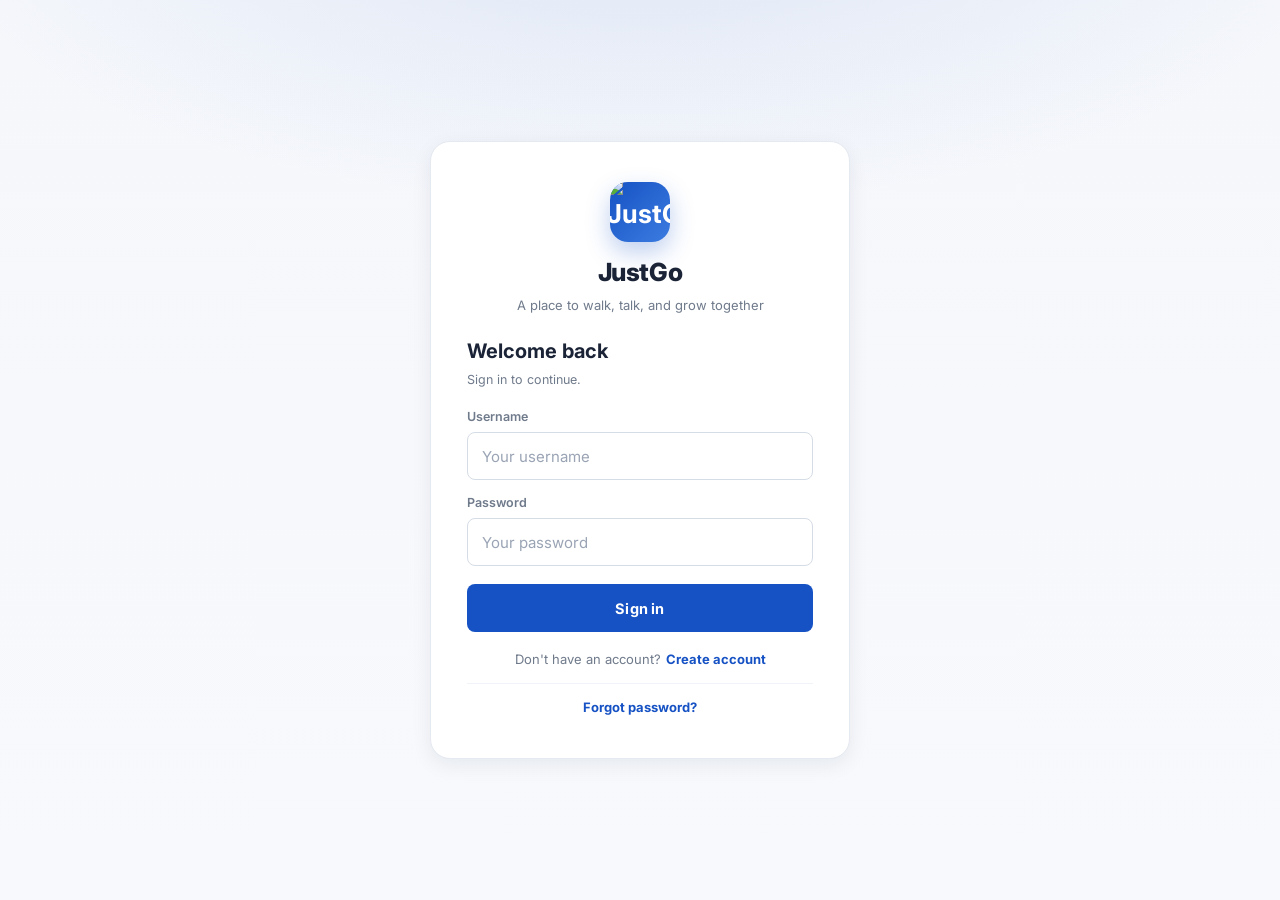
==== index.html @ 93f2d8b2 "Add files via upload" ====
<!DOCTYPE html>
<html lang="en" data-theme="light">
<head>
  <meta charset="UTF-8">
  <meta name="viewport" content="width=device-width, initial-scale=1.0, maximum-scale=5.0, viewport-fit=cover">
  <link rel="stylesheet" href="library/bubble.css?v=3">
  <title>JustGo</title>
  <meta name="description" content="JustGo — a private messaging platform for college students. Chat, share files, and send money with classmates.">

  <meta name="theme-color" content="#1652c4" media="(prefers-color-scheme: light)">
  <meta name="theme-color" content="#0b1018" media="(prefers-color-scheme: dark)">
  <meta name="color-scheme" content="light dark">

  <meta name="apple-mobile-web-app-capable" content="yes">
  <meta name="apple-mobile-web-app-status-bar-style" content="default">
  <meta name="apple-mobile-web-app-title" content="JustGo">
  <meta name="format-detection" content="telephone=no">

  <meta property="og:type" content="website">
  <meta property="og:title" content="JustGo">
  <meta property="og:description" content="A private messaging platform for college students.">
  <meta property="og:image" content="https://justgo.42web.io/icon-512.png">
  <meta property="og:url" content="https://justgo.42web.io/">
  <meta property="og:site_name" content="JustGo">
  <meta name="twitter:card" content="summary_large_image">
  <meta name="twitter:title" content="JustGo">
  <meta name="twitter:description" content="A private messaging platform for college students.">
  <meta name="twitter:image" content="https://justgo.42web.io/icon-512.png">

  <link rel="icon" type="image/png" sizes="512x512" href="https://justgo.42web.io/icon-512.png">
  <link rel="apple-touch-icon" href="https://justgo.42web.io/icon-512.png">

  <link rel="preconnect" href="https://fonts.googleapis.com" crossorigin>
  <link rel="preconnect" href="https://fonts.gstatic.com" crossorigin>
  <link rel="preconnect" href="https://hvuhdnljbkdwzxlquvfp.supabase.co" crossorigin>
  <link rel="dns-prefetch" href="https://cdn.jsdelivr.net">
  <link rel="dns-prefetch" href="https://cdnjs.cloudflare.com">
  <link rel="dns-prefetch" href="https://static.wikitide.net">
  <link rel="dns-prefetch" href="https://theogo.miraheze.org">

  <link rel="preload" as="script" href="https://cdn.jsdelivr.net/npm/@supabase/supabase-js@2" crossorigin>

  <link rel="preconnect" href="https://fonts.googleapis.com">
  <link rel="preconnect" href="https://fonts.gstatic.com" crossorigin>
  <link href="https://fonts.googleapis.com/css2?family=Inter:wght@400;500;600;700;800&display=swap" rel="stylesheet">

  <link rel="stylesheet" href="style.css?v=20261016">

  <style>
    html { background: #f5f7fb; }
    html[data-theme="dark"] { background: #0b1018; }
    body { margin: 0; font-family: Inter, -apple-system, BlinkMacSystemFont, "Segoe UI", Roboto, Arial, sans-serif; }
    #authScreen, #appScreen { min-height: 100vh; }
    #boot-splash {
      position: fixed; inset: 0; z-index: 9998;
      display: flex; flex-direction: column; align-items: center; justify-content: center;
      gap: 24px;
      background: #f5f7fb;
      transition: opacity .28s ease, visibility .28s ease;
      padding: 24px;
    }
    html[data-theme="dark"] #boot-splash { background: #0b1018; }
    #boot-splash.hidden { opacity: 0; visibility: hidden; pointer-events: none; }
    #boot-splash .bs-mark {
      width: 84px; height: 84px; border-radius: 24px;
      overflow: hidden;
      background: linear-gradient(135deg, #1652c4, #3b7ce0);
      display: flex; align-items: center; justify-content: center;
      box-shadow: 0 16px 44px rgba(22,82,196,.32);
      animation: bsPulse 1.6s ease-in-out infinite;
    }
    #boot-splash .bs-mark img { width: 100%; height: 100%; object-fit: cover; display: block; }
    #boot-splash .bs-title {
      font-size: 22px; font-weight: 800; letter-spacing: -0.4px; color: #1b2437;
      margin: 0;
    }
    html[data-theme="dark"] #boot-splash .bs-title { color: #e8ecf3; }
    #boot-splash .bs-tip {
      max-width: 340px; text-align: center;
      font-size: 13px; line-height: 1.55; color: #6f7a8b;
      min-height: 42px;
      transition: opacity .25s ease;
      padding: 0 8px;
    }
    html[data-theme="dark"] #boot-splash .bs-tip { color: #97a4bb; }
    @keyframes bsPulse {
      0%,100% { transform: scale(1); opacity: 1; }
      50%     { transform: scale(.94); opacity: .82; }
    }

    /* =========================================================================
       JustGo Circle chip — animated header entry point
       ========================================================================= */
    .circle-chip {
      position: relative;
      display: inline-flex;
      align-items: center;
      height: 36px;
      padding: 0 10px;
      border-radius: 18px;
      background: linear-gradient(135deg, rgba(124,58,237,.14), rgba(22,82,196,.10));
      border: 1px solid transparent;
      color: #7c3aed;
      font-weight: 800;
      cursor: pointer;
      overflow: hidden;
      max-width: 44px;
      white-space: nowrap;
      flex-shrink: 0;
      transition: background .2s, border-color .2s, padding .2s, box-shadow .25s, max-width .25s;
      animation: circleChipSway 5s ease-in-out infinite;
    }
    @keyframes circleChipSway {
      0%, 100% { transform: translateY(0); }
      50%      { transform: translateY(-1px); }
    }
    .circle-chip:hover,
    .circle-chip:focus-visible,
    .sidebar-actions-wrap.circle-open .circle-chip {
      background: linear-gradient(135deg, #7c3aed, #1652c4);
      border-color: #7c3aed;
      color: #fff;
      max-width: 240px;
      padding-right: 12px;
      box-shadow: 0 6px 20px rgba(124,58,237,.35);
      outline: none;
      animation: none;
    }
    .circle-chip-icon {
      position: relative;
      display: inline-flex;
      align-items: center;
      justify-content: center;
      width: 22px;
      height: 22px;
      min-width: 22px;
      border-radius: 50%;
      background: rgba(124,58,237,.16);
      color: inherit;
      flex-shrink: 0;
      transition: background .2s, color .2s;
      animation: circleChipSpin 6s linear infinite;
    }
    @keyframes circleChipSpin {
      0%   { transform: rotate(0deg); }
      60%  { transform: rotate(0deg); }
      70%  { transform: rotate(15deg); }
      80%  { transform: rotate(-10deg); }
      90%  { transform: rotate(5deg); }
      100% { transform: rotate(0deg); }
    }
    .circle-chip:hover .circle-chip-icon,
    .sidebar-actions-wrap.circle-open .circle-chip-icon {
      background: rgba(255,255,255,.25);
      color: #fff;
      animation: none;
    }
    .circle-chip-ping {
      position: absolute;
      top: 0;
      right: 0;
      width: 8px;
      height: 8px;
      border-radius: 50%;
      background: #a855f7;
      box-shadow: 0 0 0 2px var(--bg-surface, #fff);
    }
    .circle-chip-ping::before {
      content: "";
      position: absolute;
      inset: -2px;
      border-radius: 50%;
      background: #a855f7;
      opacity: .55;
      animation: circleChipPing 2s cubic-bezier(0, .6, .6, 1) infinite;
    }
    @keyframes circleChipPing {
      0%   { transform: scale(1); opacity: .55; }
      100% { transform: scale(3); opacity: 0; }
    }
    .circle-chip-label {
      display: inline-flex;
      flex-direction: column;
      margin-left: 8px;
      line-height: 1.1;
      opacity: 0;
      transform: translateX(-4px);
      transition: opacity .18s .05s, transform .18s .05s;
      text-align: left;
    }
    .circle-chip:hover .circle-chip-label,
    .circle-chip:focus-visible .circle-chip-label,
    .sidebar-actions-wrap.circle-open .circle-chip-label {
      opacity: 1;
      transform: translateX(0);
    }
    .circle-chip-label strong {
      font-size: 12.5px;
      font-weight: 800;
      letter-spacing: -.2px;
      color: inherit;
    }
    .circle-chip-label .circle-chip-sub {
      font-size: 9.5px;
      font-weight: 700;
      opacity: .78;
      letter-spacing: .3px;
      text-transform: uppercase;
    }
    .circle-chip-badge {
      position: absolute;
      top: -6px;
      right: -6px;
      padding: 2px 6px;
      border-radius: 999px;
      background: linear-gradient(135deg, #f59e0b, #ea580c);
      color: #fff;
      font-size: 9px;
      font-weight: 800;
      letter-spacing: .3px;
      box-shadow: 0 2px 6px rgba(245,158,11,.5);
      animation: circleChipBadge 2.4s ease-in-out infinite;
      pointer-events: none;
    }
    @keyframes circleChipBadge {
      0%, 100% { transform: scale(1); }
      50%      { transform: scale(1.18); box-shadow: 0 3px 10px rgba(245,158,11,.7); }
    }
    @media (prefers-reduced-motion: reduce) {
      .circle-chip,
      .circle-chip-icon,
      .circle-chip-ping::before,
      .circle-chip-badge {
        animation: none !important;
      }
    }
    @media (max-width: 400px) {
      .circle-chip { max-width: 36px; padding: 0 7px; }
      .circle-chip:hover,
      .circle-chip:focus-visible {
        max-width: 160px;
        padding-right: 10px;
      }
      .circle-chip-label strong { font-size: 11.5px; }
      .circle-chip-label .circle-chip-sub { font-size: 8.5px; }
    }
    html[data-theme="dark"] .circle-chip {
      background: linear-gradient(135deg, rgba(124,58,237,.28), rgba(95,149,243,.16));
      color: #c4b5fd;
    }
    html[data-theme="dark"] .circle-chip-icon {
      background: rgba(124,58,237,.30);
    }
    html[data-theme="dark"] .circle-chip-ping {
      box-shadow: 0 0 0 2px var(--bg-surface, #131a27);
    }

    /* =========================================================================
       Vice City chip — replaces the old Library chip
       ========================================================================= */
    .vice-city-chip {
      position: relative;
      display: inline-flex;
      align-items: center;
      height: 36px;
      padding: 0 10px;
      border-radius: 18px;
      background: linear-gradient(135deg, rgba(236,72,153,.14), rgba(250,204,21,.12));
      border: 1px solid transparent;
      color: #db2777;
      font-weight: 800;
      cursor: pointer;
      overflow: hidden;
      max-width: 44px;
      white-space: nowrap;
      flex-shrink: 0;
      transition: background .2s, border-color .2s, padding .2s, box-shadow .25s, max-width .25s;
      animation: viceCitySway 5s ease-in-out infinite;
    }
    @keyframes viceCitySway {
      0%, 100% { transform: translateY(0); }
      50%      { transform: translateY(-1px); }
    }
    .vice-city-chip:hover,
    .vice-city-chip:focus-visible {
      background: linear-gradient(135deg, #ec4899, #f59e0b);
      border-color: #ec4899;
      color: #fff;
      max-width: 240px;
      padding-right: 12px;
      box-shadow: 0 6px 20px rgba(236,72,153,.35);
      outline: none;
      animation: none;
    }
    .vice-city-chip-icon {
      display: inline-flex;
      align-items: center;
      justify-content: center;
      width: 22px;
      height: 22px;
      min-width: 22px;
      border-radius: 6px;
      overflow: hidden;
      flex-shrink: 0;
      background: #fff;
    }
    .vice-city-chip-icon svg { width: 100%; height: 100%; display: block; }
    .vice-city-chip-label {
      display: inline-flex;
      flex-direction: column;
      margin-left: 8px;
      line-height: 1.1;
      opacity: 0;
      transform: translateX(-4px);
      transition: opacity .18s .05s, transform .18s .05s;
      text-align: left;
    }
    .vice-city-chip:hover .vice-city-chip-label,
    .vice-city-chip:focus-visible .vice-city-chip-label {
      opacity: 1;
      transform: translateX(0);
    }
    .vice-city-chip-label strong { font-size: 12.5px; font-weight: 800; letter-spacing: -.2px; color: inherit; }
    .vice-city-chip-label .vice-city-chip-sub { font-size: 9.5px; font-weight: 700; opacity: .78; letter-spacing: .3px; text-transform: uppercase; }
    @media (max-width: 400px) {
      .vice-city-chip { max-width: 36px; padding: 0 7px; }
      .vice-city-chip:hover, .vice-city-chip:focus-visible { max-width: 160px; padding-right: 10px; }
      .vice-city-chip-label strong { font-size: 11.5px; }
      .vice-city-chip-label .vice-city-chip-sub { font-size: 8.5px; }
    }
    @media (prefers-reduced-motion: reduce) {
      .vice-city-chip { animation: none !important; }
    }
  </style>
</head>

<body>

<!-- ============ SVG SPRITE ============ -->
<svg xmlns="http://www.w3.org/2000/svg" style="display:none" aria-hidden="true" focusable="false">
  <symbol id="i-user" viewBox="0 0 24 24" fill="none" stroke="currentColor" stroke-width="2" stroke-linecap="round" stroke-linejoin="round">
    <path d="M20 21v-2a4 4 0 0 0-4-4H8a4 4 0 0 0-4 4v2"></path><circle cx="12" cy="7" r="4"></circle>
  </symbol>
  <symbol id="i-book" viewBox="0 0 24 24" fill="none" stroke="currentColor" stroke-width="2" stroke-linecap="round" stroke-linejoin="round">
    <path d="M4 19.5A2.5 2.5 0 0 1 6.5 17H20"></path>
    <path d="M6.5 2H20v20H6.5A2.5 2.5 0 0 1 4 19.5v-15A2.5 2.5 0 0 1 6.5 2z"></path>
  </symbol>
  <symbol id="i-crown" viewBox="0 0 24 24" fill="none" stroke="currentColor" stroke-width="2" stroke-linecap="round" stroke-linejoin="round">
    <path d="M3 17l3-10 6 4 6-4 3 10z"></path>
    <circle cx="6" cy="20" r="1.5"></circle><circle cx="12" cy="20" r="1.5"></circle><circle cx="18" cy="20" r="1.5"></circle>
  </symbol>
  <symbol id="i-users" viewBox="0 0 24 24" fill="none" stroke="currentColor" stroke-width="2" stroke-linecap="round" stroke-linejoin="round">
    <path d="M17 21v-2a4 4 0 0 0-4-4H5a4 4 0 0 0-4 4v2"></path><circle cx="9" cy="7" r="4"></circle>
    <path d="M23 21v-2a4 4 0 0 0-3-3.87"></path><path d="M16 3.13a4 4 0 0 1 0 7.75"></path>
  </symbol>
  <symbol id="i-check" viewBox="0 0 24 24" fill="none" stroke="currentColor" stroke-width="2" stroke-linecap="round" stroke-linejoin="round">
    <polyline points="20 6 9 17 4 12"></polyline>
  </symbol>
  <symbol id="i-grid" viewBox="0 0 24 24" fill="none" stroke="currentColor" stroke-width="2" stroke-linecap="round" stroke-linejoin="round">
    <rect x="3" y="3" width="7" height="7" rx="1"></rect><rect x="14" y="3" width="7" height="7" rx="1"></rect>
    <rect x="14" y="14" width="7" height="7" rx="1"></rect><rect x="3" y="14" width="7" height="7" rx="1"></rect>
  </symbol>
  <symbol id="i-cog" viewBox="0 0 24 24" fill="none" stroke="currentColor" stroke-width="2" stroke-linecap="round" stroke-linejoin="round">
    <circle cx="12" cy="12" r="3"></circle>
    <path d="M19.4 15a1.65 1.65 0 0 0 .33 1.82l.06.06a2 2 0 1 1-2.83 2.83l-.06-.06a1.65 1.65 0 0 0-1.82-.33 1.65 1.65 0 0 0-1 1.51V21a2 2 0 0 1-4 0v-.09A1.65 1.65 0 0 0 9 19.4a1.65 1.65 0 0 0-1.82.33l-.06.06a2 2 0 1 1-2.83-2.83l.06-.06a1.65 1.65 0 0 0 .33-1.82 1.65 1.65 0 0 0-1.51-1H3a2 2 0 0 1 0-4h.09A1.65 1.65 0 0 0 4.6 9a1.65 1.65 0 0 0-.33-1.82l-.06-.06a2 2 0 1 1 2.83-2.83l.06.06a1.65 1.65 0 0 0 1.82.33H9a1.65 1.65 0 0 0 1-1.51V3a2 2 0 0 1 4 0v.09a1.65 1.65 0 0 0 1 1.51 1.65 1.65 0 0 0 1.82-.33l.06-.06a2 2 0 1 1 2.83 2.83l-.06.06a1.65 1.65 0 0 0-.33 1.82V9a1.65 1.65 0 0 0 1.51 1H21a2 2 0 0 1 0 4h-.09a1.65 1.65 0 0 0-1.51 1z"></path>
  </symbol>
  <symbol id="i-logout" viewBox="0 0 24 24" fill="none" stroke="currentColor" stroke-width="2" stroke-linecap="round" stroke-linejoin="round">
    <path d="M9 21H5a2 2 0 0 1-2-2V5a2 2 0 0 1 2-2h4"></path>
    <polyline points="16 17 21 12 16 7"></polyline><line x1="21" y1="12" x2="9" y2="12"></line>
  </symbol>
  <symbol id="i-chats" viewBox="0 0 24 24" fill="none" stroke="currentColor" stroke-width="2" stroke-linecap="round" stroke-linejoin="round">
    <path d="M21 15a2 2 0 0 1-2 2H7l-4 4V5a2 2 0 0 1 2-2h14a2 2 0 0 1 2 2z"></path>
  </symbol>
  <symbol id="i-wallet" viewBox="0 0 24 24" fill="none" stroke="currentColor" stroke-width="2" stroke-linecap="round" stroke-linejoin="round">
    <path d="M21 12V7H5a2 2 0 0 1 0-4h14v4"/><path d="M3 5v14a2 2 0 0 0 2 2h16v-5"/><path d="M18 12a2 2 0 0 0 0 4h4v-4z"/>
  </symbol>
</svg>

<!-- ============ BOOT SPLASH ============ -->
<div id="boot-splash" aria-hidden="true">
  <div class="bs-mark"><img src="https://justgo.42web.io/icon-512.png" alt="JustGo"></div>
  <h1 class="bs-title">JustGo</h1>
  <p class="bs-tip" id="bootTip">Tip: press ⌘K to search across every chat.</p>
</div>

<!-- ============ FATAL ERROR ============ -->
<div id="fatalError"
     role="alert"
     style="display:none;position:fixed;top:0;left:0;right:0;z-index:9999;padding:12px 16px;background:#b91c1c;color:#fff;font-family:Inter,Arial,sans-serif;font-size:13px;">
  <strong>Something went wrong:</strong> <span id="fatalErrorText"></span>
</div>

<!-- ============ NOSCRIPT ============ -->
<noscript>
  <div style="position:fixed;inset:0;z-index:9999;display:flex;align-items:center;justify-content:center;background:#f5f7fb;padding:24px;text-align:center;font-family:Inter,Arial,sans-serif;">
    <div style="max-width:420px;">
      <div style="width:64px;height:64px;border-radius:18px;background:linear-gradient(135deg,#1652c4,#3b7ce0);margin:0 auto 20px;display:flex;align-items:center;justify-content:center;color:#fff;font-weight:800;font-size:26px;box-shadow:0 10px 28px rgba(22,82,196,.28);">J</div>
      <h1 style="margin:0 0 8px;font-size:20px;color:#1b2437;">JustGo needs JavaScript</h1>
      <p style="margin:0;color:#6f7a8b;font-size:14px;line-height:1.55;">Please enable JavaScript in your browser to use JustGo. It's required for chatting, sending files, and the wallet.</p>
    </div>
  </div>
</noscript>

<!-- ============ AUTH ============ -->
<section id="authScreen" class="auth-screen">
  <div class="auth-card">
    <div class="auth-brand">
      <div class="brand-mark">
        <img src="https://justgo.42web.io/icon-512.png" alt="JustGo logo" style="width:110%;height:110%;object-fit:contain;border-radius:inherit;display:block;">
      </div>
      <h1>JustGo</h1>
      <p>A place to walk, talk, and grow together</p>
    </div>

    <div id="loginSection">
      <div class="auth-heading">
        <h2>Welcome back</h2>
        <p>Sign in to continue.</p>
      </div>
      <form id="loginForm" novalidate>
        <div class="field">
          <label for="loginUsername">Username</label>
          <input id="loginUsername" type="text" placeholder="Your username"
                 autocomplete="username" autocapitalize="off" autocorrect="off" spellcheck="false"
                 inputmode="text" required>
        </div>
        <div class="field">
          <label for="loginPassword">Password</label>
          <input id="loginPassword" type="password" placeholder="Your password"
                 autocomplete="current-password" required>
        </div>
        <button id="loginBtn" class="auth-submit" type="submit">Sign in</button>
      </form>
      <div id="loginMessage" class="auth-message hidden"></div>
      <div class="auth-switch">
        <span>Don't have an account?</span>
        <button id="showSignupBtn" type="button" class="text-button">Create account</button>
      </div>
      <div class="auth-help-line">
        <button type="button" id="forgotPasswordBtn" class="link-button">Forgot password?</button>
      </div>
    </div>

    <div id="signupSection" class="hidden">
      <div class="auth-heading">
        <h2>Create your account</h2>
        <p>Fill your details so classmates can find you.</p>
      </div>
      <form id="signupForm" novalidate>
        <div class="field">
          <label for="signupUsername">Username</label>
          <input id="signupUsername" type="text" placeholder="e.g. username"
                 autocomplete="username" autocapitalize="off" autocorrect="off" spellcheck="false"
                 inputmode="text" required>
        </div>
        <div class="field">
          <label for="signupDisplayName">Display name</label>
          <input id="signupDisplayName" type="text" placeholder="Your full name"
                 autocomplete="name" required>
        </div>
        <div class="field">
          <label for="signupPassword">Password</label>
          <input id="signupPassword" type="password" placeholder="At least 6 characters"
                 autocomplete="new-password" required>
        </div>
        <div class="signup-warning">
          <div class="signup-warning-title">
            <svg viewBox="0 0 24 24" fill="none" stroke="currentColor" stroke-width="2" stroke-linecap="round" stroke-linejoin="round" width="16" height="16"><path d="M10.29 3.86L1.82 18a2 2 0 0 0 1.71 3h16.94a2 2 0 0 0 1.71-3L13.71 3.86a2 2 0 0 0-3.42 0z"></path><line x1="12" y1="9" x2="12" y2="13"></line><line x1="12" y1="17" x2="12.01" y2="17"></line></svg>
            <strong>Important: no password recovery</strong>
          </div>
          <p>JustGo does not store passwords in a readable form and does not collect any email or phone number. <strong>If you forget your password, there is no way to recover this account.</strong> Please choose a password you will remember.</p>
          <label class="signup-warning-check">
            <input type="checkbox" id="signupAcknowledge">
            <span>I understand. If I forget my password, my account is gone forever.</span>
          </label>
        </div>
        <button id="signupBtn" class="auth-submit" type="submit" disabled>Create account</button>
      </form>
      <div id="signupMessage" class="auth-message hidden"></div>
      <div class="auth-switch">
        <span>Already have an account?</span>
        <button id="showLoginBtn" type="button" class="text-button">Sign in</button>
      </div>
    </div>
  </div>
</section>

<!-- ============ APP ============ -->
<section id="appScreen" class="app-screen hidden">
  <aside class="sidebar">
    <header class="sidebar-header">
      <div class="sidebar-brand">
        <button id="openProfileBtn" class="avatar-btn" type="button" title="Your profile" aria-label="Your profile">
          <div id="myAvatar" class="avatar-small">J</div>
        </button>
        <div class="sidebar-user">
          <strong id="currentDisplayName">JustGo</strong>
          <button id="currentUsernameBtn" type="button" class="sidebar-user-link" title="View your profile">
            <span id="currentUsername">@username</span>
          </button>
        </div>
      </div>

      <div id="sidebarActionsWrap" class="sidebar-actions-wrap">
        <button id="viceCityChip" class="vice-city-chip" type="button" title="Vice City" aria-label="Open Vice City">
          <span class="vice-city-chip-icon">
            <svg xmlns="http://www.w3.org/2000/svg" viewBox="0 0 192.756 192.756" aria-hidden="true" focusable="false">
              <path fill="#fff" d="M0 0h192.756v192.756H0V0z"/>
              <path d="M149.805 130.058l.256-2.62c.127-3.067.191-5.177.127-6.454-.062-3.196-1.15-5.178-3.322-5.88-1.471-.448-2.875-.192-4.219.83-.701.575-1.469 1.406-2.299 2.557l-.449.64c-.318-1.534-1.086-2.748-2.301-3.707-1.725-1.342-4.281-1.789-7.668-1.342l1.15-5.752.191-1.342c0-.959-.318-1.79-.83-2.557-.639-.703-1.344-1.15-2.238-1.406-1.021-.256-2.045-.063-2.939.447-.957.575-1.533 1.343-1.789 2.365l-1.021 3.131a308.848 308.848 0 0 1-2.877 7.861c-1.598.574-3.195 1.214-4.793 1.853l-2.045.959c-1.023.447-1.662 1.15-2.045 2.173a4.221 4.221 0 0 0 .062 3.068c.258.51.641.958 1.088 1.342-.83-.064-1.598.063-2.492.447a4.03 4.03 0 0 0 .574-2.109v-.384c-.127-1.086-.574-1.98-1.406-2.684-.83-.703-1.789-.959-2.875-.895-1.215.063-2.621.574-4.219 1.342-2.875 1.47-5.56 3.835-7.86 7.094-.256.319-.575.64-.767 1.022a12.202 12.202 0 0 0-1.15 2.237c-.639 1.405-1.086 2.748-1.342 4.09-.703 3.387-.127 5.943 1.662 7.604.639.576 1.47.959 2.3 1.215 1.342.384 2.749.256 4.282-.319 1.598-.64 3.516-1.917 5.623-3.771l3.195-2.812c.447 2.365 1.535 3.835 3.324 4.41 1.916.575 3.643-.064 5.367-1.854 1.088-1.15 2.43-3.132 3.963-6.008.385 2.685 1.533 4.41 3.516 5.113 2.811 1.149 5.559-.447 8.307-4.729.449.575 1.088.958 1.727 1.15 1.598.639 3.131.319 4.537-.831 1.088-.831 2.365-2.364 3.707-4.537l-.83 9.777c-9.715 1.598-21.346 4.027-34.703 7.286a1019.9 1019.9 0 0 0-34.191 9.074c-1.853.512-3.706 1.023-5.56 1.599l-12.974 3.771-5.049 1.533c-1.022.32-1.854.959-2.365 1.918-.447 1.022-.575 1.98-.255 3.067.383 1.022 1.022 1.854 1.981 2.301.958.511 1.981.639 3.003.319l5.113-1.533c4.282-1.278 8.691-2.621 13.292-3.899 12.015-3.451 23.199-6.454 33.681-9.075a252.317 252.317 0 0 1 6.646-1.597c11.439-2.748 21.729-4.922 30.611-6.52-.256 2.94-.512 5.624-.83 8.116-.768 7.158-1.406 12.719-1.982 16.745-.574.383-1.021.83-1.342 1.405s-.512 1.215-.512 1.917v.192c.064 1.086.129 1.981.256 2.684.256 1.662.895 2.876 2.045 3.516.703.383 1.406.639 2.109.639s1.342-.191 1.918-.512c1.021-.511 1.725-1.405 2.172-2.684l.512-1.854.83-5.24c.576-3.962 1.215-9.331 1.918-16.104l.064-.704.959-9.33 3.514-.384c7.094-.831 12.463-.959 16.232-.447 2.045.32 3.324.768 3.898 1.278v.384l-.127.895c0 .959.256 1.789.83 2.556.576.704 1.342 1.215 2.238 1.407 1.086.255 2.045.063 3.002-.512.959-.575 1.535-1.343 1.791-2.429.383-1.661.318-3.132-.064-4.474-.383-1.405-1.15-2.62-2.236-3.643-1.791-1.662-4.475-2.812-8.117-3.323-4.793-.703-11.504-.512-20.195.512l.705-9.584zm-85.573 10.609c-.32.895-.448 1.789-.511 2.684-1.79 1.471-3.323 2.492-4.601 3.195.511-1.598 1.406-3.259 2.62-4.921.958-.063 1.661-.447 2.492-.958zm-27.033-.831l10.864-20.004c.511-.958 1.342-1.598 2.365-1.917 1.022-.383 2.045-.256 3.003.256.959.511 1.598 1.342 1.917 2.364.32 1.087.256 2.109-.255 3.068l-6.966 12.909c2.492-.703 5.049.383 5.432 3.067a36.952 36.952 0 0 1 2.492-3.644c1.022-1.342 2.301-2.812 3.771-3.706a4.776 4.776 0 0 1 2.62-.575c1.279.128 2.429.64 3.26 1.662v.063l.767 1.342.831-1.533c2.301-3.835 4.857-6.008 7.733-6.327 1.789-.256 3.898.384 5.176 1.79 1.086 1.149 1.662 2.556 1.726 4.345v.064c0 .831-.192 1.726-.448 2.62 1.022-.255 1.981-.128 2.876.447.639.384 1.086.895 1.47 1.47.32.575.511 1.278.511 1.981v.256a3.946 3.946 0 0 1-.575 1.726c-1.662 2.812-3.707 5.176-6.008 7.029-1.342 1.023-2.556 1.918-3.771 2.429-3.771 1.917-6.902 1.981-9.267.192-2.812 1.917-5.176 3.195-7.222 3.771-2.045.575-3.834.447-5.304-.256-1.726-.831-2.876-2.237-3.388-4.282-.256 1.278-.383 2.173-.383 2.685v.128l.127 1.086c0 .768-.191 1.47-.639 2.173-.447.703-1.086 1.15-1.853 1.47-.958.447-1.981.447-3.003 0-1.023-.383-1.726-1.15-2.173-2.173-.383-.895-.511-2.045-.383-3.45.127-1.727.576-4.091 1.406-7.095l.576-2.045c-4.41 8.245-7.094 13.102-8.117 14.763-1.917 3.132-4.026 4.41-6.391 3.898-1.022-.255-1.853-.767-2.492-1.598-.64-.767-1.023-1.726-1.151-2.939l-2.492-12.462c-.255-1.087-.064-2.109.575-3.004.575-.896 1.406-1.47 2.492-1.726 1.086-.191 2.109 0 3.004.639.895.575 1.469 1.406 1.726 2.493l.958 4.921 4.603-8.371zm67.613-9.778l-2.428 2.045-3.131 2.812c1.086-1.918 2.428-3.579 4.217-4.857.32-.256.641-.447.959-.639.639-.32 1.342-.703 2.109-.895l-1.726 1.534zm26.012-2.11l-2.748-.127c.127-1.471.32-3.26.576-5.433a18.116 18.116 0 0 1 3.193-.511 210.6 210.6 0 0 0-1.021 6.071zm-15.849-.766l-.32.64-.701-.64h1.021z" fill="#0f0f0f"/>
            </svg>
          </span>
          <span class="vice-city-chip-label">
            <strong>Vice City</strong>
            <span class="vice-city-chip-sub">Enter the city</span>
          </span>
        </button>

        <button id="circleChip" class="circle-chip" type="button" title="JustGo Circle — Discuss, Ask, Grow" aria-label="Open JustGo Circle">
          <span class="circle-chip-icon">
            <svg viewBox="0 0 24 24" width="16" height="16" fill="none" stroke="currentColor" stroke-width="2.2" stroke-linecap="round" stroke-linejoin="round" aria-hidden="true">
              <circle cx="12" cy="12" r="10"/>
              <path d="M8 12a4 4 0 0 1 8 0"/>
              <path d="M8 14h.01M16 14h.01"/>
            </svg>
            <span class="circle-chip-ping"></span>
          </span>
          <span class="circle-chip-label">
            <strong>Circle</strong>
            <span class="circle-chip-sub">Discuss · Ask</span>
          </span>
          <span class="circle-chip-badge">NEW</span>
        </button>

        <button id="walletChip" class="wallet-chip" type="button" title="JustGo Wallet" aria-label="Open wallet">
          <span class="wallet-chip-icon">₹</span>
          <span class="wallet-chip-label">
            <strong id="walletChipBalance">₹0.00</strong>
          </span>
          <span id="walletChipBadge" class="wallet-chip-badge hidden"></span>
        </button>

        <button id="sidebarMenuBtn" class="icon-btn sidebar-menu-btn" type="button" title="More" aria-label="More" aria-haspopup="menu" aria-expanded="false">
          <svg viewBox="0 0 24 24" fill="none" stroke="currentColor" stroke-width="2.2" stroke-linecap="round" stroke-linejoin="round">
            <circle cx="12" cy="5" r="1.6"></circle>
            <circle cx="12" cy="12" r="1.6"></circle>
            <circle cx="12" cy="19" r="1.6"></circle>
          </svg>
        </button>

        <div class="sidebar-actions legacy-actions" id="sidebarActions" aria-hidden="true">
          <button id="newGroupBtn" class="icon-btn" type="button" tabindex="-1"></button>
          <button id="appsBtn" class="icon-btn" type="button" tabindex="-1"></button>
          <button id="markAllReadBtn" class="icon-btn" type="button" tabindex="-1"></button>
          <button id="logoutBtn" class="icon-btn" type="button" tabindex="-1"></button>
        </div>
      </div>

      <div id="sidebarMenu" class="sidebar-menu hidden" role="menu" aria-hidden="true">
        <button type="button" data-menu="profile" role="menuitem">
          <span class="sm-ic"><svg><use href="#i-user"></use></svg></span>
          <span class="sm-txt"><strong>My profile</strong><span>Photo, bio, links</span></span>
        </button>
        <button type="button" data-menu="library" role="menuitem">
          <span class="sm-ic"><svg><use href="#i-book"></use></svg></span>
          <span class="sm-txt"><strong>My Library</strong><span>Books, folders &amp; offline reads</span></span>
        </button>
        <button type="button" data-menu="premium" role="menuitem">
          <span class="sm-ic"><svg><use href="#i-crown"></use></svg></span>
          <span class="sm-txt"><strong>Go Premium</strong><span>Unlock all features 👑</span></span>
        </button>
        <button type="button" data-menu="newgroup" role="menuitem">
          <span class="sm-ic"><svg><use href="#i-users"></use></svg></span>
          <span class="sm-txt"><strong>New group</strong><span>Start a group chat</span></span>
        </button>
        <button type="button" data-menu="markallread" role="menuitem">
          <span class="sm-ic"><svg><use href="#i-check"></use></svg></span>
          <span class="sm-txt"><strong>Mark all read</strong><span>Clear all unread badges</span></span>
        </button>
        <button type="button" data-menu="apps" role="menuitem">
          <span class="sm-ic"><svg><use href="#i-grid"></use></svg></span>
          <span class="sm-txt"><strong>Apps</strong><span>Open the apps hub</span></span>
        </button>
        <button type="button" data-menu="settings" role="menuitem">
          <span class="sm-ic"><svg><use href="#i-cog"></use></svg></span>
          <span class="sm-txt"><strong>Settings</strong><span>Theme, wallpaper &amp; more</span></span>
        </button>
        <div class="sm-divider"></div>
        <button type="button" data-menu="logout" class="sm-danger" role="menuitem">
          <span class="sm-ic"><svg><use href="#i-logout"></use></svg></span>
          <span class="sm-txt"><strong>Sign out</strong><span>Log out of JustGo</span></span>
        </button>
      </div>
    </header>

    <div class="search-area">
      <div class="search-box">
        <svg viewBox="0 0 24 24" fill="none" stroke="currentColor" stroke-width="2" stroke-linecap="round" stroke-linejoin="round"><circle cx="11" cy="11" r="8"></circle><line x1="21" y1="21" x2="16.65" y2="16.65"></line></svg>
        <input id="userSearch" type="text" placeholder="Search people, course, year" autocomplete="off" autocapitalize="off" autocorrect="off" spellcheck="false">
      </div>
      <div id="searchResults" class="search-results hidden"></div>
    </div>

    <div class="conversation-heading">Conversations</div>
    <div id="conversationList" class="conversation-list">
      <div class="empty-sidebar">No conversations yet.<br>Search someone or create a group.</div>
    </div>
  </aside>

  <main class="chat-area" id="chatArea">
    <div id="chatView" class="chat-view">
      <div class="expiry-banner" id="expiryBanner">
        <svg viewBox="0 0 24 24" fill="none" stroke="currentColor" stroke-width="2" stroke-linecap="round" stroke-linejoin="round"><circle cx="12" cy="12" r="10"></circle><polyline points="12 6 12 12 16 14"></polyline></svg>
        <span><strong>Files auto-delete after 24 hours.</strong> Premium users get 48 hours. Use files responsibly.</span>
        <button id="expiryBannerClose" type="button" aria-label="Dismiss">×</button>
      </div>

      <div id="emptyChat" class="empty-chat">
        <svg class="empty-chat-illustration" viewBox="0 0 220 180" fill="none" xmlns="http://www.w3.org/2000/svg" aria-hidden="true">
          <rect x="24" y="40" width="150" height="106" rx="18" fill="#eef3fc" stroke="#144097" stroke-width="2"/>
          <rect x="46" y="66" width="106" height="8" rx="4" fill="#144097" opacity=".35"/>
          <rect x="46" y="86" width="80" height="8" rx="4" fill="#144097" opacity=".25"/>
          <rect x="46" y="106" width="60" height="8" rx="4" fill="#144097" opacity=".18"/>
          <circle cx="176" cy="60" r="20" fill="#16a34a" opacity=".14"/>
          <circle cx="176" cy="60" r="8" fill="#16a34a"/>
          <circle cx="188" cy="120" r="14" fill="#f59e0b" opacity=".18"/>
          <circle cx="188" cy="120" r="6" fill="#f59e0b"/>
        </svg>
        <h2>Welcome to JustGo</h2>
        <p>Select a chat, or search for someone by name or course.</p>
        <p style="margin-top:14px; font-size:11.5px; color:#9aa2ae;">
          Tip: press <kbd style="padding:2px 6px;border:1px solid #d9dee7;border-radius:4px;background:#fff;font-family:inherit;">⌘K</kbd>
          to search across all chats.
        </p>
      </div>

      <div id="activeChat" class="active-chat hidden">
        <header class="chat-header">
          <button id="mobileBackBtn" class="mobile-back-btn" type="button" aria-label="Back">
            <svg viewBox="0 0 24 24" fill="none" stroke="currentColor" stroke-width="2.2" stroke-linecap="round" stroke-linejoin="round"><polyline points="15 18 9 12 15 6"></polyline></svg>
          </button>
          <div id="chatAvatar" class="avatar-small">U</div>
          <div class="chat-user-info">
            <strong id="chatName">User</strong>
            <span id="chatSub">@username</span>
          </div>
          <div class="chat-header-actions">
            <button id="chatSearchBtn" class="icon-btn" type="button" title="Search in chat">
              <svg viewBox="0 0 24 24" fill="none" stroke="currentColor" stroke-width="2" stroke-linecap="round" stroke-linejoin="round"><circle cx="11" cy="11" r="8"></circle><line x1="21" y1="21" x2="16.65" y2="16.65"></line></svg>
            </button>
            <button id="chatFilesBtn" class="icon-btn" type="button" title="Shared files">
              <svg viewBox="0 0 24 24" fill="none" stroke="currentColor" stroke-width="2" stroke-linecap="round" stroke-linejoin="round"><path d="M21.44 11.05l-9.19 9.19a6 6 0 0 1-8.49-8.49l9.19-9.19a4 4 0 0 1 5.66 5.66l-9.2 9.19a2 2 0 0 1-2.83-2.83l8.49-8.48"></path></svg>
            </button>
            <button id="chatGroupSettingsBtn" class="icon-btn hidden" type="button" title="Group settings">
              <svg viewBox="0 0 24 24" fill="none" stroke="currentColor" stroke-width="2" stroke-linecap="round" stroke-linejoin="round"><circle cx="12" cy="12" r="3"></circle><path d="M19.4 15a1.65 1.65 0 0 0 .33 1.82l.06.06a2 2 0 1 1-2.83 2.83l-.06-.06a1.65 1.65 0 0 0-1.82-.33 1.65 1.65 0 0 0-1 1.51V21a2 2 0 0 1-4 0v-.09A1.65 1.65 0 0 0 9 19.4a1.65 1.65 0 0 0-1.82.33l-.06.06a2 2 0 1 1-2.83-2.83l.06-.06a1.65 1.65 0 0 0 .33-1.82 1.65 1.65 0 0 0-1.51-1H3a2 2 0 0 1 0-4h.09A1.65 1.65 0 0 0 4.6 9a1.65 1.65 0 0 0-.33-1.82l-.06-.06a2 2 0 1 1 2.83-2.83l.06.06a1.65 1.65 0 0 0 1.82.33H9a1.65 1.65 0 0 0 1-1.51V3a2 2 0 0 1 4 0v.09a1.65 1.65 0 0 0 1 1.51 1.65 1.65 0 0 0 1.82-.33l.06-.06a2 2 0 1 1 2.83 2.83l-.06.06a1.65 1.65 0 0 0-.33 1.82V9a1.65 1.65 0 0 0 1.51 1H21a2 2 0 0 1 0 4h-.09a1.65 1.65 0 0 0-1.51 1z"></path></svg>
            </button>
            <button id="chatInfoBtn" class="icon-btn" type="button" title="Conversation info">
              <svg viewBox="0 0 24 24" fill="none" stroke="currentColor" stroke-width="2" stroke-linecap="round" stroke-linejoin="round"><circle cx="12" cy="12" r="10"></circle><line x1="12" y1="16" x2="12" y2="12"></line><line x1="12" y1="8" x2="12.01" y2="8"></line></svg>
            </button>
          </div>
        </header>

        <div id="announcementBanner" class="announcement-banner hidden">
          <span class="ab-ico">📢</span>
          <span>Announcements only — only admins can post</span>
        </div>

        <div id="chatSearchBar" class="chat-search-bar hidden">
          <input id="chatSearchInput" type="text" placeholder="Search in this chat..." autocomplete="off" autocapitalize="off" autocorrect="off" spellcheck="false">
          <button id="chatSearchClose" type="button" aria-label="Close search">
            <svg viewBox="0 0 24 24" fill="none" stroke="currentColor" stroke-width="2" stroke-linecap="round" stroke-linejoin="round"><line x1="18" y1="6" x2="6" y2="18"></line><line x1="6" y1="6" x2="18" y2="18"></line></svg>
          </button>
        </div>

        <div id="filesPanel" class="files-panel hidden">
          <div class="files-panel-head">
            <strong>Shared files</strong>
            <button id="filesClose" type="button" aria-label="Close files">
              <svg viewBox="0 0 24 24" fill="none" stroke="currentColor" stroke-width="2" stroke-linecap="round" stroke-linejoin="round"><line x1="18" y1="6" x2="6" y2="18"></line><line x1="6" y1="6" x2="18" y2="18"></line></svg>
            </button>
          </div>
          <div id="filesList" class="files-list"></div>
        </div>

        <div id="messages" class="messages"></div>
        <div id="typingIndicator" class="typing-indicator hidden"></div>
        <button id="jumpToLatestBtn" class="jump-to-latest hidden" type="button" aria-label="Jump to latest">
          <svg viewBox="0 0 24 24" fill="none" stroke="currentColor" stroke-width="2.4" stroke-linecap="round" stroke-linejoin="round"><line x1="12" y1="5" x2="12" y2="19"></line><polyline points="19 12 12 19 5 12"></polyline></svg>
          <span id="jumpCount"></span>
        </button>

        <div class="message-area">
          <div id="replyBar" class="reply-bar hidden">
            <div class="reply-bar-body">
              <div class="reply-bar-name"></div>
              <div class="reply-bar-text"></div>
            </div>
            <button id="replyCancel" type="button" aria-label="Cancel reply">
              <svg viewBox="0 0 24 24" fill="none" stroke="currentColor" stroke-width="2" stroke-linecap="round" stroke-linejoin="round"><line x1="18" y1="6" x2="6" y2="18"></line><line x1="6" y1="6" x2="18" y2="18"></line></svg>
            </button>
          </div>
          <div id="selectedFile" class="selected-file hidden"></div>
          <form id="messageForm" class="message-form">
            <button id="composerPlusBtn" class="attach-btn plus-btn" type="button" title="More options" aria-label="More options">
              <svg viewBox="0 0 24 24" fill="none" stroke="currentColor" stroke-width="2.2" stroke-linecap="round" stroke-linejoin="round">
                <line x1="12" y1="5" x2="12" y2="19"></line>
                <line x1="5" y1="12" x2="19" y2="12"></line>
              </svg>
            </button>
            <div id="composerDropup" class="composer-dropup hidden">
              <button type="button" data-action="file">
                <span class="cd-ic">📎</span>
                <span class="cd-txt"><strong>Attach file</strong><span>Photos, docs, up to 20 MB</span></span>
              </button>
              <button type="button" data-action="money">
                <span class="cd-ic">₹</span>
                <span class="cd-txt"><strong>Send / Request money</strong><span>JustGo wallet</span></span>
              </button>
              <button type="button" data-action="split">
                <span class="cd-ic">🧾</span>
                <span class="cd-txt"><strong>Split money</strong><span>Divide a bill</span></span>
              </button>
              <button type="button" data-action="emoji">
                <span class="cd-ic">😊</span>
                <span class="cd-txt"><strong>Emoji</strong><span>Pick a reaction</span></span>
              </button>
              <button type="button" data-action="library">
                <span class="cd-ic">
                  <svg viewBox="0 0 24 24" width="20" height="20" fill="none" stroke="currentColor" stroke-width="2" stroke-linecap="round" stroke-linejoin="round">
                    <path d="M4 19.5A2.5 2.5 0 0 1 6.5 17H20"></path>
                    <path d="M6.5 2H20v20H6.5A2.5 2.5 0 0 1 4 19.5v-15A2.5 2.5 0 0 1 6.5 2z"></path>
                  </svg>
                </span>
                <span class="cd-txt"><strong>Share book from Library</strong><span>Browse wiki books &amp; send</span></span>
              </button>
              <button type="button" data-action="theogo">
                <span class="cd-ic"><img src="https://static.wikitide.net/theogowiki/5/5d/TG.png" alt="TG" style="width:20px;height:20px;object-fit:contain;"></span>
                <span class="cd-txt"><strong>Share TheoGo article</strong><span>Search the wiki</span></span>
              </button>
            </div>
            <input id="fileInput" type="file" multiple hidden>

            <textarea id="messageInput" rows="1" placeholder="Write a message..." autocapitalize="sentences" autocorrect="on"></textarea>
            <button id="sendBtn" class="send-btn" type="submit" title="Send (right-click / long-press to schedule)" aria-label="Send">
              <svg viewBox="0 0 24 24" fill="none" stroke="currentColor" stroke-width="2.2" stroke-linecap="round" stroke-linejoin="round"><line x1="22" y1="2" x2="11" y2="13"></line><polygon points="22 2 15 22 11 13 2 9 22 2"></polygon></svg>
            </button>
          </form>
          <div class="file-help">Files up to 20 MB (50 MB premium) • up to 10 at once</div>
        </div>
      </div>
    </div>
  </main>

  <nav class="mobile-nav" id="mobileNav">
    <button class="mobile-nav-btn active" data-nav="chats" type="button" aria-label="Chats">
      <svg viewBox="0 0 24 24" fill="none" stroke="currentColor" stroke-width="2" stroke-linecap="round" stroke-linejoin="round"><use href="#i-chats"/></svg>
      <span>Chats</span>
    </button>
    <button class="mobile-nav-btn" data-nav="library" type="button" aria-label="Library">
      <svg viewBox="0 0 24 24" fill="none" stroke="currentColor" stroke-width="2" stroke-linecap="round" stroke-linejoin="round"><use href="#i-book"/></svg>
      <span>Library</span>
    </button>
    <button class="mobile-nav-btn" data-nav="wallet" type="button" aria-label="Wallet">
      <svg viewBox="0 0 24 24" fill="none" stroke="currentColor" stroke-width="2" stroke-linecap="round" stroke-linejoin="round"><use href="#i-wallet"/></svg>
      <span>Wallet</span>
    </button>
    <button class="mobile-nav-btn" data-nav="profile" type="button" aria-label="Profile">
      <svg viewBox="0 0 24 24" fill="none" stroke="currentColor" stroke-width="2" stroke-linecap="round" stroke-linejoin="round"><use href="#i-user"/></svg>
      <span>Profile</span>
    </button>
  </nav>
</section>

<!-- ============ PREMIUM MODAL ============ -->
<div id="premiumModal" class="modal hidden">
  <div class="modal-card">
    <div class="modal-head">
      <strong>👑 Premium</strong>
      <button id="premiumClose" type="button" class="modal-close" aria-label="Close">×</button>
    </div>
    <div class="modal-body"><div id="premiumBody"></div></div>
  </div>
</div>

<!-- ============ FORGOT PASSWORD ============ -->
<div id="forgotPasswordModal" class="modal hidden">
  <div class="modal-card">
    <div class="modal-head">
      <strong>Forgot password</strong>
      <button id="forgotPasswordClose" type="button" class="modal-close" aria-label="Close">×</button>
    </div>
    <div class="modal-body">
      <div class="auth-heading" style="text-align:center;margin-bottom:18px;">
        <h2>There is no password recovery</h2>
        <p>JustGo keeps everything private. Here is why.</p>
      </div>
      <div class="forgot-points">
        <div class="forgot-point"><div class="forgot-point-icon">🔒</div><div class="forgot-point-text"><strong>We do not store your password in a readable form</strong><span>Even we cannot see it. This is on purpose.</span></div></div>
        <div class="forgot-point"><div class="forgot-point-icon">📭</div><div class="forgot-point-text"><strong>We do not collect an email or phone number</strong><span>There is no way to send you a reset link.</span></div></div>
        <div class="forgot-point"><div class="forgot-point-icon">🛡️</div><div class="forgot-point-text"><strong>Your username and password are the only way in</strong><span>No recovery codes, no security questions.</span></div></div>
      </div>
      <div class="forgot-final">If you forget your password, this account is gone forever. The only option is to create a new account with a new username.</div>
      <div class="forgot-tip"><strong>Tip:</strong> Choose a password you will remember. You can write it down somewhere safe before you create the account.</div>
      <button id="forgotPasswordUnderstandBtn" class="auth-submit" type="button" style="margin-top:18px;">I understand</button>
    </div>
  </div>
</div>

<!-- ============ PROFILE ============ -->
<div id="profileModal" class="modal hidden">
  <div class="modal-card">
    <div class="modal-head">
      <strong>Your profile</strong>
      <button id="profileClose" type="button" class="modal-close" aria-label="Close">×</button>
    </div>
    <div class="modal-body">
      <div class="profile-avatar-wrap">
        <div id="profileAvatarPreview" class="avatar-big">J</div>
        <label for="avatarInput" class="avatar-upload-btn">Change photo</label>
        <input id="avatarInput" type="file" accept="image/*" hidden>
      </div>

      <button id="profilePremiumCard" class="profile-premium-card" type="button">
        <div class="ppc-crown">👑</div>
        <div class="ppc-text">
          <strong>Go Premium</strong>
          <span>50 MB files · Dark theme · 0.5% fees · Library downloads</span>
        </div>
        <span class="ppc-arrow">›</span>
      </button>

      <div class="field"><label>Username (cannot change)</label><input id="profileUsername" type="text" disabled></div>
      <div class="field"><label for="profileDisplayName">Display name</label><input id="profileDisplayName" type="text" maxlength="60"></div>
      <div class="field"><label for="profileHeadline">Headline</label><input id="profileHeadline" type="text" maxlength="90" placeholder="e.g. Theology student • Loves Hebrew"></div>
      <div class="field"><label for="profileDob">Date of birth</label><input id="profileDob" type="date"></div>
      <div class="field">
        <label for="profileBio">Bio</label>
        <textarea id="profileBio" rows="3" maxlength="280" placeholder="A short intro about yourself..."></textarea>
        <div class="status-char-count"><span id="profileBioCount">0</span> / 280</div>
      </div>

      <div class="profile-section-title">Contact</div>
      <div class="profile-contact-list">
        <div class="profile-contact-row">
          <div class="pcr-icon pcr-icon-tg"><img src="https://static.wikitide.net/theogowiki/5/5d/TG.png" alt="TG" style="width:22px;height:22px;object-fit:contain;"></div>
          <div class="pcr-body">
            <label for="profileTheogo" class="pcr-label">TheoGo Username</label>
            <input id="profileTheogo" type="text" placeholder="your_username" maxlength="60" autocapitalize="off" autocorrect="off" spellcheck="false">
          </div>
        </div>
        <div class="profile-contact-row">
          <div class="pcr-icon pcr-icon-ig">📸</div>
          <div class="pcr-body">
            <label for="profileInstagram" class="pcr-label">Instagram</label>
            <input id="profileInstagram" type="text" placeholder="your_handle" maxlength="60" autocapitalize="off" autocorrect="off" spellcheck="false">
          </div>
        </div>
        <div class="profile-contact-row">
          <div class="pcr-icon pcr-icon-mail">📧</div>
          <div class="pcr-body">
            <label for="profileEmail" class="pcr-label">Email</label>
            <input id="profileEmail" type="email" placeholder="you@example.com" maxlength="120" autocapitalize="off" autocorrect="off" spellcheck="false">
          </div>
        </div>
        <div class="profile-contact-row">
          <div class="pcr-icon pcr-icon-wa">💬</div>
          <div class="pcr-body">
            <label for="profileWhatsapp" class="pcr-label">WhatsApp</label>
            <input id="profileWhatsapp" type="tel" placeholder="+91 98765 43210" maxlength="24" inputmode="tel">
          </div>
        </div>
      </div>

      <button id="profileSaveBtn" class="auth-submit" type="button">Save changes</button>
      <div id="profileMessage" class="auth-message hidden"></div>

      <div class="url-hint">
        <strong>Your profile link:</strong>
        <span id="profilePublicLink">https://justgo.42web.io/?u=username</span>
        <div style="margin-top:6px; display:flex; gap:10px; flex-wrap:wrap;">
          <button id="profileViewBtn" type="button" class="text-button">👁 View my profile</button>
          <button id="profileCopyLinkBtn" type="button" class="text-button">Copy link</button>
        </div>
      </div>

      <div class="profile-section-title">Settings</div>
      <button id="openSettingsBtn" class="settings-entry-btn" type="button">
        <span class="se-ic">⚙️</span>
        <span class="se-txt"><strong>App settings</strong><span>Theme, notifications, wallpaper &amp; more</span></span>
        <span class="se-arrow">›</span>
      </button>
    </div>
  </div>
</div>

<!-- ============ SETTINGS ============ -->
<div id="settingsModal" class="modal hidden">
  <div class="modal-card">
    <div class="modal-head">
      <strong>Settings</strong>
      <button id="settingsClose" type="button" class="modal-close" aria-label="Close">×</button>
    </div>
    <div class="modal-body">
      <div class="settings-section">
        <div class="settings-section-title">Appearance</div>
        <div class="field">
          <label>Theme</label>
          <div class="theme-row">
            <button class="theme-btn active" data-theme="light" type="button">Light</button>
            <button class="theme-btn" data-theme="dark" type="button">Dark</button>
            <button class="theme-btn" data-theme="auto" type="button">Auto</button>
          </div>
        </div>
      </div>

      <div class="settings-section">
        <div class="settings-section-title">Chat wallpaper</div>
        <p class="settings-hint">Applies to all your chats. Custom wallpapers require Premium.</p>
        <div class="wallpaper-grid" id="wallpaperGrid"></div>
      </div>

      <div class="settings-section">
        <div class="settings-section-title">Notifications</div>
        <label class="switch-card">
          <div class="switch-card-body">
            <div class="switch-card-title"><span class="sw-ico">🔔</span>Desktop notifications</div>
            <div class="switch-card-desc">Show a notification for new messages</div>
          </div>
          <input type="checkbox" id="settingNotifications" checked>
          <div class="switch-toggle"></div>
        </label>
        <label class="switch-card">
          <div class="switch-card-body">
            <div class="switch-card-title"><span class="sw-ico">🔊</span>Sound</div>
            <div class="switch-card-desc">Play a sound on new messages</div>
          </div>
          <input type="checkbox" id="settingSound" checked>
          <div class="switch-toggle"></div>
        </label>
      </div>

      <div class="settings-section">
        <div class="settings-section-title">Chat</div>
        <label class="switch-card">
          <div class="switch-card-body">
            <div class="switch-card-title"><span class="sw-ico">↵</span>Send on Enter</div>
            <div class="switch-card-desc">Enter sends • Shift+Enter makes a new line</div>
          </div>
          <input type="checkbox" id="settingSendOnEnter" checked>
          <div class="switch-toggle"></div>
        </label>
        <label class="switch-card">
          <div class="switch-card-body">
            <div class="switch-card-title"><span class="sw-ico">📖</span>Read receipts</div>
            <div class="switch-card-desc">Show ✓✓ when your message is read</div>
          </div>
          <input type="checkbox" id="settingReadReceipts" checked>
          <div class="switch-toggle"></div>
        </label>
      </div>

      <div class="settings-section">
        <div class="settings-section-title">Library</div>
        <button id="openLibraryFromSettingsBtn" class="settings-entry-btn" type="button">
          <span class="se-ic">📚</span>
          <span class="se-txt"><strong>JustGo Library</strong><span>Browse wiki books, read online, save to folders</span></span>
          <span class="se-arrow">›</span>
        </button>
      </div>

      <div class="settings-section">
        <div class="settings-section-title">Saved messages</div>
        <button id="openSavedBtn" class="settings-entry-btn" type="button">
          <span class="se-ic">⭐</span>
          <span class="se-txt"><strong>My saved messages</strong><span>Messages you starred</span></span>
          <span class="se-arrow">›</span>
        </button>
      </div>

      <div class="settings-section">
        <div class="settings-section-title">Scheduled messages</div>
        <button id="openScheduledBtn" class="settings-entry-btn" type="button">
          <span class="se-ic">⏰</span>
          <span class="se-txt"><strong>Upcoming</strong><span>Messages waiting to be sent</span></span>
          <span class="se-arrow">›</span>
        </button>
      </div>

      <div class="settings-section">
        <div class="settings-section-title">Premium</div>
        <button id="openPremiumFromSettingsBtn" class="settings-entry-btn premium-entry" type="button">
          <span class="se-ic">👑</span>
          <span class="se-txt"><strong>Go Premium</strong><span>50 MB files, dark theme, 0.5% fees, Library downloads</span></span>
          <span class="se-arrow">›</span>
        </button>
      </div>

      <div class="settings-section">
        <div class="settings-section-title">JustGo Wallet</div>
        <button id="openWalletFromSettingsBtn" class="settings-entry-btn" type="button">
          <span class="se-ic">₹</span>
          <span class="se-txt"><strong>My wallet</strong><span>Send, request, deposit, withdraw</span></span>
          <span class="se-arrow">›</span>
        </button>
      </div>

      <div class="settings-section">
        <div class="settings-section-title">My Data</div>
        <button id="openMyDataBtn" class="settings-entry-btn" type="button">
          <span class="se-ic">📊</span>
          <span class="se-txt"><strong>My activity</strong><span>Messages, active hours, wallet stats</span></span>
          <span class="se-arrow">›</span>
        </button>
      </div>
    </div>
  </div>
</div>

<!-- ============ GROUP CREATE ============ -->
<div id="groupModal" class="modal hidden">
  <div class="modal-card">
    <div class="modal-head">
      <strong>New group</strong>
      <button id="groupClose" type="button" class="modal-close" aria-label="Close">×</button>
    </div>
    <div class="modal-body">
      <div class="group-photo-picker">
        <div id="createGroupAvatarPreview" class="avatar-big group-avatar">G</div>
        <div class="gp-info"><strong>Group photo</strong><span>Optional — you can add it later too</span></div>
        <label for="createGroupAvatarInput">Choose</label>
        <input id="createGroupAvatarInput" type="file" accept="image/*" hidden>
      </div>
      <div class="field"><label for="groupNameInput">Group name</label><input id="groupNameInput" type="text" placeholder="e.g. Hebrew Study Group" maxlength="80"></div>
      <div class="field"><label for="groupDescInput">Description (optional)</label><textarea id="groupDescInput" rows="2" maxlength="200" placeholder="What is this group about?"></textarea></div>

      <div class="field">
        <label for="groupMemberSearch">Add members</label>
        <div class="member-search-wrap">
          <svg viewBox="0 0 24 24" fill="none" stroke="currentColor" stroke-width="2" stroke-linecap="round" stroke-linejoin="round"><circle cx="11" cy="11" r="8"></circle><line x1="21" y1="21" x2="16.65" y2="16.65"></line></svg>
          <input id="groupMemberSearch" type="text" placeholder="Search classmates by name or course" autocapitalize="off" autocorrect="off" spellcheck="false">
        </div>
      </div>
      <div id="groupMemberResults" class="group-member-results"></div>
      <div id="groupMemberChips" class="group-member-chips"></div>

      <div class="option-list">
        <label class="switch-card">
          <div class="switch-card-body">
            <div class="switch-card-title"><span class="sw-ico">🔗</span>Members can invite others</div>
            <div class="switch-card-desc">Anyone in this group can share the invite link.</div>
          </div>
          <input type="checkbox" id="createGroupCanInvite" checked>
          <div class="switch-toggle"></div>
        </label>
        <label class="switch-card">
          <div class="switch-card-body">
            <div class="switch-card-title"><span class="sw-ico">✏️</span>Members can edit group info</div>
            <div class="switch-card-desc">Allow non-admins to change the group name, photo and description.</div>
          </div>
          <input type="checkbox" id="createGroupCanEdit">
          <div class="switch-toggle"></div>
        </label>
        <label class="switch-card">
          <div class="switch-card-body">
            <div class="switch-card-title"><span class="sw-ico">📢</span>Announcements only</div>
            <div class="switch-card-desc">Only admins can post. Members read only.</div>
          </div>
          <input type="checkbox" id="createGroupAnnouncements">
          <div class="switch-toggle"></div>
        </label>
      </div>
      <button id="groupCreateBtn" class="auth-submit" type="button">Create group</button>
      <div id="groupMessage" class="auth-message hidden"></div>
    </div>
  </div>
</div>

<!-- ============ GROUP SETTINGS ============ -->
<div id="groupSettingsModal" class="modal hidden">
  <div class="modal-card">
    <div class="modal-head">
      <strong>Group settings</strong>
      <button id="groupSettingsClose" type="button" class="modal-close" aria-label="Close">×</button>
    </div>
    <div class="modal-body">
      <div class="profile-avatar-wrap">
        <div id="groupAvatarPreview" class="avatar-big group-avatar">G</div>
        <label for="groupAvatarInput" class="avatar-upload-btn">Change group photo</label>
        <input id="groupAvatarInput" type="file" accept="image/*" hidden>
      </div>
      <div class="field"><label for="groupSettingsName">Group name</label><input id="groupSettingsName" type="text" maxlength="80" placeholder="Group name"></div>
      <div class="field"><label for="groupSettingsDesc">Description</label><textarea id="groupSettingsDesc" rows="3" maxlength="200" placeholder="What is this group about?"></textarea></div>
      <div class="option-list">
        <label class="switch-card">
          <div class="switch-card-body">
            <div class="switch-card-title"><span class="sw-ico">🔗</span>Members can invite others</div>
            <div class="switch-card-desc">Anyone in this group can share the invite link.</div>
          </div>
          <input type="checkbox" id="groupMembersCanInvite">
          <div class="switch-toggle"></div>
        </label>
        <label class="switch-card">
          <div class="switch-card-body">
            <div class="switch-card-title"><span class="sw-ico">✏️</span>Members can edit group info</div>
            <div class="switch-card-desc">Allow non-admins to change the group name, photo and description.</div>
          </div>
          <input type="checkbox" id="groupMembersCanEdit">
          <div class="switch-toggle"></div>
        </label>
        <label class="switch-card">
          <div class="switch-card-body">
            <div class="switch-card-title"><span class="sw-ico">📢</span>Announcements only</div>
            <div class="switch-card-desc">Only admins can post. Members read only.</div>
          </div>
          <input type="checkbox" id="groupAnnouncementsOnly">
          <div class="switch-toggle"></div>
        </label>
      </div>
      <div class="field">
        <label>Invite link</label>
        <div class="invite-link-row">
          <input id="groupInviteLink" type="text" readonly>
          <button id="groupCopyInviteBtn" type="button" class="copy-btn">Copy</button>
        </div>
        <div class="invite-link-actions">
          <button id="groupShareInviteBtn" type="button" class="text-button">Share…</button>
          <button id="groupRegenInviteBtn" type="button" class="text-button danger-text">Reset link</button>
        </div>
      </div>
      <button id="groupSaveBtn" class="auth-submit" type="button">Save changes</button>
      <button id="groupLeaveBtn" class="auth-submit group-leave-btn" type="button">Leave group</button>
      <button id="groupDeleteBtn" class="auth-submit status-delete-btn hidden" type="button">Delete group</button>
      <div id="groupSettingsMessage" class="auth-message hidden"></div>
    </div>
  </div>
</div>

<!-- ============ JOIN GROUP ============ -->
<div id="joinGroupModal" class="modal hidden">
  <div class="modal-card">
    <div class="modal-head">
      <strong>Join group</strong>
      <button id="joinGroupClose" type="button" class="modal-close" aria-label="Close">×</button>
    </div>
    <div class="modal-body" id="joinGroupBody">
      <div class="search-empty">Loading…</div>
    </div>
  </div>
</div>

<!-- ============ PUBLIC PROFILE ============ -->
<div id="publicProfileModal" class="modal hidden">
  <div class="modal-card">
    <div class="modal-head">
      <strong>Profile</strong>
      <button id="publicProfileClose" type="button" class="modal-close" aria-label="Close">×</button>
    </div>
    <div class="modal-body" id="publicProfileBody">
      <div class="search-empty">Loading…</div>
    </div>
  </div>
</div>

<!-- ============ CHAT INFO ============ -->
<div id="chatInfoModal" class="modal hidden">
  <div class="modal-card">
    <div class="modal-head">
      <strong>Conversation info</strong>
      <button id="chatInfoClose" type="button" class="modal-close" aria-label="Close">×</button>
    </div>
    <div class="modal-body"><div id="chatInfoContent"></div></div>
  </div>
</div>

<!-- ============ SCHEDULE ============ -->
<div id="scheduleModal" class="modal hidden">
  <div class="modal-card" style="max-width:420px;">
    <div class="modal-head">
      <strong>⏰ Schedule message</strong>
      <button id="scheduleClose" type="button" class="modal-close" aria-label="Close">×</button>
    </div>
    <div class="modal-body">
      <div id="schedulePreview" class="schedule-preview"></div>
      <div class="field">
        <label for="scheduleWhen">Send at</label>
        <input id="scheduleWhen" type="datetime-local">
      </div>
      <div class="schedule-quick" id="scheduleQuick">
        <button type="button" data-min="15">+15 min</button>
        <button type="button" data-min="60">+1 hour</button>
        <button type="button" data-min="180">+3 hours</button>
        <button type="button" data-min="1440">Tomorrow</button>
      </div>
      <button id="scheduleConfirmBtn" class="auth-submit" type="button">Schedule</button>
      <div id="scheduleMessage" class="auth-message hidden"></div>
    </div>
  </div>
</div>

<!-- ============ SAVED ============ -->
<div id="savedModal" class="modal hidden">
  <div class="modal-card">
    <div class="modal-head">
      <strong>⭐ Saved messages</strong>
      <button id="savedClose" type="button" class="modal-close" aria-label="Close">×</button>
    </div>
    <div class="modal-body"><div id="savedBody" class="saved-body"><div class="search-empty">Loading…</div></div></div>
  </div>
</div>

<!-- ============ SCHEDULED ============ -->
<div id="scheduledModal" class="modal hidden">
  <div class="modal-card">
    <div class="modal-head">
      <strong>⏰ Scheduled messages</strong>
      <button id="scheduledClose" type="button" class="modal-close" aria-label="Close">×</button>
    </div>
    <div class="modal-body"><div id="scheduledBody" class="scheduled-body"><div class="search-empty">Loading…</div></div></div>
  </div>
</div>

<!-- ============ FORWARD ============ -->
<div id="forwardModal" class="modal hidden">
  <div class="modal-card">
    <div class="modal-head">
      <strong>Forward to…</strong>
      <button id="forwardClose" type="button" class="modal-close" aria-label="Close">×</button>
    </div>
    <div class="modal-body">
      <div class="field">
        <input id="forwardSearch" type="text" placeholder="Search a chat or person…" autocomplete="off" autocapitalize="off" autocorrect="off" spellcheck="false">
      </div>
      <div id="forwardList" class="forward-list"></div>
      <div id="forwardStatus" class="auth-message hidden"></div>
    </div>
  </div>
</div>

<!-- ============ EDIT MESSAGE ============ -->
<div id="editMessageModal" class="modal hidden">
  <div class="modal-card" style="max-width:460px;">
    <div class="modal-head">
      <strong>Edit message</strong>
      <button id="editMessageClose" type="button" class="modal-close" aria-label="Close">×</button>
    </div>
    <div class="modal-body">
      <textarea id="editMessageInput" rows="4" style="width:100%;padding:12px 14px;border:1.5px solid var(--border-strong);border-radius:12px;font-size:15px;font-family:inherit;resize:vertical;min-height:100px;" placeholder="Edit your message…"></textarea>
      <div style="display:flex;gap:8px;justify-content:flex-end;margin-top:14px;">
        <button id="editMessageSave" class="auth-submit" type="button" style="width:auto;padding:0 24px;">Save</button>
      </div>
      <div id="editMessageMsg" class="auth-message hidden"></div>
    </div>
  </div>
</div>

<!-- ============ SAVE TO JUSTGO NOTES ============ -->
<div id="saveNoteModal" class="modal hidden">
  <div class="modal-card" style="max-width:460px;">
    <div class="modal-head">
      <strong>📝 Save to JustGo Notes</strong>
      <button id="saveNoteClose" type="button" class="modal-close" aria-label="Close">×</button>
    </div>
    <div class="modal-body">
      <div class="field">
        <label for="saveNoteTitle">Title</label>
        <input id="saveNoteTitle" type="text" maxlength="80" placeholder="Note title">
      </div>
      <div class="field">
        <label for="saveNoteInput">Your note (optional)</label>
        <textarea id="saveNoteInput" rows="3" maxlength="500" placeholder="Add your own thoughts…"></textarea>
      </div>
      <button id="saveNoteSave" class="auth-submit" type="button">Save</button>
      <div id="saveNoteMsg" class="auth-message hidden"></div>
    </div>
  </div>
</div>

<!-- ============ PAY LINK ============ -->
<div id="payLinkModal" class="modal hidden">
  <div class="modal-card">
    <div class="modal-head">
      <strong>My pay link</strong>
      <button id="payLinkClose" type="button" class="modal-close" aria-label="Close">×</button>
    </div>
    <div class="modal-body">
      <p class="wa-hint">Share this link. Anyone with a JustGo account can send you money in one tap.</p>
      <div class="wa-link-box" id="payLinkBox">Loading…</div>
      <div class="wa-link-actions">
        <button id="payLinkCopy" class="wa-secondary-btn" type="button">Copy link</button>
        <button id="payLinkShare" class="wa-secondary-btn" type="button">Share…</button>
      </div>
      <div class="wa-qr" id="payQR"></div>
      <div id="payLinkMsg" class="auth-message hidden"></div>
    </div>
  </div>
</div>

<!-- ============ WALLET UI ============ -->
<div id="walletModal" class="modal hidden">
  <div class="modal-card wallet-card">
    <div class="modal-head">
      <strong>JustGo Wallet</strong>
      <button id="walletClose" type="button" class="modal-close" aria-label="Close">×</button>
    </div>

    <div class="modal-body wallet-body">
      <div class="wallet-balance-banner">
        <div class="wbb-left">
          <div class="wbb-label"><span class="wbb-dot"></span>Your balance</div>
          <div class="wbb-amount" id="walletBalanceAmount">₹0.00</div>
        </div>
        <button id="walletShareLinkBtn" type="button" class="wbb-share" title="Share my pay link" aria-label="Share my pay link">
          <svg viewBox="0 0 24 24" width="18" height="18" fill="none" stroke="currentColor" stroke-width="2" stroke-linecap="round" stroke-linejoin="round">
            <circle cx="18" cy="5" r="3"></circle>
            <circle cx="6" cy="12" r="3"></circle>
            <circle cx="18" cy="19" r="3"></circle>
            <line x1="8.59" y1="13.51" x2="15.42" y2="17.49"></line>
            <line x1="15.41" y1="6.51" x2="8.59" y2="10.49"></line>
          </svg>
        </button>
      </div>

      <div id="walletPartnerBanner" class="wallet-partner-banner hidden"></div>

      <div class="wallet-tabs" id="walletTabs">
        <button data-wtab="send" class="active" type="button">Send</button>
        <button data-wtab="request" type="button">Request</button>
        <button data-wtab="history" type="button">History</button>
        <button data-wtab="deposit" type="button">Deposit</button>
        <button data-wtab="withdraw" type="button">Withdraw</button>
      </div>

      <div class="wallet-panel active" data-wpanel="send">
        <div class="field">
          <label for="walletSendSearch">To</label>
          <input id="walletSendSearch" type="text" placeholder="Search a classmate by name or @username" autocomplete="off" autocapitalize="off" autocorrect="off" spellcheck="false">
        </div>
        <div id="walletSendResults" class="wallet-user-results"></div>
        <div id="walletSendSelected" class="wallet-selected hidden"></div>
        <div class="field">
          <label for="walletSendAmount">Amount (₹)</label>
          <input id="walletSendAmount" type="number" min="1" step="1" inputmode="decimal" placeholder="0">
        </div>
        <div class="wallet-quick-amounts">
          <button type="button" data-amt="10">₹10</button>
          <button type="button" data-amt="20">₹20</button>
          <button type="button" data-amt="50">₹50</button>
          <button type="button" data-amt="100">₹100</button>
          <button type="button" data-amt="500">₹500</button>
        </div>
        <div id="walletSendFeePreview" class="wallet-fee-preview hidden"></div>
        <div class="field">
          <label for="walletSendNote">Note (optional)</label>
          <input id="walletSendNote" type="text" maxlength="120" placeholder="e.g. for lunch">
        </div>
        <button id="walletSendBtn" class="auth-submit" type="button" disabled>Send money</button>
        <div id="walletSendMsg" class="auth-message hidden"></div>
      </div>

      <div class="wallet-panel" data-wpanel="request">
        <div class="field">
          <label for="walletRequestSearch">From</label>
          <input id="walletRequestSearch" type="text" placeholder="Search a classmate by name or @username" autocomplete="off" autocapitalize="off" autocorrect="off" spellcheck="false">
        </div>
        <div id="walletRequestResults" class="wallet-user-results"></div>
        <div id="walletRequestSelected" class="wallet-selected hidden"></div>
        <div class="field">
          <label for="walletRequestAmount">Amount (₹)</label>
          <input id="walletRequestAmount" type="number" min="1" step="1" inputmode="decimal" placeholder="0">
        </div>
        <div class="wallet-quick-amounts">
          <button type="button" data-ramt="10">₹10</button>
          <button type="button" data-ramt="20">₹20</button>
          <button type="button" data-ramt="50">₹50</button>
          <button type="button" data-ramt="100">₹100</button>
          <button type="button" data-ramt="500">₹500</button>
        </div>
        <div id="walletRequestFeePreview" class="wallet-fee-preview hidden"></div>
        <div class="field">
          <label for="walletRequestNote">Note (optional)</label>
          <input id="walletRequestNote" type="text" maxlength="120" placeholder="e.g. for the Hebrew book">
        </div>
        <button id="walletRequestBtn" class="auth-submit" type="button" disabled>Request money</button>
        <div id="walletRequestMsg" class="auth-message hidden"></div>
      </div>

      <div class="wallet-panel" data-wpanel="history">
        <div id="walletHistoryTitle" style="font-size:13px;font-weight:700;color:var(--text-muted);text-transform:uppercase;letter-spacing:0.5px;margin-bottom:10px;">All history</div>
        <div class="wallet-summary-card" id="walletSummaryCard">
          <div class="wsc-item"><span class="wsc-k">Sent this month</span><span class="wsc-v" id="wscSent">₹0.00</span></div>
          <div class="wsc-item"><span class="wsc-k">Received</span><span class="wsc-v" id="wscRecv">₹0.00</span></div>
          <div class="wsc-item"><span class="wsc-k">Net</span><span class="wsc-v" id="wscNet">₹0.00</span></div>
        </div>
        <div class="wallet-history-filter" id="walletHistoryFilter">
          <button data-hf="all" class="active" type="button">All</button>
          <button data-hf="sent" type="button">Sent</button>
          <button data-hf="received" type="button">Received</button>
          <button data-hf="requests" type="button">Requests</button>
        </div>
        <div id="walletHistoryList" class="wallet-history-list">
          <div class="search-empty">Loading…</div>
        </div>
        <button id="walletDownloadCsvBtn" class="wallet-secondary-btn" type="button">Download statement (CSV)</button>
      </div>

      <div class="wallet-panel" data-wpanel="deposit">
        <div class="wallet-info-note">
          <strong>How deposits work</strong>
          <span>Choose the fastest option below. Minimum deposit is <strong id="walletDepositMinNote">₹100</strong>.</span>
        </div>
        <div class="wallet-deposit-options">
          <div class="wallet-deposit-option recommended" id="walletDepositPeerBtn">
            <div class="wdo-head">
              <strong>Option 1 — Ask a classmate</strong>
              <span class="wdo-badge">Recommended</span>
            </div>
            <div class="wdo-body">
              Many students have JustGo money they'd like to exchange for real rupees. Search for someone and ask them to transfer you money — they'll get real cash from you.
            </div>
            <div class="wdo-min">Fastest · Peer-to-peer · No admin wait</div>
          </div>
          <div class="wallet-deposit-option" id="walletDepositMsgAdminBtn">
            <div class="wdo-head">
              <strong>Option 2 — Message @admin</strong>
            </div>
            <div class="wdo-body">
              JustGo does not link a payment gateway. Message @admin to get a QR code or bank account details. Send money there, upload the payment screenshot, and admin will credit your wallet.
            </div>
            <div class="wdo-min">Slower · Admin review · Only if adding ₹100+</div>
          </div>
        </div>
        <div class="field">
          <label for="walletDepositAmount">Amount (₹)</label>
          <input id="walletDepositAmount" type="number" min="1" step="1" inputmode="decimal" placeholder="0">
        </div>
        <div class="field">
          <label for="walletDepositNote">Note (optional)</label>
          <input id="walletDepositNote" type="text" maxlength="120" placeholder="e.g. UPI ref 1234">
        </div>
        <div class="field">
          <label>Payment screenshot</label>
          <div class="wallet-file-row">
            <label for="walletDepositFile" class="wallet-file-pick">Choose image</label>
            <input id="walletDepositFile" type="file" accept="image/*" hidden>
            <span id="walletDepositFileName" class="wallet-file-name"></span>
          </div>
          <div id="walletDepositPreview" class="wallet-file-preview hidden"></div>
        </div>
        <button id="walletDepositBtn" class="auth-submit" type="button">Submit deposit request</button>
        <div id="walletDepositMsg" class="auth-message hidden"></div>
      </div>

      <div class="wallet-panel" data-wpanel="withdraw">
        <div class="wallet-withdraw-notice">
          <strong>⚠️ Withdrawal Notice</strong>
          We want you to focus on using and transferring money within the JustGo Wallet. It's not locked, though! For special cases, we allow withdrawals to UPI/bank.
        </div>

        <div class="withdraw-methods" id="withdrawMethods">
          <button type="button" class="withdraw-method" data-withdraw-method="upi">
            <span class="wm-ic">📱</span>
            <span class="wm-txt">
              <strong>UPI</strong>
              <span>Withdraw to any UPI ID (GPay, PhonePe, Paytm)</span>
            </span>
            <span class="wm-arrow">›</span>
          </button>
          <button type="button" class="withdraw-method" data-withdraw-method="bank">
            <span class="wm-ic">🏦</span>
            <span class="wm-txt">
              <strong>Bank transfer</strong>
              <span>Withdraw to your bank account (NEFT/IMPS)</span>
            </span>
            <span class="wm-arrow">›</span>
          </button>
          <button type="button" class="withdraw-method" data-withdraw-method="other">
            <span class="wm-ic">💬</span>
            <span class="wm-txt">
              <strong>Something else</strong>
              <span>Tell admin how you'd like to receive it</span>
            </span>
            <span class="wm-arrow">›</span>
          </button>
        </div>

        <div class="wallet-info-note" style="margin-top:14px;">
          <strong>How it works</strong>
          <span>Pick a method above. We'll open a chat with @admin with your details pre-filled. Admin will verify and process within a day.</span>
        </div>

        <button id="walletWithdrawMsgAdminBtn" class="wallet-admin-msg-btn" type="button">
          <svg viewBox="0 0 24 24" fill="none" stroke="currentColor" stroke-width="2" stroke-linecap="round" stroke-linejoin="round">
            <path d="M21 15a2 2 0 0 1-2 2H7l-4 4V5a2 2 0 0 1 2-2h14a2 2 0 0 1 2 2z"></path>
          </svg>
          Message @admin (general)
        </button>
        <div id="walletWithdrawMsg" class="auth-message hidden"></div>
      </div>
    </div>
  </div>
</div>

<!-- ============ CONFIRM SEND ============ -->
<div id="moneyConfirmModal" class="modal hidden">
  <div class="modal-card confirm-card">
    <div class="modal-head">
      <strong>Confirm transfer</strong>
      <button id="moneyConfirmClose" type="button" class="modal-close" aria-label="Close">×</button>
    </div>
    <div class="modal-body">
      <div class="confirm-hero">
        <div id="moneyConfirmAvatar" class="avatar-big">U</div>
        <div class="confirm-hero-name" id="moneyConfirmName">User</div>
        <div class="confirm-hero-username" id="moneyConfirmUsername">@user</div>
      </div>
      <div class="confirm-amount" id="moneyConfirmAmount">₹0</div>
      <div class="confirm-note-row">
        <span class="cnr-label">Note</span>
        <span class="cnr-value" id="moneyConfirmNote">—</span>
      </div>
      <div class="confirm-fee-row" id="moneyConfirmFeeRow">
        <span>Transaction fee (<span id="feePctLabel">1</span>%)</span>
        <strong id="moneyConfirmFeeValue">+₹0.00</strong>
      </div>
      <div class="confirm-total-row" id="moneyConfirmTotalRow">
        <span>You pay</span>
        <strong id="moneyConfirmTotalValue">₹0.00</strong>
      </div>
      <div class="confirm-note-row" style="margin-top:8px;">
        <span class="cnr-label">They receive</span>
        <span class="cnr-value" id="moneyConfirmNet">₹0</span>
      </div>
      <div class="confirm-actions">
        <button id="moneyConfirmCancel" class="mbtn" type="button">Cancel</button>
        <button id="moneyConfirmGo" class="mbtn primary" type="button">Pay ₹0</button>
      </div>
      <div id="moneyConfirmMsg" class="auth-message hidden"></div>
    </div>
  </div>
</div>

<!-- ============ RECEIPT ============ -->
<div id="moneyReceiptModal" class="modal hidden">
  <div class="modal-card">
    <div class="modal-head">
      <strong>Transaction receipt</strong>
      <button id="moneyReceiptClose" type="button" class="modal-close" aria-label="Close">×</button>
    </div>
    <div class="modal-body" id="moneyReceiptBody">
      <div class="search-empty">Loading…</div>
    </div>
  </div>
</div>

<!-- ============ SPLIT BILL ============ -->
<div id="splitBillModal" class="modal hidden">
  <div class="modal-card split-bill-card">
    <div class="modal-head">
      <strong>Split bill</strong>
      <button id="splitBillClose" type="button" class="modal-close" aria-label="Close">×</button>
    </div>
    <div class="modal-body">
      <div class="split-step">
        <div class="split-step-num">1</div>
        <div class="split-step-content">
          <label for="splitBillTotal">Total amount (₹)</label>
          <input id="splitBillTotal" type="number" min="1" step="1" inputmode="decimal" placeholder="0">
        </div>
      </div>

      <div class="split-step">
        <div class="split-step-num">2</div>
        <div class="split-step-content">
          <label>Who pays?</label>
          <div class="split-mode-toggle" id="splitBillMode">
            <button data-smode="request" class="active" type="button">
              <span class="smt-ic">←</span>
              <span class="smt-txt"><strong>They pay me</strong><span>Send requests</span></span>
            </button>
            <button data-smode="pay" type="button">
              <span class="smt-ic">→</span>
              <span class="smt-txt"><strong>I pay for them</strong><span>Send money directly</span></span>
            </button>
          </div>
        </div>
      </div>

      <div class="split-step">
        <div class="split-step-num">3</div>
        <div class="split-step-content">
          <div class="split-members-header">
            <label>Split between</label>
            <button type="button" id="splitSelectAll" class="split-select-all">Select all</button>
          </div>
          <div id="splitBillMembers" class="split-members"></div>
        </div>
      </div>

      <div class="split-summary" id="splitSummary">
        <div class="split-summary-row">
          <span>Per person</span>
          <strong id="splitPerPerson">₹0</strong>
        </div>
        <div class="split-summary-row fee-row">
          <span>Fee per person (<span id="splitFeePct">1</span>%)</span>
          <strong id="splitFeeAmount">+₹0</strong>
        </div>
        <div class="split-summary-row total-row">
          <span>Each person pays</span>
          <strong id="splitTotalPerPerson">₹0</strong>
        </div>
      </div>

      <button id="splitBillGo" class="auth-submit" type="button">Create split</button>
      <div id="splitBillMsg" class="auth-message hidden"></div>
    </div>
  </div>
</div>

<!-- ============ TIP ============ -->
<div id="tipModal" class="modal hidden">
  <div class="modal-card confirm-card">
    <div class="modal-head">
      <strong>Tip this message</strong>
      <button id="tipClose" type="button" class="modal-close" aria-label="Close">×</button>
    </div>
    <div class="modal-body">
      <div class="tip-preview" id="tipPreview">—</div>
      <div class="field">
        <label for="tipAmount">Amount (₹)</label>
        <input id="tipAmount" type="number" min="1" step="1" inputmode="decimal" placeholder="0">
      </div>
      <div class="wallet-quick-amounts">
        <button type="button" data-tamt="10">₹10</button>
        <button type="button" data-tamt="20">₹20</button>
        <button type="button" data-tamt="50">₹50</button>
        <button type="button" data-tamt="100">₹100</button>
      </div>
      <div id="tipFeePreview" class="wallet-fee-preview hidden"></div>
      <button id="tipGo" class="auth-submit" type="button">Send tip</button>
      <div id="tipMsg" class="auth-message hidden"></div>
    </div>
  </div>
</div>

<!-- ============ ADMIN REVERSE ============ -->
<div id="adminReverseModal" class="modal hidden">
  <div class="modal-card">
    <div class="modal-head">
      <strong>Reverse transaction (admin)</strong>
      <button id="adminReverseClose" type="button" class="modal-close" aria-label="Close">×</button>
    </div>
    <div class="modal-body">
      <div class="field">
        <label for="adminReverseReason">Reason</label>
        <input id="adminReverseReason" type="text" maxlength="200" placeholder="e.g. duplicate">
      </div>
      <button id="adminReverseGo" class="auth-submit status-delete-btn" type="button">Reverse</button>
      <div id="adminReverseMsg" class="auth-message hidden"></div>
    </div>
  </div>
</div>

<!-- ============ THEOGO SEARCH MODAL ============ -->
<div id="theogoModal" class="modal hidden">
  <div class="modal-card theogo-search-card">
    <div class="modal-head">
      <div class="theogo-head-brand">
        <img src="https://static.wikitide.net/theogowiki/5/5d/TG.png" alt="TheoGo" class="theogo-logo">
        <strong>Share TheoGo article</strong>
      </div>
      <button id="theogoClose" type="button" class="modal-close" aria-label="Close">×</button>
    </div>
    <div class="modal-body">
      <div class="theogo-search-wrap">
        <svg viewBox="0 0 24 24" fill="none" stroke="currentColor" stroke-width="2" stroke-linecap="round" stroke-linejoin="round"><circle cx="11" cy="11" r="8"></circle><line x1="21" y1="21" x2="16.65" y2="16.65"></line></svg>
        <input id="theogoSearchInput" type="text" placeholder="Search articles on theogo.miraheze.org…" autocomplete="off" autocapitalize="off" autocorrect="off" spellcheck="false">
        <button id="theogoSearchBtn" type="button" class="theogo-search-btn">Search</button>
      </div>
      <div class="theogo-hint">Search the TheoGo Wiki and share a rich preview directly in chat.</div>
      <div id="theogoResults" class="theogo-results"></div>
      <div id="theogoSelected" class="theogo-selected hidden"></div>
      <div class="theogo-actions hidden" id="theogoActions">
        <button id="theogoShareBtn" class="auth-submit" type="button">Share in chat</button>
      </div>
      <div id="theogoMessage" class="auth-message hidden"></div>
    </div>
  </div>
</div>

<!-- ============ GROUP FUNDRAISER MODAL ============ -->
<div id="fundraiserModal" class="modal hidden">
  <div class="modal-card">
    <div class="modal-head">
      <strong id="fundraiserModalTitle">Start a fundraiser</strong>
      <button id="fundraiserClose" type="button" class="modal-close" aria-label="Close">×</button>
    </div>
    <div class="modal-body" id="fundraiserBody">
      <div class="search-empty">Loading…</div>
    </div>
  </div>
</div>

<!-- ============ CONTRIBUTE ============ -->
<div id="contributeModal" class="modal hidden">
  <div class="modal-card confirm-card">
    <div class="modal-head">
      <strong>Contribute to fundraiser</strong>
      <button id="contributeClose" type="button" class="modal-close" aria-label="Close">×</button>
    </div>
    <div class="modal-body">
      <div class="contribute-hero" id="contributeHero"></div>
      <div class="field">
        <label for="contributeAmount">Amount (₹)</label>
        <input id="contributeAmount" type="number" min="1" step="1" inputmode="decimal" placeholder="0">
      </div>
      <div class="wallet-quick-amounts">
        <button type="button" data-camt="50">₹50</button>
        <button type="button" data-camt="100">₹100</button>
        <button type="button" data-camt="200">₹200</button>
        <button type="button" data-camt="500">₹500</button>
      </div>
      <div id="contributeFeePreview" class="wallet-fee-preview hidden"></div>
      <div class="field">
        <label for="contributeNote">Message (optional)</label>
        <input id="contributeNote" type="text" maxlength="120" placeholder="e.g. Happy to help!">
      </div>
      <label class="contribute-anon-toggle">
        <input type="checkbox" id="contributeAnonymous">
        <span>Contribute anonymously</span>
      </label>
      <button id="contributeGo" class="auth-submit" type="button">Contribute</button>
      <div id="contributeMsg" class="auth-message hidden"></div>
    </div>
  </div>
</div>

<!-- ============ MULTI-SELECT TOOLBAR ============ -->
<div id="multiSelectToolbar" class="multi-select-toolbar hidden">
  <div class="mst-info"><span id="mstCount">0</span> selected</div>
  <div class="mst-actions">
    <button type="button" data-action="copy" title="Copy all selected">
      <svg viewBox="0 0 24 24" fill="none" stroke="currentColor" stroke-width="2" stroke-linecap="round" stroke-linejoin="round"><rect x="9" y="9" width="13" height="13" rx="2" ry="2"></rect><path d="M5 15H4a2 2 0 0 1-2-2V4a2 2 0 0 1 2-2h9a2 2 0 0 1 2 2v1"></path></svg>
    </button>
    <button type="button" data-action="forward" title="Forward selected">
      <svg viewBox="0 0 24 24" fill="none" stroke="currentColor" stroke-width="2" stroke-linecap="round" stroke-linejoin="round"><polyline points="15 17 20 12 15 7"></polyline><path d="M4 18v-2a4 4 0 0 1 4-4h12"></path></svg>
    </button>
    <button type="button" data-action="delete" title="Delete selected" class="danger">
      <svg viewBox="0 0 24 24" fill="none" stroke="currentColor" stroke-width="2" stroke-linecap="round" stroke-linejoin="round"><polyline points="3 6 5 6 21 6"></polyline><path d="M19 6v14a2 2 0 0 1-2 2H7a2 2 0 0 1-2-2V6m3 0V4a2 2 0 0 1 2-2h4a2 2 0 0 1 2 2v2"></path></svg>
    </button>
    <button type="button" data-action="cancel" title="Cancel selection">
      <svg viewBox="0 0 24 24" fill="none" stroke="currentColor" stroke-width="2" stroke-linecap="round" stroke-linejoin="round"><line x1="18" y1="6" x2="6" y2="18"></line><line x1="6" y1="6" x2="18" y2="18"></line></svg>
    </button>
  </div>
</div>

<!-- ============ OVERLAYS ============ -->
<div id="chatListMenu" class="chat-list-menu hidden"></div>
<div id="messageMenu" class="message-menu hidden"></div>
<div id="quickReactions" class="quick-reactions hidden"></div>
<div id="emojiPicker" class="emoji-picker hidden"></div>
<div id="toast" class="toast hidden" role="status" aria-live="polite"></div>

<!-- ============ SCRIPTS ============ -->
<script src="https://cdn.jsdelivr.net/npm/@supabase/supabase-js@2"
        crossorigin="anonymous"
        onerror="console.error('[JustGo] failed to load Supabase')"></script>

<script defer src="core.js?v=20261016"
        onerror="console.error('[JustGo] failed to load core.js')"></script>
<script defer src="auth-and-profile.js?v=20261016"
        onerror="console.error('[JustGo] failed to load auth-and-profile.js')"></script>
<script defer src="wallet.js?v=20261016"
        onerror="console.error('[JustGo] failed to load wallet.js')"></script>
<script defer src="side.js?v=20261016"
        onerror="console.error('[JustGo] failed to load side.js')"></script>
<script defer src="sidego.js?v=20261016"
        onerror="console.error('[JustGo] failed to load sidego.js')"></script>
<script defer src="sidegogo.js?v=20261016"
        onerror="console.error('[JustGo] failed to load sidegogo.js')"></script>
<script defer src="sidegogogo.js?v=20261016"
        onerror="console.error('[JustGo] failed to load sidegogogo.js')"></script>

<script>
  (function () {
    var hidden = false;
    function hideSplash() {
      if (hidden) return;
      hidden = true;
      var s = document.getElementById("boot-splash");
      if (s) s.classList.add("hidden");
    }
    var waited = 0;
    var iv = setInterval(function () {
      waited += 100;
      if (window.__justgo_booted) { clearInterval(iv); hideSplash(); }
      else if (waited >= 2500) { clearInterval(iv); hideSplash(); }
    }, 100);
    window.addEventListener("load", function () { setTimeout(hideSplash, 200); });
  })();
</script>

<script defer src="/library/chat-book-card.js?v=2"></script>
<script defer src="/library/bridge.js?v=9"></script>

<script>
(function () {
  var LIBRARY_URL = "library/";
  var CIRCLE_URL  = "circle/";

  function goLibrary() { window.location.href = LIBRARY_URL; }
  function goCircle()  { window.location.href = CIRCLE_URL; }
  function goViceCity(){ window.location.href = "https://justgo.42web.io/vicecity"; }

  document.addEventListener("click", function (e) {
    var p = e.composedPath ? e.composedPath() : [];
    for (var i = 0; i < p.length; i++) {
      var n = p[i];
      if (!n || n.nodeType !== 1) continue;

      if (n.id === "viceCityChip") {
        e.preventDefault(); e.stopPropagation();
        goViceCity(); return;
      }
      if (n.id === "libraryChip") {
        e.preventDefault(); e.stopPropagation();
        goLibrary(); return;
      }
      if (n.id === "circleChip") {
        e.preventDefault(); e.stopPropagation();
        goCircle(); return;
      }
      if (n.matches && n.matches('button[data-menu="library"]')) {
        e.preventDefault(); e.stopPropagation();
        var m = document.getElementById("sidebarMenu");
        if (m) m.classList.add("hidden");
        goLibrary(); return;
      }
      if (n.matches && n.matches('button[data-menu="circle"]')) {
        e.preventDefault(); e.stopPropagation();
        var m = document.getElementById("sidebarMenu");
        if (m) m.classList.add("hidden");
        goCircle(); return;
      }
      if (n.matches && n.matches('button[data-action="library"]')) {
        e.preventDefault(); e.stopPropagation();
        var d = document.getElementById("composerDropup");
        if (d) d.classList.add("hidden");
        goLibrary(); return;
      }
      if (n.id === "openLibraryFromSettingsBtn") {
        e.preventDefault(); e.stopPropagation();
        var s = document.getElementById("settingsModal");
        if (s) { s.classList.add("hidden"); s.classList.remove("show"); }
        setTimeout(goLibrary, 60);
        return;
      }
      if (n.dataset && n.dataset.openLibrary !== undefined) {
        e.preventDefault(); e.stopPropagation();
        goLibrary(); return;
      }
    }
  }, true);

  document.addEventListener("keydown", function (e) {
    if ((e.ctrlKey || e.metaKey) && e.shiftKey && (e.key === "l" || e.key === "L")) {
      e.preventDefault(); goLibrary();
    }
    if ((e.ctrlKey || e.metaKey) && e.shiftKey && (e.key === "c" || e.key === "C")) {
      e.preventDefault(); goCircle();
    }
  });

  window.JustGoLibrary = window.JustGoLibrary || {
    open: function () { goLibrary(); },
    close: function () {}
  };

  console.log("[JustGo] inline bridge ready — library: " + LIBRARY_URL + " circle: " + CIRCLE_URL + " vicecity: https://justgo.42web.io/vicecity");
})();
</script>
<script defer src="library/book-share-enhancer.js?v=3"></script>
<script defer src="library/reader.js?v=6"></script>
<script defer src="library/book-share-enhancer.js?v=4"></script>
<script defer src="library/book-bubble-fix.js?v=4"></script>

<script>
document.addEventListener("DOMContentLoaded", function () {
  var btn = document.getElementById("openMyDataBtn");
  if (btn) {
    btn.addEventListener("click", function () {
      closeSettingsModal();
      setTimeout(function () {
        if (typeof openMyDataModal === "function") openMyDataModal();
        else console.warn("openMyDataModal not defined yet");
      }, 80);
    });
  }
});
</script>
<script defer src="ui-dialogs.js"></script>
<script defer src="events.js"></script>
<script defer src="fundraisers.js"></script>
<script defer src="my-data.js"></script>

<script>
document.addEventListener("DOMContentLoaded", function () {
  var btn = document.getElementById("openMyDataBtn");
  if (btn) {
    btn.addEventListener("click", function () {
      closeSettingsModal();
      setTimeout(function () {
        if (typeof openMyDataModal === "function") openMyDataModal();
        else console.warn("openMyDataModal not defined yet");
      }, 80);
    });
  }
});
</script>
<script defer src="side-viewonce-patch.js"></script>
<script defer src="vc.js"></script>
</body>
</html>
---- style.css ----
/* =========================================================================
   JustGo — style.css (v15 — consolidated: main app + v14 patches)
   =========================================================================
   SECTIONS:
   01-30.  (same as before)
   31.     v14 polish (animations, focus, max-height guards, reduced-motion)
   32.     Print stylesheet
   ========================================================================= */

/* =========================================================================
   01. RESET & BASE
   ========================================================================= */
*,
*::before,
*::after {
  box-sizing: border-box;
  -webkit-tap-highlight-color: transparent;
}

html, body {
  width: 100%; height: 100%;
  margin: 0; padding: 0;
  overscroll-behavior-y: none;
}

body {
  font-family: "Inter", -apple-system, BlinkMacSystemFont, "Segoe UI", Roboto, Arial, sans-serif;
  background: var(--bg-app);
  color: var(--text);
  font-size: 15px;
  line-height: 1.45;
  -webkit-font-smoothing: antialiased;
  -moz-osx-font-smoothing: grayscale;
  text-rendering: optimizeSpeed;
  transition: background-color .2s, color .2s;
  -webkit-user-select: none;
  -moz-user-select: none;
  -ms-user-select: none;
  user-select: none;
}

input, textarea, [contenteditable="true"] {
  -webkit-user-select: text;
  -moz-user-select: text;
  -ms-user-select: text;
  user-select: text;
}

button, input, textarea, select { font: inherit; color: inherit; }
button { cursor: pointer; background: none; border: 0; padding: 0; }
input, textarea, select { outline: none; }
.hidden { display: none !important; }
svg { display: block; flex-shrink: 0; }

.conversation-list, .messages, .files-list, .wallet-history-list,
.theogo-results, .group-member-results, .wallet-user-results {
  -webkit-overflow-scrolling: touch;
}

@media (prefers-reduced-motion: reduce) {
  *, *::before, *::after {
    animation-duration: .01ms !important;
    animation-iteration-count: 1 !important;
    transition-duration: .01ms !important;
  }
}

/* =========================================================================
   02. CSS VARIABLES
   ========================================================================= */
:root,
html[data-theme="light"] {
  --bg-app:        #f5f7fb;
  --bg-surface:    #ffffff;
  --bg-elevated:   #ffffff;
  --bg-hover:      #f2f5fa;
  --bg-sunken:     #f7f9fc;
  --border:        #e5e9f0;
  --border-soft:   #f0f3f8;
  --border-strong: #d5dce6;

  --text:          #1b2437;
  --text-muted:    #6f7a8b;
  --text-faint:    #9aa4b4;

  --primary:          #1652c4;
  --primary-hover:    #1347a8;
  --primary-soft:     rgba(22,82,196,.08);
  --primary-contrast: #ffffff;

  --accent:      #ff7a59;
  --success:     #16a34a;
  --success-soft:#e7f8ee;
  --warning:     #eab308;
  --warning-soft:#fff8e1;
  --danger:      #dc2626;
  --danger-soft: #fef1f1;

  --bubble-in:        #ffffff;
  --bubble-in-border: #e3e8f0;
  --bubble-out:       #1652c4;
  --bubble-out-border:#1652c4;
  --bubble-out-text:  #ffffff;

  --chat-bg: #f5f7fb;

  --shadow-xs: 0 1px 2px rgba(20,35,60,.04);
  --shadow-sm: 0 1px 3px rgba(20,35,60,.06), 0 1px 2px rgba(20,35,60,.04);
  --shadow-md: 0 6px 20px rgba(20,35,60,.07);
  --shadow-lg: 0 18px 44px rgba(20,35,60,.14);
  --shadow-xl: 0 22px 60px rgba(15,28,48,.22);

  --backdrop: rgba(20,35,60,.5);

  --money-in-bg:#e7f8ee;  --money-in-border:#86efac;  --money-in-text:#065f46;
  --money-out-bg:#eaf1ff; --money-out-border:#9db9f5; --money-out-text:#1e40af;
  --money-req-bg:#fff4d8; --money-req-border:#f6cf71; --money-req-text:#7a4d0d;

  --link-yellow-bg:#fde68a; --link-yellow-text:#78350f;
  --star-bg:#facc15;        --star-text:#78350f;

  --radius-sm: 8px;
  --radius-md: 12px;
  --radius-lg: 16px;
}

html[data-theme="dark"] {
  --bg-app:        #0b1018;
  --bg-surface:    #131a27;
  --bg-elevated:   #1a2331;
  --bg-hover:      #1f2a3c;
  --bg-sunken:     #0f1621;
  --border:        #232e42;
  --border-soft:   #1c2636;
  --border-strong: #2c3a53;

  --text:          #e8ecf3;
  --text-muted:    #97a4bb;
  --text-faint:    #67748c;

  --primary:          #5f95f3;
  --primary-hover:    #7ba8f6;
  --primary-soft:     rgba(95,149,243,.14);
  --primary-contrast: #ffffff;

  --accent:      #ff9b7a;
  --success:     #4ade80;
  --success-soft:rgba(74,222,128,.14);
  --warning:     #fbbf24;
  --warning-soft:rgba(251,191,36,.14);
  --danger:      #f87171;
  --danger-soft: rgba(248,113,113,.14);

  --bubble-in:        #1c2534;
  --bubble-in-border: #253148;
  --bubble-out:       #3164c4;
  --bubble-out-border:#3a72d6;
  --bubble-out-text:  #f6f9ff;

  --chat-bg: #0d131e;

  --shadow-xs: 0 1px 2px rgba(0,0,0,.5);
  --shadow-sm: 0 1px 3px rgba(0,0,0,.5);
  --shadow-md: 0 6px 20px rgba(0,0,0,.5);
  --shadow-lg: 0 18px 44px rgba(0,0,0,.6);
  --shadow-xl: 0 22px 60px rgba(0,0,0,.75);

  --backdrop: rgba(4,8,16,.7);

  --money-in-bg:rgba(34,197,94,.14);  --money-in-border:rgba(34,197,94,.4);  --money-in-text:#86efac;
  --money-out-bg:rgba(95,149,243,.14); --money-out-border:rgba(95,149,243,.4); --money-out-text:#a6c4ff;
  --money-req-bg:rgba(251,191,36,.14); --money-req-border:rgba(251,191,36,.4); --money-req-text:#fcd34d;

  --link-yellow-bg:#4a3410; --link-yellow-text:#fde68a;
  --star-bg:#a16207;        --star-text:#fef3c7;
}

@media (prefers-color-scheme: dark) {
  html[data-theme="auto"] {
    --bg-app:#0b1018; --bg-surface:#131a27; --bg-elevated:#1a2331;
    --bg-hover:#1f2a3c; --bg-sunken:#0f1621;
    --border:#232e42; --border-soft:#1c2636; --border-strong:#2c3a53;
    --text:#e8ecf3; --text-muted:#97a4bb; --text-faint:#67748c;
    --primary:#5f95f3; --primary-hover:#7ba8f6;
    --primary-soft:rgba(95,149,243,.14); --primary-contrast:#ffffff;
    --accent:#ff9b7a;
    --success:#4ade80; --success-soft:rgba(74,222,128,.14);
    --warning:#fbbf24; --warning-soft:rgba(251,191,36,.14);
    --danger:#f87171;  --danger-soft:rgba(248,113,113,.14);
    --bubble-in:#1c2534; --bubble-in-border:#253148;
    --bubble-out:#3164c4; --bubble-out-border:#3a72d6; --bubble-out-text:#f6f9ff;
    --chat-bg:#0d131e;
    --shadow-xs:0 1px 2px rgba(0,0,0,.5);
    --shadow-sm:0 1px 3px rgba(0,0,0,.5);
    --shadow-md:0 6px 20px rgba(0,0,0,.5);
    --shadow-lg:0 18px 44px rgba(0,0,0,.6);
    --shadow-xl:0 22px 60px rgba(0,0,0,.75);
    --backdrop:rgba(4,8,16,.7);
    --money-in-bg:rgba(34,197,94,.14);   --money-in-border:rgba(34,197,94,.4);
    --money-out-bg:rgba(95,149,243,.14); --money-out-border:rgba(95,149,243,.4);
    --money-req-bg:rgba(251,191,36,.14); --money-req-border:rgba(251,191,36,.4);
    --money-in-text:#86efac; --money-out-text:#a6c4ff; --money-req-text:#fcd34d;
    --link-yellow-bg:#4a3410; --link-yellow-text:#fde68a;
    --star-bg:#a16207;        --star-text:#fef3c7;
  }
}

/* =========================================================================
   03. LAYOUT: APP SHELL
   ========================================================================= */
.app-screen {
  width: 100%; height: 100dvh;
  display: flex; flex-direction: column;
  overflow: hidden;
  background: var(--bg-app);
  position: relative;
}

.chat-area {
  display: none; flex: 1; min-width: 0; height: 100%;
  background: var(--bg-app);
  flex-direction: column;
  position: relative;
}
.app-screen.chat-open .sidebar  { display: none; }
.app-screen.chat-open .chat-area { display: flex; }

.chat-view { display: flex; flex-direction: column; min-height: 0; flex: 1; }

/* =========================================================================
   04. AUTH
   ========================================================================= */
.auth-screen {
  width: 100%; min-height: 100vh;
  display: flex; align-items: flex-start; justify-content: center;
  padding: 16px;
  background:
    radial-gradient(1200px 500px at 50% -10%, rgba(22,82,196,.10), transparent 60%),
    linear-gradient(180deg, var(--bg-app) 0%, var(--bg-sunken) 100%);
}
.auth-card {
  width: 100%; max-width: 420px;
  padding: 28px 24px;
  background: var(--bg-surface);
  border: 1px solid var(--border);
  border-radius: var(--radius-lg);
  box-shadow: var(--shadow-md);
}
.auth-brand { margin-bottom: 22px; text-align: center; }
.brand-mark {
  width: 56px; height: 56px;
  margin: 0 auto 12px;
  display: flex; align-items: center; justify-content: center;
  border-radius: 16px;
  background: linear-gradient(135deg, #1652c4, #3b7ce0);
  color: #fff;
  font-size: 22px; font-weight: 700;
  overflow: hidden;
  box-shadow: 0 10px 24px rgba(22,82,196,.28);
}
.auth-brand h1 { margin: 0; font-size: 22px; font-weight: 800; letter-spacing: -0.4px; }
.auth-brand p  { margin: 6px 0 0; color: var(--text-muted); font-size: 12.5px; }
.auth-heading  { margin-bottom: 18px; }
.auth-heading h2 { margin: 0; font-size: 18px; font-weight: 700; }
.auth-heading p  { margin: 5px 0 0; color: var(--text-muted); font-size: 12.5px; line-height: 1.5; }

.field { margin-bottom: 14px; }
.field label {
  display: block; margin-bottom: 6px;
  color: var(--text-muted); font-size: 12.5px; font-weight: 600;
}
.field input,
.field select,
.field textarea {
  width: 100%; padding: 0 14px; height: 46px;
  border: 1.5px solid var(--border-strong);
  border-radius: var(--radius-sm);
  background: var(--bg-surface);
  font-size: 15px;
  color: var(--text);
  transition: border-color .12s, box-shadow .12s, background .12s;
  -webkit-appearance: none; appearance: none;
}
.field textarea {
  padding: 12px 14px; height: auto;
  resize: vertical; font-family: inherit; font-size: 14px;
}
.field input::placeholder,
.field textarea::placeholder { color: var(--text-faint); }
.field input:focus,
.field select:focus,
.field textarea:focus {
  border-color: var(--primary);
  box-shadow: 0 0 0 4px var(--primary-soft);
  background: var(--bg-surface);
}
.field input:disabled { background: var(--bg-sunken); color: var(--text-muted); }

.auth-submit {
  width: 100%; height: 48px;
  margin-top: 4px;
  border: 0; border-radius: var(--radius-sm);
  background: var(--primary);
  color: #fff;
  font-size: 14.5px; font-weight: 700;
  letter-spacing: .2px;
  transition: background .12s, transform .1s;
}
.auth-submit:hover:not(:disabled) { background: var(--primary-hover); }
.auth-submit:active:not(:disabled) { transform: scale(.99); }
.auth-submit:disabled { opacity: .55; cursor: not-allowed; }

.auth-switch {
  margin-top: 18px;
  display: flex; justify-content: center; align-items: center;
  gap: 5px; color: var(--text-muted); font-size: 13px;
  flex-wrap: wrap;
}
.auth-help-line {
  margin-top: 14px; padding-top: 12px;
  border-top: 1px solid var(--border-soft);
  text-align: center;
}
.text-button, .link-button {
  border: 0; background: none;
  color: var(--primary); font-size: 13px; font-weight: 700;
  padding: 0;
}
.text-button:hover, .link-button:hover { text-decoration: underline; }

.auth-message {
  margin-top: 12px;
  padding: 10px 12px;
  border-radius: var(--radius-sm);
  background: var(--bg-sunken);
  border-left: 3px solid var(--primary);
  color: var(--text-muted);
  font-size: 12.5px; line-height: 1.5;
  word-break: break-word;
}
.auth-message.error   { background: var(--danger-soft);  border-left-color: var(--danger);  color: var(--danger); }
.auth-message.success { background: var(--success-soft); border-left-color: var(--success); color: var(--success); }

.signup-warning {
  margin: 16px 0 4px;
  padding: 14px 16px;
  border-radius: var(--radius-md);
  background: var(--warning-soft);
  border-left: 4px solid var(--warning);
}
.signup-warning-title {
  display: flex; align-items: center; gap: 8px;
  color: #92400e; font-size: 13px; margin-bottom: 8px;
  font-weight: 700;
}
.signup-warning-title svg { stroke: #b45309; }
.signup-warning p {
  margin: 0 0 12px;
  font-size: 12.5px; line-height: 1.55; color: #78350f;
}
.signup-warning p strong { color: #7c2d12; }
.signup-warning-check {
  display: flex; align-items: flex-start; gap: 8px;
  padding: 10px 12px;
  background: rgba(255,255,255,.45);
  border-radius: var(--radius-sm);
  cursor: pointer;
  font-size: 12.5px; color: #78350f; font-weight: 600;
  line-height: 1.4;
}
.signup-warning-check input[type="checkbox"] {
  margin: 2px 0 0;
  width: 16px; height: 16px;
  accent-color: var(--primary);
  cursor: pointer;
  flex-shrink: 0;
}
html[data-theme="dark"] .signup-warning { background: rgba(251,191,36,.12); }
html[data-theme="dark"] .signup-warning-title,
html[data-theme="dark"] .signup-warning p { color: #fcd34d; }
html[data-theme="dark"] .signup-warning p strong { color: #fde68a; }
html[data-theme="dark"] .signup-warning-check { background: rgba(0,0,0,.25); color: #fde68a; }

.forgot-points { display: flex; flex-direction: column; gap: 12px; margin-bottom: 16px; }
.forgot-point {
  display: flex; align-items: flex-start; gap: 12px;
  padding: 12px 14px;
  background: var(--bg-sunken);
  border-radius: var(--radius-md);
  border-left: 3px solid var(--primary);
}
.forgot-point-icon {
  width: 36px; height: 36px; min-width: 36px;
  display: flex; align-items: center; justify-content: center;
  background: var(--primary-soft);
  border-radius: var(--radius-sm);
  font-size: 18px;
}
.forgot-point-text { min-width: 0; flex: 1; }
.forgot-point-text strong {
  display: block; font-size: 13.5px; font-weight: 700;
  color: var(--text); margin-bottom: 3px; line-height: 1.35;
}
.forgot-point-text span { font-size: 12px; color: var(--text-muted); line-height: 1.45; }
.forgot-final {
  padding: 13px 15px;
  border-radius: var(--radius-md);
  background: var(--danger-soft);
  border-left: 4px solid var(--danger);
  color: var(--danger);
  font-size: 13px; font-weight: 700;
  line-height: 1.5; margin-bottom: 12px;
}
.forgot-tip {
  padding: 12px 14px;
  border-radius: var(--radius-md);
  background: var(--success-soft);
  border-left: 4px solid var(--success);
  font-size: 12.5px; color: var(--success);
  line-height: 1.55;
}

/* =========================================================================
   05. SIDEBAR
   ========================================================================= */
.sidebar {
  width: 100%; height: 100%;
  display: flex; flex-direction: column;
  background: var(--bg-surface);
  position: relative;
}
.sidebar-header {
  min-height: 60px;
  padding: 0 10px 0 14px;
  display: flex; align-items: center; justify-content: space-between;
  border-bottom: 1px solid var(--border-soft);
  gap: 8px;
  background: var(--bg-surface);
  flex-wrap: nowrap;
}
.sidebar-brand {
  display: flex; align-items: center; gap: 10px;
  min-width: 0; flex: 1;
}
.avatar-btn { padding: 0; }
.avatar-small {
  width: 40px; height: 40px; min-width: 40px;
  border-radius: 50%;
  background: linear-gradient(135deg, var(--primary), #3b7ce0);
  color: #fff;
  display: flex; align-items: center; justify-content: center;
  font-size: 14px; font-weight: 700;
  background-size: cover; background-position: center;
  position: relative;
}
.sidebar-user { min-width: 0; }
.sidebar-user strong {
  display: block;
  font-size: 13.5px; font-weight: 700;
  overflow: hidden; text-overflow: ellipsis; white-space: nowrap;
  max-width: 160px;
  color: var(--text);
}
.sidebar-user-link {
  display: block; margin-top: 1px; padding: 0;
  color: var(--text-muted); font-size: 11px;
  background: none; border: 0; text-align: left;
}
.sidebar-user-link:hover { color: var(--primary); text-decoration: underline; }

.sidebar-actions { display: flex; gap: 0; align-items: center; }
.icon-btn {
  width: 36px; height: 36px;
  display: flex; align-items: center; justify-content: center;
  border-radius: 10px;
  color: var(--text-muted);
  transition: background .12s, color .12s;
}
.icon-btn:hover  { background: var(--bg-hover);   color: var(--primary); }
.icon-btn:active { background: var(--border-soft); }
.icon-btn svg { width: 18px; height: 18px; }

.search-area {
  position: relative;
  padding: 12px 14px;
  border-bottom: 1px solid var(--border-soft);
}
.search-box {
  height: 40px;
  display: flex; align-items: center; gap: 8px;
  padding: 0 14px;
  border: 1.5px solid var(--border-strong);
  border-radius: 999px;
  background: var(--bg-sunken);
  color: var(--text-muted);
  transition: border-color .12s, background .12s, box-shadow .12s;
}
.search-box svg { width: 16px; height: 16px; }
.search-box input {
  width: 100%; height: 100%; border: 0;
  background: transparent;
  font-size: 14px; color: var(--text);
}
.search-box input::placeholder { color: var(--text-faint); }
.search-box:focus-within {
  border-color: var(--primary);
  background: var(--bg-surface);
  box-shadow: 0 0 0 4px var(--primary-soft);
}
.search-results {
  position: absolute; z-index: 30;
  top: 58px; left: 14px; right: 14px;
  max-height: 60vh; overflow-y: auto;
  border: 1px solid var(--border);
  border-radius: var(--radius-md);
  background: var(--bg-surface);
  box-shadow: var(--shadow-lg);
}
.search-user {
  padding: 11px 13px;
  display: flex; gap: 10px; align-items: center;
  cursor: pointer;
  border-bottom: 1px solid var(--border-soft);
}
.search-user:last-child { border-bottom: 0; }
.search-user:active { background: var(--bg-sunken); }
.search-user-info { min-width: 0; flex: 1; }
.search-user-name { font-size: 13.5px; font-weight: 700; color: var(--text); }
.search-user-meta { margin-top: 2px; color: var(--text-muted); font-size: 11.5px; }
.search-empty {
  padding: 20px 16px; text-align: center;
  color: var(--text-muted); font-size: 13px;
}

.conversation-heading {
  padding: 14px 16px 6px;
  color: var(--text-muted);
  font-size: 11px; font-weight: 800;
  text-transform: uppercase; letter-spacing: .7px;
}
.conversation-list {
  flex: 1; min-height: 0; overflow-y: auto;
  position: relative;
}
.conversation {
  min-height: 64px;
  display: flex; align-items: center; gap: 12px;
  padding: 10px 16px;
  border-bottom: 1px solid var(--border-soft);
  cursor: pointer;
  transition: background .12s, transform .2s;
  position: relative;
}
.conversation:active  { background: var(--bg-hover); }
.conversation.active  { background: var(--primary-soft); }
.conversation.muted .conversation-preview { opacity: .6; }
.conversation.pinned::before {
  content: "";
  position: absolute;
  left: 4px; top: 50%; transform: translateY(-50%);
  width: 3px; height: 26px;
  border-radius: 2px;
  background: var(--primary);
}
.avatar {
  width: 46px; height: 46px; min-width: 46px;
  border-radius: 50%;
  background: linear-gradient(135deg, var(--primary), #3b7ce0);
  color: #fff;
  display: flex; align-items: center; justify-content: center;
  font-size: 15px; font-weight: 700;
  background-size: cover; background-position: center;
  position: relative;
}
.avatar.group-avatar { border-radius: 14px; }
.avatar .online-dot {
  position: absolute; bottom: 0; right: 0;
  width: 12px; height: 12px;
  border-radius: 50%;
  background: #22c55e;
  border: 2.5px solid var(--bg-surface);
}
.avatar.group-avatar .online-dot { display: none; }
.conversation-body { min-width: 0; flex: 1; }
.conversation-top {
  display: flex; justify-content: space-between; align-items: baseline;
  gap: 8px;
}
.conversation-name {
  min-width: 0; overflow: hidden;
  font-size: 14px; font-weight: 700;
  white-space: nowrap; text-overflow: ellipsis;
  display: flex; align-items: center;
  color: var(--text);
  letter-spacing: -0.1px;
}
.conversation-time {
  flex-shrink: 0;
  color: var(--text-faint);
  font-size: 10.5px;
  display: flex; align-items: center;
}
.conversation-preview {
  margin-top: 3px;
  overflow: hidden;
  color: var(--text-muted);
  font-size: 13px;
  white-space: nowrap; text-overflow: ellipsis;
}
.conversation-preview.bold { color: var(--text); font-weight: 600; }
.conversation-preview.typing {
  color: var(--primary); font-style: italic; font-weight: 700;
}
.conversation-preview.typing::before { content: "✎ "; }
.unread-badge {
  display: inline-block;
  min-width: 18px; height: 18px;
  padding: 0 6px; margin-left: 6px;
  border-radius: 9px;
  background: var(--primary); color: #fff;
  font-size: 10px; font-weight: 800;
  line-height: 18px; text-align: center; vertical-align: middle;
  animation: badgePop .3s cubic-bezier(.22,1,.36,1);
}
.muted-badge { display: inline-block; margin-left: 6px; color: var(--text-faint); font-size: 11px; }
.empty-sidebar {
  padding: 40px 25px; text-align: center;
  color: var(--text-muted); font-size: 13px; line-height: 1.6;
}
@keyframes badgePop {
  0%   { transform: scale(.6); opacity: 0; }
  60%  { transform: scale(1.15); }
  100% { transform: scale(1); opacity: 1; }
}
@keyframes onlinePulse {
  0%,100% { box-shadow: 0 0 0 0 rgba(34,197,94,.5); }
  50%     { box-shadow: 0 0 0 6px rgba(34,197,94,0); }
}
.online-dot { animation: onlinePulse 2.4s ease infinite; }

/* =========================================================================
   06. WALLET CHIP + SIDEBAR MENU
   ========================================================================= */
.sidebar-actions-wrap {
  display: flex; align-items: center; gap: 2px;
  flex-shrink: 0; position: relative;
}
.legacy-actions {
  position: absolute !important;
  width: 1px; height: 1px;
  padding: 0; margin: -1px;
  overflow: hidden; clip: rect(0 0 0 0);
  white-space: nowrap; border: 0;
  pointer-events: none;
}

.wallet-chip {
  display: inline-flex; align-items: center;
  height: 36px; padding: 0 10px;
  border-radius: 18px;
  background: var(--primary-soft);
  border: 1px solid transparent;
  color: var(--primary);
  font-weight: 800;
  cursor: pointer;
  transition: background .15s, border-color .15s, padding .2s, box-shadow .15s, max-width .2s;
  overflow: hidden;
  max-width: 44px;
  white-space: nowrap;
  position: relative;
}
.wallet-chip:hover,
.sidebar-actions-wrap.wallet-open .wallet-chip,
.wallet-chip:focus-visible {
  background: var(--primary);
  border-color: var(--primary);
  color: #fff;
  max-width: 220px;
  padding-right: 12px;
  box-shadow: 0 6px 16px rgba(22,82,196,.28);
  outline: none;
}
.wallet-chip.frozen { background: var(--danger-soft); color: var(--danger); border-color: var(--danger); }
.wallet-chip-icon {
  display: inline-flex; align-items: center; justify-content: center;
  width: 22px; height: 22px;
  border-radius: 50%;
  background: rgba(255,255,255,.6);
  color: var(--primary);
  font-size: 14px; font-weight: 900;
  flex-shrink: 0;
  transition: background .15s, color .15s;
}
.wallet-chip:hover .wallet-chip-icon,
.sidebar-actions-wrap.wallet-open .wallet-chip-icon {
  background: rgba(255,255,255,.25);
  color: #fff;
}
.wallet-chip-label {
  display: inline-flex; flex-direction: column;
  margin-left: 8px;
  line-height: 1.1;
  opacity: 0;
  transform: translateX(-4px);
  transition: opacity .18s, transform .18s;
  text-align: left;
}
.wallet-chip:hover .wallet-chip-label,
.sidebar-actions-wrap.wallet-open .wallet-chip-label {
  opacity: 1; transform: translateX(0);
}
.wallet-chip-label strong {
  font-size: 12.5px; font-weight: 800;
  letter-spacing: -.2px; color: inherit;
}
.wallet-chip-sub {
  font-size: 9.5px; font-weight: 700;
  opacity: .75;
  letter-spacing: .3px; text-transform: uppercase;
}
.wallet-chip-badge {
  position: absolute;
  top: -4px; right: -2px;
  min-width: 16px; height: 16px;
  padding: 0 4px;
  border-radius: 999px;
  background: #ef4444; color: #fff;
  font-size: 9.5px; font-weight: 800;
  line-height: 16px; text-align: center;
  box-shadow: 0 0 0 2px var(--bg-surface);
  pointer-events: none;
}

.sidebar-menu-btn {
  width: 36px; height: 36px;
  border-radius: 10px;
  color: var(--text-muted);
  transition: background .12s, color .12s;
}
.sidebar-menu-btn:hover,
.sidebar-menu-btn.active {
  background: var(--primary-soft); color: var(--primary);
}
.sidebar-menu-btn svg { width: 18px; height: 18px; }

.sidebar-menu {
  position: fixed; z-index: 400;
  min-width: 240px; max-width: 300px;
  padding: 6px;
  background: var(--bg-surface);
  border: 1px solid var(--border);
  border-radius: 14px;
  box-shadow: var(--shadow-lg);
  color: var(--text);
  animation: smIn .14s cubic-bezier(.22,1,.36,1);
}
.sidebar-menu.hidden { display: none; }
@keyframes smIn {
  from { transform: translateY(-4px) scale(.98); opacity: 0; }
  to   { transform: translateY(0) scale(1); opacity: 1; }
}
.sidebar-menu button {
  display: flex; align-items: center; gap: 11px;
  width: 100%; padding: 9px 10px;
  border: 0; background: transparent;
  border-radius: 10px;
  color: var(--text);
  font-size: 13.5px; text-align: left;
  cursor: pointer;
  transition: background .12s;
}
.sidebar-menu button:hover { background: var(--bg-hover); }
.sidebar-menu button:active { background: var(--bg-sunken); }
.sidebar-menu .sm-ic {
  width: 34px; height: 34px; min-width: 34px;
  display: inline-flex; align-items: center; justify-content: center;
  border-radius: 9px;
  background: var(--primary-soft);
  color: var(--primary);
  flex-shrink: 0;
}
.sidebar-menu .sm-ic svg { width: 17px; height: 17px; }
.sidebar-menu .sm-txt {
  min-width: 0; flex: 1;
  display: flex; flex-direction: column;
  line-height: 1.25;
}
.sidebar-menu .sm-txt strong {
  font-size: 13.5px; font-weight: 700;
  color: var(--text);
  overflow: hidden; text-overflow: ellipsis; white-space: nowrap;
}
.sidebar-menu .sm-txt span {
  font-size: 11.5px;
  color: var(--text-muted);
  margin-top: 1px;
  overflow: hidden; text-overflow: ellipsis; white-space: nowrap;
}
.sidebar-menu .sm-divider {
  height: 1px;
  background: var(--border-soft);
  margin: 6px 4px;
}
.sidebar-menu button.sm-danger .sm-ic { background: var(--danger-soft); color: var(--danger); }
.sidebar-menu button.sm-danger strong   { color: var(--danger); }
.sidebar-menu button.sm-danger:hover    { background: var(--danger-soft); }

html[data-theme="dark"] .sidebar-menu .sm-ic { background: rgba(95,149,243,.16); color: #cddfff; }
html[data-theme="dark"] .sidebar-menu button.sm-danger .sm-ic { background: rgba(248,113,113,.16); color: #fca5a5; }
html[data-theme="dark"] .sidebar-menu button.sm-danger strong { color: #fca5a5; }

/* =========================================================================
   07. CHAT HEADER & PANELS
   ========================================================================= */
.expiry-banner {
  display: flex; align-items: center; gap: 9px;
  padding: 8px 14px;
  background: var(--warning-soft);
  border-bottom: 1px solid var(--warning);
  color: #854d0e;
  font-size: 11.5px; line-height: 1.35;
  flex-shrink: 0;
}
.expiry-banner strong { font-weight: 800; }
.expiry-banner svg { width: 15px; height: 15px; stroke: #a16207; }
.expiry-banner span { flex: 1; }
.expiry-banner button {
  width: 22px; height: 22px;
  border-radius: 6px;
  display: flex; align-items: center; justify-content: center;
  color: #a16207; font-size: 15px; line-height: 1;
  flex-shrink: 0;
}
.expiry-banner button:active { background: rgba(161,98,7,.12); }
html[data-theme="dark"] .expiry-banner {
  background: var(--warning-soft);
  border-bottom-color: rgba(251,191,36,.35);
  color: #fcd34d;
}
html[data-theme="dark"] .expiry-banner svg,
html[data-theme="dark"] .expiry-banner button { stroke: #fbbf24; color: #fbbf24; }

.announcement-banner {
  display: flex; align-items: center; gap: 9px;
  padding: 9px 14px;
  background: var(--warning-soft);
  border-bottom: 1px solid var(--warning);
  color: #78350f;
  font-size: 12px; font-weight: 700;
  flex-shrink: 0;
}
.announcement-banner .ab-ico { font-size: 14px; }
html[data-theme="dark"] .announcement-banner {
  background: var(--warning-soft);
  border-bottom-color: rgba(251,191,36,.35);
  color: #fcd34d;
}

.empty-chat {
  flex: 1;
  display: flex; flex-direction: column;
  align-items: center; justify-content: center;
  padding: 30px 20px; text-align: center;
}
.empty-chat-illustration {
  width: 190px; max-width: 60vw;
  height: auto; margin-bottom: 18px;
  opacity: .95;
}
html[data-theme="dark"] .empty-chat-illustration {
  opacity: .55; filter: hue-rotate(180deg) brightness(1.05);
}
.empty-chat h2 {
  margin: 0 0 6px;
  font-size: 19px; font-weight: 800; color: var(--text);
  letter-spacing: -.3px;
}
.empty-chat p {
  max-width: 320px; margin: 0;
  color: var(--text-muted); font-size: 13px; line-height: 1.55;
}
.empty-chat kbd {
  font-family: inherit;
  color: var(--text);
  border-color: var(--border);
  background: var(--bg-surface);
}

.active-chat { display: flex; flex-direction: column; min-height: 0; flex: 1; }
.chat-header {
  height: 62px; min-height: 62px;
  display: flex; align-items: center; gap: 10px;
  padding: 0 10px;
  background: var(--bg-surface);
  border-bottom: 1px solid var(--border);
  flex-shrink: 0;
}
.mobile-back-btn {
  width: 36px; height: 36px; min-width: 36px;
  display: flex; align-items: center; justify-content: center;
  border-radius: 10px; color: var(--text);
}
.mobile-back-btn:active { background: var(--bg-hover); }
.mobile-back-btn svg { width: 20px; height: 20px; }
.chat-user-info { min-width: 0; display: flex; flex-direction: column; flex: 1; }
.chat-user-info strong {
  overflow: hidden;
  font-size: 14px; font-weight: 700;
  white-space: nowrap; text-overflow: ellipsis;
  color: var(--text);
}
.chat-user-info span { margin-top: 1px; color: var(--text-muted); font-size: 11px; }
.chat-header-actions { display: flex; gap: 0; }
.chat-header-actions .icon-btn { width: 36px; height: 36px; }
.chat-header-actions .icon-btn svg { width: 17px; height: 17px; }

.chat-search-bar {
  display: flex; gap: 6px;
  padding: 8px 12px;
  background: var(--bg-surface);
  border-bottom: 1px solid var(--border);
  flex-shrink: 0;
}
.chat-search-bar input {
  flex: 1; height: 38px; padding: 0 14px;
  border: 1.5px solid var(--border-strong);
  border-radius: 999px;
  background: var(--bg-surface);
  font-size: 13.5px; color: var(--text);
}
.chat-search-bar input:focus { border-color: var(--primary); box-shadow: 0 0 0 3px var(--primary-soft); }
.chat-search-bar button {
  width: 38px; height: 38px;
  display: flex; align-items: center; justify-content: center;
  border-radius: 10px;
  background: var(--bg-hover); color: var(--text);
}
.chat-search-bar button svg { width: 16px; height: 16px; }

.files-panel {
  background: var(--bg-surface);
  border-bottom: 1px solid var(--border);
  max-height: 55vh; overflow-y: auto;
  flex-shrink: 0;
}
.files-panel-head {
  display: flex; justify-content: space-between; align-items: center;
  padding: 10px 14px;
  border-bottom: 1px solid var(--border-soft);
  position: sticky; top: 0;
  background: var(--bg-surface);
  z-index: 1;
}
.files-panel-head button {
  width: 30px; height: 30px;
  display: flex; align-items: center; justify-content: center;
  border-radius: 6px; color: var(--text);
}
.files-panel-head button:active { background: var(--bg-hover); }
.files-panel-head button svg { width: 16px; height: 16px; }
.files-list { padding: 6px 14px; }
.files-empty { padding: 20px; text-align: center; color: var(--text-muted); font-size: 12.5px; }

/* =========================================================================
   08. MESSAGES
   ========================================================================= */
.messages {
  flex: 1; min-height: 0; overflow-y: auto;
  padding: 16px 12px;
  position: relative;
  background-color: var(--chat-bg);
}
.messages[data-wallpaper="dots"] {
  background-image: radial-gradient(circle, var(--wp-dot, rgba(22,82,196,.10)) 1.2px, transparent 1.2px);
  background-size: 18px 18px;
}
.messages[data-wallpaper="grid"] {
  background-image:
    linear-gradient(var(--wp-grid, rgba(22,82,196,.07)) 1px, transparent 1px),
    linear-gradient(90deg, var(--wp-grid, rgba(22,82,196,.07)) 1px, transparent 1px);
  background-size: 24px 24px;
}
.messages[data-wallpaper="waves"] {
  background-image: repeating-linear-gradient(45deg,
    var(--wp-wave, rgba(22,82,196,.055)) 0 12px, transparent 12px 24px);
}
.messages[data-wallpaper="sunset"] {
  background-image: linear-gradient(180deg, rgba(245,158,11,.14), rgba(220,38,38,.12));
}
.messages[data-wallpaper="forest"] {
  background-image: linear-gradient(180deg, rgba(22,163,74,.12), rgba(22,82,196,.10));
}
.messages[data-wallpaper="violet"] {
  background-image: linear-gradient(135deg, rgba(124,58,237,.14), rgba(22,82,196,.12));
}
.messages[data-wallpaper="paper"] {
  background-image: linear-gradient(0deg, var(--wp-line, rgba(0,0,0,.04)) 1px, transparent 1px);
  background-size: 100% 28px;
}
.messages[data-wallpaper="grid-blue"] {
  background-image:
    linear-gradient(rgba(37,99,235,.12) 1px, transparent 1px),
    linear-gradient(90deg, rgba(37,99,235,.12) 1px, transparent 1px);
  background-size: 30px 30px;
}
html[data-theme="dark"] .messages[data-wallpaper="dots"] { --wp-dot: rgba(255,255,255,.055); }
html[data-theme="dark"] .messages[data-wallpaper="grid"] { --wp-grid: rgba(255,255,255,.04); }
html[data-theme="dark"] .messages[data-wallpaper="waves"] { --wp-wave: rgba(255,255,255,.035); }
html[data-theme="dark"] .messages[data-wallpaper="paper"] { --wp-line: rgba(255,255,255,.03); }

.message-row {
  display: flex; margin-bottom: 6px;
  position: relative;
  touch-action: pan-y;
  animation: msgIn .22s cubic-bezier(.22,1,.36,1);
}
.message-row.mine { justify-content: flex-end; }
.message-row.entering { animation: msgIn .22s cubic-bezier(.22,1,.36,1); }

.messages.multi-select-mode .message-row {
  padding-left: 40px;
  cursor: pointer;
  transition: background .12s;
}
.messages.multi-select-mode .message-row::before {
  content: "";
  position: absolute;
  left: 14px; top: 50%;
  transform: translateY(-50%);
  width: 20px; height: 20px;
  border-radius: 50%;
  border: 2px solid var(--border-strong);
  background: var(--bg-surface);
  transition: border-color .15s, background .15s;
}
.messages.multi-select-mode .message-row.selected {
  background: var(--primary-soft);
}
.messages.multi-select-mode .message-row.selected::before {
  border-color: var(--primary);
  background: var(--primary);
  box-shadow: inset 0 0 0 3px var(--bg-surface);
}

.message-bubble {
  max-width: 82%;
  padding: 8px 12px;
  border: 1px solid var(--bubble-in-border);
  border-radius: 16px;
  background: var(--bubble-in);
  overflow-wrap: anywhere;
  position: relative;
  font-size: 14px; line-height: 1.42;
  color: var(--text);
  will-change: transform;
  box-shadow: var(--shadow-xs);
}
.message-row.mine .message-bubble {
  background: var(--bubble-out);
  border-color: var(--bubble-out-border);
  color: var(--bubble-out-text);
  box-shadow: 0 2px 8px rgba(22,82,196,.18);
}
.message-bubble.pinned { border-left: 3px solid var(--warning); }

.pin-indicator {
  position: absolute; top: -7px; right: -7px;
  width: 20px; height: 20px;
  border-radius: 50%;
  background: var(--warning); color: #fff;
  display: flex; align-items: center; justify-content: center;
  font-size: 11px;
  box-shadow: 0 2px 6px rgba(0,0,0,.2);
  pointer-events: none;
}
.star-indicator {
  position: absolute; top: -7px; left: -7px;
  width: 20px; height: 20px;
  border-radius: 50%;
  background: var(--star-bg); color: var(--star-text);
  display: flex; align-items: center; justify-content: center;
  font-size: 11px;
  box-shadow: 0 2px 6px rgba(0,0,0,.15);
  pointer-events: none;
}
.message-sender {
  font-size: 11px; font-weight: 800;
  color: var(--primary);
  margin-bottom: 3px;
  letter-spacing: -.1px;
}
.message-row.mine .message-sender { color: rgba(255,255,255,.85); }
.message-text {
  font-size: 14px; line-height: 1.42;
  white-space: pre-wrap; word-break: break-word;
}
.message-text.deleted { font-style: italic; opacity: .7; }
.message-text .message-link {
  color: var(--primary);
  text-decoration: underline;
  word-break: break-all; font-weight: 600;
}
.message-row.mine .message-text .message-link {
  color: #fff;
  text-decoration-color: rgba(255,255,255,.6);
}
html[data-theme="dark"] .message-text .message-link { color: #8bb4ff; }

.mention-pill {
  display: inline-block;
  padding: 1px 8px;
  margin: 0 1px;
  border-radius: 8px;
  background: var(--primary-soft);
  color: var(--primary);
  font-weight: 800;
  font-size: .95em;
}
.message-row.mine .mention-pill { background: rgba(255,255,255,.25); color: #fff; }
.mention-pill.mention-everyone,
.mention-pill.mention-here {
  background: linear-gradient(135deg, #f59e0b, #ea580c);
  color: #fff; padding: 1px 8px;
  font-weight: 900;
}
.mention-pill.mention-you {
  background: #dcfce7; color: #166534;
  padding: 1px 8px;
  outline: 2px solid #86efac;
}
.message-row.mentioned { animation: mentionPulse 1.6s ease-out 1; }
@keyframes mentionPulse {
  0%   { background: rgba(245,158,11,.18); }
  100% { background: transparent; }
}

.message-reply-quote {
  border-left: 3px solid var(--primary);
  padding: 5px 9px;
  margin-bottom: 6px;
  background: var(--primary-soft);
  border-radius: 8px;
  font-size: 11.5px;
  cursor: pointer;
}
.message-row.mine .message-reply-quote {
  border-left-color: #fff;
  background: rgba(255,255,255,.15);
  color: rgba(255,255,255,.9);
}
.message-reply-quote strong { display: block; font-size: 10.5px; margin-bottom: 1px; }

.message-meta {
  display: flex; justify-content: flex-end; align-items: center;
  gap: 4px; margin-top: 3px;
  color: var(--text-faint);
  font-size: 9.5px;
}
.message-row.mine .message-meta { color: rgba(255,255,255,.75); }

.tick-single {
  display: inline-flex;
  align-items: center;
  justify-content: center;
  width: 14px; height: 14px;
  position: relative;
  flex-shrink: 0;
}
.tick-single svg {
  width: 14px; height: 14px;
  stroke-width: 2.4;
  fill: none;
  stroke: currentColor;
}
.tick-single.pending  { opacity: .55; animation: tickPulse 1.4s ease-in-out infinite; }
.tick-single.sent     { opacity: .9; }
.tick-single.delivered { opacity: .9; }
.tick-single.read     { color: #7dd3fc; }
.message-row:not(.mine) .tick-single.read { color: var(--primary); }

.read-ticks { font-size: 12px; letter-spacing: -1.5px; transition: color .15s; }
.read-ticks.read { color: #7dd3fc; }

@keyframes tickPulse {
  0%, 100% { opacity: .35; }
  50%      { opacity: .9; }
}

.reactions-bar { display: flex; flex-wrap: wrap; gap: 4px; margin-top: 6px; }
.reaction-pill {
  display: inline-flex; align-items: center; gap: 3px;
  padding: 2px 8px;
  border-radius: 999px;
  background: var(--primary-soft);
  font-size: 12px; cursor: pointer;
  transition: transform .12s;
}
.reaction-pill:hover { transform: translateY(-1px); }
.message-row.mine .reaction-pill { background: rgba(255,255,255,.18); }
.reaction-pill.mine { outline: 1.5px solid var(--primary); }

.messages-empty { padding: 40px 20px; text-align: center; color: var(--text-muted); font-size: 13px; }
.typing-indicator {
  padding: 3px 16px 2px;
  color: var(--text-muted);
  font-size: 11.5px; font-style: italic;
  flex-shrink: 0;
}

.date-divider {
  text-align: center;
  margin: 18px 0 10px;
  color: var(--text-muted);
  font-size: 10.5px; font-weight: 700;
  letter-spacing: .5px; text-transform: uppercase;
  position: relative;
}
.date-divider::before,
.date-divider::after {
  content: "";
  position: absolute;
  top: 50%;
  width: 34%; height: 1px;
  background: var(--border);
}
.date-divider::before { left: 0; }
.date-divider::after  { right: 0; }

.jump-to-latest {
  position: absolute;
  right: 14px; bottom: 88px;
  display: inline-flex; align-items: center; gap: 6px;
  padding: 9px 15px;
  background: var(--primary);
  color: var(--primary-contrast);
  border-radius: 999px;
  font-size: 12.5px; font-weight: 800;
  box-shadow: var(--shadow-lg);
  z-index: 5;
  animation: msgIn .2s ease-out;
  transition: transform .12s;
}
.jump-to-latest:hover { transform: translateY(-2px); }
.jump-to-latest svg { width: 18px; height: 18px; }
.jump-to-latest #jumpCount { background: rgba(255,255,255,.25); padding: 1px 7px; border-radius: 999px; font-size: 11px; }

.swipe-reply-icon {
  position: absolute;
  left: 6px; top: 50%;
  transform: translateY(-50%) scale(.55);
  width: 30px; height: 30px;
  display: flex; align-items: center; justify-content: center;
  border-radius: 50%;
  background: var(--primary-soft);
  color: var(--primary);
  opacity: 0;
  transition: opacity .12s, transform .12s;
  pointer-events: none;
  font-size: 15px;
  z-index: 1;
}
.message-row.swiping .swipe-reply-icon { opacity: 1; transform: translateY(-50%) scale(1); }
.message-row.snapback .message-bubble { transition: transform .2s cubic-bezier(.22,1,.36,1); }

@keyframes msgIn {
  from { opacity: 0; transform: translateY(6px); }
  to   { opacity: 1; transform: translateY(0); }
}

/* =========================================================================
   09. FILES & ATTACHMENTS
   ========================================================================= */
.file-card {
  margin-top: 6px;
  padding: 8px;
  border: 1px solid var(--border);
  border-radius: 12px;
  background: var(--bg-sunken);
}
.message-row.mine .file-card {
  background: rgba(255,255,255,.12);
  border-color: rgba(255,255,255,.22);
}
.file-preview {
  width: 100%; max-width: 100%; max-height: 220px;
  display: block;
  margin-bottom: 6px;
  border-radius: 8px;
  object-fit: contain;
  background: var(--bg-surface);
  cursor: pointer;
}
.file-icon-row { display: flex; align-items: center; gap: 8px; }
.file-icon {
  width: 34px; height: 34px; min-width: 34px;
  display: flex; align-items: center; justify-content: center;
  border-radius: 8px;
  background: var(--primary);
  color: var(--primary-contrast);
  font-size: 10px; font-weight: 800;
  text-transform: uppercase;
  letter-spacing: .3px;
}
.message-row.mine .file-icon { background: rgba(255,255,255,.25); }
.file-meta { min-width: 0; flex: 1; }
.file-name {
  color: var(--text);
  font-size: 12.5px; font-weight: 700;
  overflow-wrap: anywhere;
}
.message-row.mine .file-name { color: #fff; }
.file-size { margin-top: 2px; color: var(--text-muted); font-size: 10.5px; }
.message-row.mine .file-size { color: rgba(255,255,255,.75); }
.file-expiry-badge {
  display: inline-flex; align-items: center; gap: 4px;
  margin-top: 4px;
  padding: 2px 8px;
  border-radius: 999px;
  background: var(--warning-soft); color: #92400e;
  font-size: 10px; font-weight: 700;
}
.file-expiry-badge.soon  { background: var(--danger-soft); color: var(--danger); }
.file-expiry-badge.expired { background: var(--bg-hover); color: var(--text-muted); }
.message-row.mine .file-expiry-badge { background: rgba(255,255,255,.9); color: #92400e; }

.file-actions { display: flex; flex-wrap: wrap; gap: 6px; margin-top: 8px; }
.file-action {
  padding: 6px 11px;
  border: 1px solid var(--border);
  border-radius: 7px;
  background: var(--bg-surface);
  color: var(--text-muted);
  font-size: 11.5px; font-weight: 700;
  text-decoration: none;
  display: inline-flex; align-items: center;
  transition: background .12s, color .12s, border-color .12s;
}
.file-action:hover { color: var(--primary); border-color: var(--primary); background: var(--primary-soft); }
.message-row.mine .file-action {
  background: rgba(255,255,255,.9);
  border-color: rgba(255,255,255,.5);
  color: var(--primary);
}
.file-action.disabled { opacity: .5; cursor: not-allowed; pointer-events: none; }

.file-item {
  display: flex; align-items: center; gap: 10px;
  padding: 8px 0;
  border-bottom: 1px solid var(--border-soft);
}
.file-item:last-child { border-bottom: 0; }
.file-item .file-meta { flex: 1; min-width: 0; }

.expired-file-chip {
  display: inline-flex; align-items: center; gap: 6px;
  padding: 6px 11px; margin-top: 6px;
  border-radius: 9px;
  background: var(--bg-hover);
  border: 1px dashed var(--border-strong);
  color: var(--text-muted);
  font-size: 12px; font-weight: 700;
  font-style: italic;
  max-width: 100%;
  word-break: break-word;
}
.expired-file-chip span { font-weight: 800; color: var(--text); font-style: normal; }
.message-row.mine .expired-file-chip {
  background: rgba(255,255,255,.14);
  border-color: rgba(255,255,255,.30);
  color: rgba(255,255,255,.9);
}
.message-row.mine .expired-file-chip span { color: #fff; }

.message-bubble.bubble-expired {
  background: var(--bg-sunken);
  border-color: var(--border);
  color: var(--text);
  padding: 12px 14px;
}
.message-row.mine .message-bubble.bubble-expired {
  background: rgba(255,255,255,.10);
  border-color: rgba(255,255,255,.20);
}
.expired-file-bubble { display: flex; align-items: center; gap: 12px; }
.expired-file-icon {
  width: 40px; height: 40px; min-width: 40px;
  border-radius: 10px;
  background: var(--bg-hover);
  display: flex; align-items: center; justify-content: center;
  font-size: 20px; opacity: .6;
}
.message-row.mine .expired-file-icon { background: rgba(255,255,255,.16); }
.expired-file-text { min-width: 0; flex: 1; }
.expired-file-text strong {
  display: block; font-size: 13.5px; font-weight: 800;
  color: var(--text); margin-bottom: 2px;
}
.expired-file-text span { display: block; font-size: 11.5px; color: var(--text-muted); font-style: italic; }
.message-row.mine .expired-file-text strong { color: #fff; }
.message-row.mine .expired-file-text span   { color: rgba(255,255,255,.75); }

.uploading-stack { margin-top: 6px; display: flex; flex-direction: column; gap: 4px; }
.uploading-item {
  display: flex; align-items: center; gap: 8px;
  padding: 6px 10px;
  border-radius: 9px;
  background: var(--bg-hover);
  border: 1px solid var(--border);
  font-size: 12px; color: var(--text-muted);
}
.message-row.mine .uploading-item {
  background: rgba(255,255,255,.15);
  border-color: rgba(255,255,255,.25);
  color: #fff;
}
.uploading-item .up-ic {
  width: 22px; height: 22px; min-width: 22px;
  border-radius: 5px;
  background: var(--primary); color: #fff;
  display: flex; align-items: center; justify-content: center;
  font-size: 8px; font-weight: 800; text-transform: uppercase;
}
.uploading-item .up-name {
  flex: 1; min-width: 0;
  overflow: hidden; text-overflow: ellipsis; white-space: nowrap;
  font-weight: 700;
}
.uploading-item .up-spinner {
  width: 14px; height: 14px; min-width: 14px;
  border: 2px solid var(--primary-soft);
  border-top-color: var(--primary);
  border-radius: 50%;
  animation: upSpin .8s linear infinite;
}
.message-row.mine .uploading-item .up-spinner {
  border-color: rgba(255,255,255,.35); border-top-color: #fff;
}
@keyframes upSpin { to { transform: rotate(360deg); } }

.link-preview-card {
  display: flex; align-items: center; gap: 10px;
  margin-top: 8px;
  padding: 10px 12px;
  border-radius: 12px;
  background: var(--bg-surface);
  border: 1px solid var(--border);
  text-decoration: none; color: inherit;
  box-shadow: var(--shadow-sm);
  max-width: 100%;
}
.message-row.mine .link-preview-card {
  background: rgba(255,255,255,.95);
  border-color: rgba(255,255,255,.4);
  color: #1b2437;
}
.link-preview-card .lp-icon {
  width: 38px; height: 38px; min-width: 38px;
  border-radius: 10px;
  display: flex; align-items: center; justify-content: center;
  font-size: 18px; color: #fff;
  overflow: hidden;
}
.link-preview-card .lp-icon img {
  width: 24px; height: 24px; object-fit: contain;
}
.link-preview-card .lp-body { min-width: 0; flex: 1; }
.link-preview-card .lp-source {
  font-size: 10px; font-weight: 800;
  letter-spacing: .5px; text-transform: uppercase;
  color: #667085; margin-bottom: 2px;
}
.link-preview-card .lp-title {
  font-size: 13px; font-weight: 700;
  color: #1b2437; margin-bottom: 2px;
  overflow: hidden; text-overflow: ellipsis;
  display: -webkit-box; -webkit-line-clamp: 2;
  -webkit-box-orient: vertical;
  line-height: 1.3; word-break: break-word;
}
.link-preview-card .lp-url {
  font-size: 10.5px; color: #8993a2;
  overflow: hidden; text-overflow: ellipsis; white-space: nowrap;
}
.link-preview-card .lp-arrow { font-size: 20px; color: #b0b8c4; flex-shrink: 0; line-height: 1; }
.link-preview-theogo { border-left: 3px solid #2563eb; }
.link-preview-bds    { border-left: 3px solid #7c3aed; }
.link-preview-yeshu  { border-left: 3px solid #d97706; }
.link-preview-justgo { border-left: 3px solid #1652c4; }

/* =========================================================================
   10. COMPOSER & REPLY BAR + COMPOSER DROPUP
   ========================================================================= */
.message-area {
  flex-shrink: 0;
  padding: 10px 10px 8px;
  background: var(--bg-surface);
  border-top: 1px solid var(--border);
  position: relative;
}
.message-form { display: flex; align-items: flex-end; gap: 8px; position: relative; }
.attach-btn {
  width: 40px; height: 40px; min-width: 40px;
  display: flex; align-items: center; justify-content: center;
  border: 1.5px solid var(--border-strong);
  border-radius: 12px;
  background: var(--bg-surface);
  color: var(--text-muted);
  transition: color .12s, background .12s, border-color .12s, transform .15s;
  cursor: pointer;
}
.attach-btn:hover  { color: var(--primary); border-color: var(--primary); }
.attach-btn:active { background: var(--primary-soft); color: var(--primary); }
.attach-btn svg { width: 18px; height: 18px; }

.plus-btn.active {
  background: var(--primary);
  color: #fff;
  border-color: var(--primary);
  transform: rotate(45deg);
}
.plus-btn.active svg { stroke: #fff; }

.composer-dropup {
  position: absolute;
  bottom: calc(100% + 8px);
  left: 0;
  z-index: 300;
  min-width: 260px;
  max-width: 300px;
  padding: 6px;
  background: var(--bg-surface);
  border: 1px solid var(--border);
  border-radius: 14px;
  box-shadow: var(--shadow-xl);
  animation: dropupIn .16s cubic-bezier(.22,1,.36,1);
  max-height: min(280px, calc(100vh - 120px));
  overflow-y: auto;
  -webkit-overflow-scrolling: touch;
}
.composer-dropup.hidden { display: none; }
@keyframes dropupIn {
  from { transform: translateY(6px) scale(.97); opacity: 0; }
  to   { transform: translateY(0) scale(1); opacity: 1; }
}
.composer-dropup button {
  display: flex; align-items: center; gap: 12px;
  width: 100%;
  padding: 10px 12px;
  border: 0; background: transparent;
  border-radius: 10px;
  color: var(--text);
  text-align: left;
  cursor: pointer;
  transition: background .12s;
}
.composer-dropup button:hover { background: var(--bg-hover); }
.composer-dropup button:active { background: var(--bg-sunken); }
.composer-dropup .cd-ic {
  width: 36px; height: 36px; min-width: 36px;
  display: inline-flex; align-items: center; justify-content: center;
  border-radius: 10px;
  background: var(--primary-soft);
  color: var(--primary);
  font-size: 16px; font-weight: 800;
  flex-shrink: 0;
}
.composer-dropup .cd-txt {
  min-width: 0; flex: 1;
  display: flex; flex-direction: column;
  line-height: 1.25;
}
.composer-dropup .cd-txt strong {
  font-size: 13.5px; font-weight: 800; color: var(--text);
}
.composer-dropup .cd-txt span {
  font-size: 11.5px; color: var(--text-muted); margin-top: 1px;
}

#messageInput {
  flex: 1; min-width: 0;
  min-height: 40px; max-height: 130px;
  padding: 10px 14px;
  resize: none;
  border: 1.5px solid var(--border-strong);
  border-radius: 12px;
  background: var(--bg-surface);
  font-size: 15px; line-height: 1.4;
  font-family: inherit;
  color: var(--text);
  transition: border-color .12s, box-shadow .12s;
}
#messageInput:focus { border-color: var(--primary); box-shadow: 0 0 0 4px var(--primary-soft); }
#messageInput:disabled { background: var(--bg-sunken); color: var(--text-faint); cursor: not-allowed; }

.send-btn {
  width: 40px; height: 40px; min-width: 40px;
  display: flex; align-items: center; justify-content: center;
  border-radius: 12px;
  background: var(--primary);
  color: var(--primary-contrast);
  transition: background .12s, transform .12s;
}
.send-btn svg { width: 17px; height: 17px; }
.send-btn:hover:not(:disabled) { background: var(--primary-hover); }
.send-btn:active:not(:disabled) { animation: pulseSend .18s ease; }
.send-btn:disabled { opacity: .45; cursor: not-allowed; }
@keyframes pulseSend {
  0%   { transform: scale(1); }
  40%  { transform: scale(.88); }
  100% { transform: scale(1); }
}

.file-help {
  margin-top: 4px;
  color: var(--text-faint);
  font-size: 10px;
  text-align: right;
}

.selected-file {
  margin-bottom: 6px;
  padding: 8px 10px;
  border-radius: 10px;
  background: var(--primary-soft);
  border: 1px solid var(--border);
  display: block;
  max-height: 100px;
  overflow: hidden;
}
.selected-file.hidden { display: none; }
.selected-file-header {
  display: flex; align-items: center; justify-content: space-between;
  font-size: 11.5px; font-weight: 800; color: var(--primary);
  margin-bottom: 6px;
}
.selected-file-clear {
  border: 0; background: transparent;
  color: var(--danger);
  font-size: 12px; font-weight: 800;
  cursor: pointer;
  padding: 2px 6px; border-radius: 6px;
}
.selected-file-clear:hover { background: var(--danger-soft); }
.selected-files-grid {
  display: flex; flex-wrap: nowrap; gap: 6px;
  overflow-x: auto;
  padding-bottom: 2px;
  scrollbar-width: thin;
}
.selected-files-grid::-webkit-scrollbar { height: 4px; }
.selected-files-grid::-webkit-scrollbar-thumb { background: var(--border); border-radius: 2px; }
.file-chip {
  flex: 0 0 auto;
  min-width: 140px; max-width: 200px;
  display: flex; align-items: center; gap: 8px;
  padding: 6px 6px 6px 8px;
  background: var(--bg-surface);
  border: 1px solid var(--border);
  border-radius: 8px;
}
.file-chip-thumb {
  width: 28px; height: 28px; min-width: 28px;
  border-radius: 6px;
  background-color: var(--primary);
  background-size: cover; background-position: center;
}
.file-chip-ext {
  width: 28px; height: 28px; min-width: 28px;
  border-radius: 6px;
  background: var(--primary); color: #fff;
  display: flex; align-items: center; justify-content: center;
  font-size: 9px; font-weight: 800; text-transform: uppercase;
}
.file-chip-info { flex: 1; min-width: 0; display: flex; flex-direction: column; gap: 1px; }
.file-chip-name {
  font-size: 11.5px; font-weight: 700; color: var(--text);
  overflow: hidden; text-overflow: ellipsis; white-space: nowrap;
}
.file-chip-size { font-size: 10px; color: var(--text-muted); font-weight: 600; }
.file-chip-remove {
  width: 22px; height: 22px; min-width: 22px;
  border: 0; background: transparent;
  color: var(--text-muted);
  font-size: 15px; line-height: 1;
  border-radius: 5px;
  cursor: pointer;
}
.file-chip-remove:hover { background: var(--danger-soft); color: var(--danger); }

.reply-bar {
  margin-bottom: 6px;
  padding: 8px 12px;
  border-radius: 10px;
  background: var(--bg-sunken);
  border-left: 3px solid var(--primary);
  display: flex; align-items: center; justify-content: space-between; gap: 10px;
}
.reply-bar-body { min-width: 0; flex: 1; }
.reply-bar-name { font-size: 10.5px; font-weight: 800; color: var(--primary); }
.reply-bar-text {
  font-size: 12px; color: var(--text-muted);
  overflow: hidden; text-overflow: ellipsis; white-space: nowrap;
}
.reply-bar button {
  width: 26px; height: 26px;
  display: flex; align-items: center; justify-content: center;
  border-radius: 6px; color: var(--text-muted);
}
.reply-bar button svg { width: 16px; height: 16px; }

/* =========================================================================
   11. CONTEXT MENUS & OVERLAYS
   ========================================================================= */
.message-menu,
.chat-list-menu {
  position: fixed; z-index: 700;
  background: var(--bg-surface);
  border: 1px solid var(--border);
  border-radius: 14px;
  box-shadow: var(--shadow-xl);
  padding: 6px;
  animation: qrIn .14s ease-out;
}
.message-menu { min-width: 260px; max-width: 320px; }
.chat-list-menu { min-width: 220px; }
.message-menu.hidden,
.chat-list-menu.hidden,
.quick-reactions.hidden,
.emoji-picker.hidden { display: none; }

.message-menu {
  max-height: min(540px, calc(100vh - 40px));
  overflow-y: auto;
  -webkit-overflow-scrolling: touch;
}

.message-menu button,
.chat-list-menu button {
  display: flex; align-items: center; gap: 10px;
  width: 100%; text-align: left;
  padding: 9px 11px;
  font-size: 13.5px;
  border-radius: 9px;
  color: var(--text);
  background: transparent;
  transition: background .12s;
}
.message-menu button:hover,
.chat-list-menu button:hover { background: var(--bg-hover); }
.message-menu button .mi,
.chat-list-menu button .mi { width: 22px; text-align: center; font-size: 16px; opacity: .9; }
.message-menu button.danger,
.chat-list-menu button.danger { color: var(--danger); }
.message-menu button.danger:hover,
.chat-list-menu button.danger:hover { background: var(--danger-soft); }

.message-menu .emoji-row {
  display: grid; grid-template-columns: repeat(6, 1fr);
  gap: 2px;
  padding: 6px 4px 8px;
  border-bottom: 1px solid var(--border-soft);
  margin-bottom: 4px;
}
.message-menu .emoji-row button {
  display: inline-flex; align-items: center; justify-content: center;
  padding: 8px 0;
  font-size: 22px;
  border-radius: 9px;
  transition: transform .12s, background .12s;
}
.message-menu .emoji-row button:hover { background: var(--primary-soft); transform: scale(1.15); }
.message-menu .section-label {
  padding: 8px 11px 3px;
  font-size: 10px; font-weight: 800;
  letter-spacing: .6px; text-transform: uppercase;
  color: var(--text-faint);
}

.quick-reactions {
  position: fixed;
  z-index: 730;
  background: var(--bg-surface);
  border: 1px solid var(--border);
  border-radius: 999px;
  padding: 6px 8px;
  display: flex; gap: 2px;
  box-shadow: var(--shadow-xl);
  animation: qrIn .16s ease-out;
}
.quick-reactions button {
  font-size: 22px;
  padding: 4px 6px;
  border-radius: 50%;
  transition: transform .12s;
}
.quick-reactions button:hover { transform: scale(1.25); }
@keyframes qrIn {
  from { transform: scale(.85); opacity: 0; }
  to   { transform: scale(1); opacity: 1; }
}

.emoji-picker {
  position: fixed;
  z-index: 750;
  width: 300px;
  max-width: calc(100vw - 20px);
  height: 340px;
  max-height: 60vh;
  background: var(--bg-surface);
  border: 1px solid var(--border);
  border-radius: 14px;
  box-shadow: var(--shadow-xl);
  display: flex;
  flex-direction: column;
  overflow: hidden;
  animation: qrIn .16s ease-out;
}
.emoji-picker-head {
  padding: 8px 12px;
  border-bottom: 1px solid var(--border-soft);
  font-size: 11px;
  font-weight: 800;
  letter-spacing: .5px;
  text-transform: uppercase;
  color: var(--text-muted);
}
.emoji-picker-body {
  flex: 1;
  overflow-y: auto;
  padding: 8px;
  display: grid;
  grid-template-columns: repeat(8, 1fr);
  gap: 2px;
  -webkit-overflow-scrolling: touch;
}
.emoji-picker-body button {
  display: flex; align-items: center; justify-content: center;
  width: 100%; aspect-ratio: 1/1;
  font-size: 20px;
  border-radius: 6px;
  transition: background .12s, transform .12s;
}
.emoji-picker-body button:hover { background: var(--primary-soft); transform: scale(1.15); }
.emoji-picker-foot {
  padding: 6px 8px;
  border-top: 1px solid var(--border-soft);
  font-size: 10.5px;
  color: var(--text-faint);
  text-align: center;
}

/* =========================================================================
   12. MODALS (generic)
   ========================================================================= */
.modal {
  position: fixed; inset: 0; z-index: 500;
  background: var(--backdrop);
  display: flex; align-items: flex-end; justify-content: center;
  padding: 0;
  -webkit-backdrop-filter: blur(3px);
  backdrop-filter: blur(3px);
}
.modal.show   { display: flex; }
.modal.hidden,
.modal:not(.show) { display: none !important; }

.modal-card {
  width: 100%; max-width: 100%;
  background: var(--bg-surface);
  border-radius: 20px 20px 0 0;
  max-height: 92vh;
  overflow-y: auto;
  box-shadow: 0 -8px 32px rgba(20,35,60,.18);
  animation: modalSlideUp .2s cubic-bezier(.22,1,.36,1);
  color: var(--text);
}
.modal-card.wide { max-width: 100%; }
@keyframes modalSlideUp {
  from { transform: translateY(24px); opacity: 0; }
  to   { transform: translateY(0); opacity: 1; }
}
.modal-head {
  padding: 16px 18px;
  display: flex; align-items: center; justify-content: space-between;
  border-bottom: 1px solid var(--border-soft);
  position: sticky; top: 0;
  background: var(--bg-surface);
  z-index: 2;
  border-radius: 20px 20px 0 0;
}
.modal-head strong { font-size: 15.5px; font-weight: 800; color: var(--text); letter-spacing: -.2px; }
.modal-close {
  width: 32px; height: 32px;
  display: flex; align-items: center; justify-content: center;
  border-radius: 8px;
  color: var(--text-muted);
  font-size: 20px;
  line-height: 1;
}
.modal-close:hover { background: var(--bg-hover); color: var(--text); }
.modal-body { padding: 18px 18px 28px; }
.modal-actions { display: flex; gap: 8px; margin-top: 16px; }

.mbtn {
  padding: 12px 18px;
  border-radius: 12px;
  border: 1px solid var(--border);
  background: var(--bg-surface);
  color: var(--text-muted);
  font-size: 13.5px; font-weight: 800;
  cursor: pointer;
  transition: background .12s, transform .1s;
}
.mbtn:hover { background: var(--bg-hover); }
.mbtn.primary {
  background: var(--primary);
  border-color: var(--primary);
  color: var(--primary-contrast);
  flex: 1;
}
.mbtn.primary:hover { background: var(--primary-hover); }
.mbtn.danger { background: var(--danger); border-color: var(--danger); color: #fff; }
.mbtn.danger:hover { background: #b91c1c; }
.mbtn:disabled { opacity: .55; cursor: not-allowed; }

/* =========================================================================
   13. PROFILE & SETTINGS
   ========================================================================= */
.profile-avatar-wrap {
  display: flex; flex-direction: column;
  align-items: center; gap: 10px;
  margin-bottom: 20px;
}
.avatar-big {
  width: 88px; height: 88px;
  border-radius: 50%;
  background: linear-gradient(135deg, var(--primary), #3b7ce0);
  color: #fff;
  display: flex; align-items: center; justify-content: center;
  font-size: 32px; font-weight: 700;
  background-size: cover; background-position: center;
  box-shadow: 0 8px 24px rgba(22,82,196,.22);
}
.avatar-big.group-avatar { border-radius: 24px; }
.avatar-upload-btn {
  padding: 8px 16px;
  border-radius: 999px;
  background: var(--bg-hover);
  color: var(--primary);
  font-size: 12.5px; font-weight: 800;
  cursor: pointer;
  transition: background .12s;
}
.avatar-upload-btn:hover { background: var(--primary-soft); }

.profile-section-title {
  margin: 20px 0 10px;
  font-size: 11.5px; text-transform: uppercase;
  letter-spacing: .6px; color: var(--text-muted); font-weight: 800;
}
.profile-link-row {
  display: flex; align-items: center; gap: 10px;
  padding: 10px 14px;
  border: 1.5px solid var(--border);
  border-radius: var(--radius-sm);
  margin-bottom: 8px; font-size: 13px;
}
.profile-link-row .link-icon {
  width: 28px; height: 28px;
  display: flex; align-items: center; justify-content: center;
  border-radius: 7px;
  background: var(--primary-soft);
  color: var(--primary);
  font-size: 14px;
  flex-shrink: 0;
}
.profile-link-row input {
  flex: 1; min-width: 0;
  border: 0; background: transparent;
  font-size: 13px; color: var(--text); height: 30px;
}

.pf-row {
  display: flex; align-items: center; gap: 10px;
  padding: 10px 14px;
  border: 1.5px solid var(--border);
  border-radius: var(--radius-sm);
  margin-bottom: 8px;
  font-size: 13px;
  background: var(--bg-surface);
}
.pf-row .ic {
  width: 28px; height: 28px;
  display: flex; align-items: center; justify-content: center;
  border-radius: 7px;
  background: var(--primary-soft);
  color: var(--primary);
  font-size: 14px;
  flex-shrink: 0;
}
.pf-row input {
  flex: 1; min-width: 0;
  border: 0; background: transparent;
  font-size: 13px; color: var(--text);
  height: 30px;
  outline: none;
}

.url-hint {
  margin-top: 14px;
  padding: 12px 14px;
  border-radius: var(--radius-sm);
  background: var(--success-soft);
  border-left: 3px solid var(--success);
  font-size: 11.5px; color: var(--success);
  line-height: 1.5;
  word-break: break-all;
}
.url-hint strong { color: var(--success); }

.settings-section { margin-bottom: 22px; }
.settings-section-title {
  font-size: 11px; font-weight: 800;
  text-transform: uppercase;
  letter-spacing: .7px;
  color: var(--text-muted);
  margin-bottom: 10px;
}
.settings-hint {
  font-size: 12px;
  color: var(--text-muted);
  margin: 0 0 10px;
  line-height: 1.45;
}
.theme-row { display: flex; gap: 8px; }
.theme-btn {
  flex: 1;
  padding: 11px 8px;
  border: 1.5px solid var(--border);
  border-radius: var(--radius-sm);
  background: var(--bg-surface);
  color: var(--text);
  font-size: 12.5px; font-weight: 800;
  cursor: pointer;
  transition: all .12s;
}
.theme-btn:hover:not(:disabled) { border-color: var(--border-strong); }
.theme-btn.active {
  background: var(--primary);
  color: var(--primary-contrast);
  border-color: var(--primary);
}

.settings-entry-btn {
  display: flex; align-items: center; gap: 12px;
  width: 100%;
  padding: 13px 15px;
  background: var(--bg-surface);
  border: 1.5px solid var(--border);
  border-radius: var(--radius-md);
  cursor: pointer;
  text-align: left;
  transition: background .12s, border-color .12s;
}
.settings-entry-btn:hover { border-color: var(--primary); background: var(--primary-soft); }
.settings-entry-btn .se-ic {
  width: 40px; height: 40px; min-width: 40px;
  display: flex; align-items: center; justify-content: center;
  border-radius: 10px;
  background: var(--primary-soft);
  font-size: 18px;
  font-weight: 800;
  color: var(--primary);
}
.settings-entry-btn .se-txt { flex: 1; min-width: 0; }
.settings-entry-btn .se-txt strong { display: block; font-size: 13.5px; font-weight: 800; color: var(--text); }
.settings-entry-btn .se-txt span { font-size: 11.5px; color: var(--text-muted); }
.settings-entry-btn .se-arrow { color: var(--text-faint); font-size: 20px; }
.settings-entry-btn.locked {
  background: linear-gradient(135deg, rgba(245,158,11,.06), var(--bg-surface));
  border-color: rgba(245,158,11,.35);
}
.settings-entry-btn.locked .se-txt strong::after { content: " 👑"; font-size: 11px; margin-left: 3px; }

.switch-card {
  display: flex; align-items: center; justify-content: space-between;
  gap: 12px;
  padding: 14px 16px;
  border-radius: var(--radius-md);
  border: 1.5px solid var(--border);
  background: var(--bg-surface);
  cursor: pointer;
  transition: border-color .15s, background .15s;
  margin-bottom: 10px;
}
.switch-card:hover { border-color: var(--border-strong); }
.switch-card.active { border-color: var(--primary); background: var(--primary-soft); }
.switch-card-body { min-width: 0; flex: 1; }
.switch-card-title {
  font-size: 13.5px; font-weight: 700;
  color: var(--text); margin-bottom: 3px;
  display: flex; align-items: center; gap: 6px;
}
.switch-card-title .sw-ico {
  width: 22px; height: 22px;
  display: inline-flex; align-items: center; justify-content: center;
  border-radius: 6px;
  background: var(--primary-soft); color: var(--primary); font-size: 12px;
}
.switch-card-desc { font-size: 11.5px; color: var(--text-muted); line-height: 1.4; }
.switch-toggle {
  position: relative;
  width: 44px; height: 26px; min-width: 44px;
  border-radius: 13px;
  background: var(--border-strong);
  transition: background .18s;
  flex-shrink: 0;
}
.switch-toggle::after {
  content: "";
  position: absolute;
  top: 3px; left: 3px;
  width: 20px; height: 20px;
  border-radius: 50%;
  background: #fff;
  box-shadow: 0 1px 3px rgba(0,0,0,.2);
  transition: transform .18s;
}
.switch-card input[type="checkbox"] { position: absolute; opacity: 0; pointer-events: none; }
.switch-card input:checked ~ .switch-toggle { background: var(--primary); }
.switch-card input:checked ~ .switch-toggle::after { transform: translateX(18px); }
.switch-card input:disabled ~ .switch-toggle { opacity: .5; }

.wallpaper-grid {
  display: grid;
  grid-template-columns: repeat(3, 1fr);
  gap: 10px;
}
.wallpaper-swatch {
  aspect-ratio: 9/14;
  border-radius: var(--radius-md);
  border: 2px solid var(--border);
  cursor: pointer;
  position: relative;
  overflow: hidden;
  transition: transform .12s, border-color .12s, box-shadow .12s;
  background-size: cover; background-position: center;
  background-color: var(--chat-bg);
  display: flex; align-items: flex-end; justify-content: center;
  padding-bottom: 8px;
}
.wallpaper-swatch:hover { transform: translateY(-2px); border-color: var(--primary); }
.wallpaper-swatch.active { border-color: var(--primary); box-shadow: 0 0 0 3px var(--primary-soft); }
.wallpaper-swatch .ws-label {
  font-size: 10.5px; font-weight: 800;
  background: rgba(0,0,0,.65); color: #fff;
  padding: 3px 9px;
  border-radius: 999px;
  text-transform: uppercase;
  letter-spacing: .4px;
}
.wallpaper-swatch.locked { position: relative; cursor: pointer; }
.wallpaper-swatch.locked::after {
  content: "";
  position: absolute; inset: 0;
  background: rgba(0,0,0,.45);
  border-radius: inherit;
  pointer-events: none;
}
.wallpaper-swatch.locked .lock-badge {
  position: absolute; top: 50%; left: 50%;
  transform: translate(-50%, -50%);
  font-size: 22px; z-index: 2;
  pointer-events: none;
}

.theme-btn.locked,
.theme-btn:disabled {
  position: relative;
  opacity: .55;
  cursor: not-allowed;
  overflow: hidden;
}
.theme-btn.locked .lock-badge {
  position: absolute;
  top: -6px; right: -6px;
  padding: 1px 6px;
  background: linear-gradient(135deg, #f59e0b, #ea580c);
  color: #fff;
  font-size: 8.5px; font-weight: 800;
  border-radius: 999px;
  letter-spacing: .2px;
  box-shadow: 0 2px 6px rgba(245,158,11,.3);
}

/* =========================================================================
   14. GROUP CREATE / SETTINGS
   ========================================================================= */
.group-photo-picker {
  display: flex; align-items: center; gap: 14px;
  padding: 12px 14px;
  border-radius: var(--radius-md);
  background: var(--bg-sunken);
  margin-bottom: 14px;
}
.group-photo-picker .avatar-big {
  width: 64px; height: 64px;
  font-size: 22px;
  border-radius: 16px;
  margin: 0; flex-shrink: 0;
  box-shadow: none;
}
.group-photo-picker .gp-info { flex: 1; min-width: 0; }
.group-photo-picker .gp-info strong { display: block; font-size: 13px; font-weight: 800; margin-bottom: 2px; color: var(--text); }
.group-photo-picker .gp-info span { font-size: 11.5px; color: var(--text-muted); }
.group-photo-picker label {
  padding: 8px 14px;
  border-radius: 8px;
  background: var(--bg-surface);
  border: 1.5px solid var(--border-strong);
  color: var(--primary);
  font-size: 12.5px; font-weight: 800;
  cursor: pointer;
  white-space: nowrap;
}

.member-search-wrap {
  display: flex;
  align-items: center;
  gap: 10px;
  height: 46px;
  padding: 0 14px;
  border: 1.5px solid var(--border-strong);
  border-radius: var(--radius-sm);
  background: var(--bg-surface);
  transition: border-color .12s, box-shadow .12s;
}
.member-search-wrap:focus-within {
  border-color: var(--primary);
  box-shadow: 0 0 0 4px var(--primary-soft);
}
.member-search-wrap svg {
  width: 16px; height: 16px;
  color: var(--text-muted);
  flex-shrink: 0;
}
.member-search-wrap input {
  flex: 1;
  border: 0;
  background: transparent;
  height: 100%;
  font-size: 14px;
  color: var(--text);
}
.member-search-wrap input::placeholder { color: var(--text-faint); }

.group-member-results {
  max-height: 220px;
  overflow-y: auto;
  border: 1px solid var(--border);
  border-radius: 12px;
  background: var(--bg-surface);
  margin-top: 8px;
  margin-bottom: 10px;
  box-shadow: 0 4px 14px rgba(20,35,60,.06);
}
.group-member-results:empty { display: none; border: 0; margin: 0; box-shadow: none; }

.group-member-row,
.share-user-row,
.wallet-user-row {
  display: flex;
  align-items: center;
  gap: 12px;
  padding: 10px 14px;
  cursor: pointer;
  border-bottom: 1px solid var(--border-soft);
  transition: background .12s;
}
.group-member-row:last-child,
.share-user-row:last-child,
.wallet-user-row:last-child { border-bottom: 0; }
.group-member-row:hover,
.group-member-row:active,
.share-user-row:hover,
.wallet-user-row:hover { background: var(--bg-sunken); }

.group-member-row .avatar-small,
.share-user-row .avatar-small,
.wallet-user-row .avatar-small {
  width: 40px;
  height: 40px;
  min-width: 40px;
  font-size: 14px;
}

.group-member-info,
.share-user-row-info,
.wallet-user-row-info {
  min-width: 0;
  flex: 1;
  line-height: 1.3;
}
.group-member-info strong,
.share-user-row-info strong,
.wallet-user-row-info strong {
  display: block;
  font-size: 13.5px;
  font-weight: 700;
  color: var(--text);
  overflow: hidden;
  text-overflow: ellipsis;
  white-space: nowrap;
}
.group-member-info span,
.share-user-row-info span,
.wallet-user-row-info span {
  display: block;
  font-size: 11.5px;
  color: var(--text-muted);
  margin-top: 2px;
  overflow: hidden;
  text-overflow: ellipsis;
  white-space: nowrap;
}

.group-member-row.already {
  opacity: .55;
  pointer-events: none;
  background: var(--bg-sunken);
}
.group-member-row.already::after {
  content: "✓ Added";
  font-size: 11px;
  font-weight: 800;
  color: var(--success);
  margin-left: auto;
}

.group-member-chips {
  display: flex;
  flex-wrap: wrap;
  gap: 6px;
  margin-bottom: 12px;
  padding: 4px;
  min-height: 0;
}
.group-member-chips:empty { display: none; }
.member-chip {
  display: inline-flex;
  align-items: center;
  gap: 8px;
  padding: 6px 8px 6px 6px;
  background: var(--primary-soft);
  color: var(--primary);
  border: 1px solid var(--primary);
  border-radius: 999px;
  font-size: 12.5px;
  font-weight: 700;
  max-width: 100%;
}
.member-chip .avatar-small {
  width: 24px;
  height: 24px;
  min-width: 24px;
  font-size: 10px;
}
.member-chip span {
  overflow: hidden;
  text-overflow: ellipsis;
  white-space: nowrap;
  max-width: 120px;
}
.member-chip button {
  width: 20px; height: 20px;
  display: inline-flex; align-items: center; justify-content: center;
  border-radius: 50%;
  background: rgba(22,82,196,.14);
  color: var(--primary);
  font-size: 13px; line-height: 1;
  flex-shrink: 0;
  transition: background .12s;
}
.member-chip button:hover { background: rgba(22,82,196,.24); }

.option-list { display: flex; flex-direction: column; gap: 8px; margin: 6px 0 14px; }

.invite-link-row { display: flex; gap: 8px; align-items: stretch; }
.invite-link-row input {
  flex: 1; min-width: 0;
  padding: 0 14px;
  height: 44px;
  border: 1.5px solid var(--border-strong);
  border-radius: var(--radius-sm);
  background: var(--bg-sunken);
  font-size: 12.5px; color: var(--text);
  font-family: ui-monospace, Menlo, monospace;
}
.copy-btn {
  display: inline-flex; align-items: center; gap: 6px;
  padding: 0 18px;
  border-radius: var(--radius-sm);
  background: var(--primary);
  color: var(--primary-contrast);
  font-size: 12.5px; font-weight: 800;
  white-space: nowrap;
}
.copy-btn:hover { background: var(--primary-hover); }
.copy-btn.copied { background: var(--success); }
.invite-link-actions { display: flex; gap: 14px; margin-top: 8px; }
.invite-link-actions .danger-text { color: var(--danger); }
.group-leave-btn { margin-top: 10px; background: var(--bg-hover); color: var(--danger); }
.group-leave-btn:active { background: var(--danger-soft); }
.status-delete-btn { background: var(--danger); color: #fff; }

.join-group-preview { text-align: center; padding: 10px 0 18px; }
.join-group-preview .avatar-big {
  margin: 0 auto 14px;
  width: 88px; height: 88px;
  border-radius: 22px;
  box-shadow: none;
}
.join-group-preview h3 { margin: 0 0 6px; font-size: 18px; font-weight: 800; color: var(--text); }
.join-group-preview p { margin: 0 0 6px; color: var(--text-muted); font-size: 13px; line-height: 1.5; }
.join-group-preview .join-meta {
  display: inline-block; margin-top: 8px;
  padding: 4px 10px;
  border-radius: 999px;
  background: var(--primary-soft);
  color: var(--primary);
  font-size: 11.5px; font-weight: 800;
}

/* =========================================================================
   15. PUBLIC PROFILE
   ========================================================================= */
.public-profile-hero { text-align: center; padding: 6px 0 16px; }
.public-profile-hero .avatar-big {
  margin: 0 auto 12px;
  width: 96px; height: 96px;
  font-size: 36px;
}
.public-profile-hero h2 {
  margin: 0 0 4px;
  font-size: 20px; font-weight: 800;
  letter-spacing: -.3px;
  color: var(--text);
}
.public-profile-hero .pp-username { color: var(--text-muted); font-size: 13px; }
.public-profile-hero .pp-headline {
  margin-top: 8px;
  color: var(--text-muted); font-size: 13px;
  line-height: 1.45; padding: 0 8px;
}
.pp-pills { display: flex; flex-wrap: wrap; gap: 6px; justify-content: center; margin-top: 12px; }
.pp-pill {
  padding: 5px 12px;
  border-radius: 999px;
  background: var(--primary-soft);
  color: var(--primary);
  font-size: 11.5px; font-weight: 700;
}
.pp-pill-premium {
  background: linear-gradient(135deg, #f59e0b, #ea580c) !important;
  color: #fff !important;
  font-weight: 800;
}
.pp-section { margin-top: 18px; padding-top: 14px; border-top: 1px solid var(--border-soft); }
.pp-section h3 {
  margin: 0 0 8px;
  font-size: 11.5px;
  text-transform: uppercase;
  letter-spacing: .6px;
  color: var(--text-muted);
  font-weight: 800;
}
.pp-bio {
  font-size: 13.5px;
  line-height: 1.55;
  color: var(--text);
  white-space: pre-wrap;
  word-break: break-word;
}
.pp-link {
  display: inline-flex; align-items: center; gap: 8px;
  padding: 9px 14px;
  border-radius: 10px;
  background: linear-gradient(135deg, #f58529, #dd2a7b, #8134af);
  color: #fff !important;
  font-size: 13px; font-weight: 700;
  text-decoration: none; margin-top: 4px;
}
.pp-actions { display: flex; gap: 8px; margin-top: 18px; flex-wrap: wrap; }
.pp-actions button {
  flex: 1; min-width: 120px;
  padding: 12px;
  border-radius: 10px;
  font-size: 13.5px; font-weight: 700;
  text-align: center;
}
.pp-actions .primary   { background: var(--primary); color: var(--primary-contrast); }
.pp-actions .secondary { background: var(--bg-hover); color: var(--text); }

.wa-link,
.mail-link {
  display: inline-flex; align-items: center; gap: 8px;
  padding: 9px 14px;
  border-radius: 10px;
  color: #fff !important;
  font-size: 13px; font-weight: 700;
  text-decoration: none; margin-top: 4px;
}
.wa-link   { background: linear-gradient(135deg, #25d366, #128c7e); }
.mail-link { background: linear-gradient(135deg, #4f46e5, #7c3aed); }

.public-profile-hero.premium-hero { position: relative; padding-top: 26px; }
.public-profile-hero.premium-hero::before {
  content: "";
  position: absolute;
  inset: 0 0 auto 0;
  height: 120px;
  background: linear-gradient(180deg, rgba(245,158,11,.18), rgba(245,158,11,0));
  border-radius: 14px 14px 0 0;
  pointer-events: none;
}
.premium-crown-badge {
  position: relative;
  display: inline-block;
  padding: 4px 12px;
  margin-bottom: 10px;
  background: linear-gradient(135deg, #f59e0b, #ea580c);
  color: #fff;
  font-size: 11px; font-weight: 800;
  letter-spacing: .4px;
  border-radius: 999px;
  box-shadow: 0 4px 12px rgba(245,158,11,.35);
}
.avatar.premium-avatar,
.avatar-small.premium-avatar,
.avatar-big.premium-avatar-big {
  box-shadow: 0 0 0 2px #f59e0b, 0 0 12px rgba(245,158,11,.35);
}
.avatar-big.premium-avatar-big {
  box-shadow: 0 0 0 3px #f59e0b, 0 0 22px rgba(245,158,11,.4);
}
.mini-premium-crown {
  font-size: 12px;
  margin-left: 3px;
  vertical-align: middle;
  line-height: 1;
}

/* =========================================================================
   16. PREMIUM
   ========================================================================= */
#premiumModal .modal-card {
  max-width: 460px;
  border: 1.5px solid #f59e0b;
  box-shadow: 0 20px 60px rgba(245,158,11,.18);
}
.premium-modal-inner { padding: 4px 2px; }
.premium-hero {
  text-align: center;
  padding: 8px 0 18px;
  margin: -18px -18px 16px;
  background: linear-gradient(180deg, rgba(245,158,11,.10), transparent);
  border-radius: 20px 20px 0 0;
}
.premium-hero h2 {
  margin: 0 0 4px;
  font-size: 22px; font-weight: 800;
  letter-spacing: -.4px;
  background: linear-gradient(135deg, #ea580c, #f59e0b);
  -webkit-background-clip: text;
  background-clip: text;
  color: transparent;
}
.premium-hero-sub { margin: 0; color: var(--text-muted); font-size: 13px; line-height: 1.4; }
.premium-crown-big {
  font-size: 48px;
  line-height: 1;
  margin-bottom: 6px;
  filter: drop-shadow(0 4px 12px rgba(245,158,11,.4));
  animation: premiumCrownFloat 3s ease-in-out infinite;
}
@keyframes premiumCrownFloat {
  0%,100% { transform: translateY(0); }
  50%     { transform: translateY(-4px); }
}
.premium-price-tag {
  display: inline-flex; align-items: baseline; gap: 8px;
  margin-top: 12px;
  padding: 8px 20px;
  background: linear-gradient(135deg, #f59e0b, #ea580c);
  border-radius: 999px;
  box-shadow: 0 6px 20px rgba(245,158,11,.3);
}
.premium-price-tag .ppt-amount { font-size: 24px; font-weight: 800; color: #fff; letter-spacing: -.6px; }
.premium-price-tag .ppt-period { font-size: 12px; font-weight: 700; color: rgba(255,255,255,.9); }

.premium-meta-grid {
  display: grid;
  grid-template-columns: repeat(3, 1fr);
  gap: 8px;
  margin-bottom: 18px;
  padding: 12px;
  background: var(--bg-sunken);
  border-radius: var(--radius-md);
  border: 1px solid var(--border);
}
.pm-cell { text-align: center; padding: 4px; }
.pm-k {
  display: block;
  font-size: 10px; font-weight: 800;
  text-transform: uppercase;
  letter-spacing: .4px;
  color: var(--text-muted);
  margin-bottom: 4px;
}
.pm-v { display: block; font-size: 13px; font-weight: 800; color: var(--text); }

.premium-benefits { margin: 12px 0 16px; }
.premium-benefits h3 {
  margin: 0 0 10px;
  font-size: 11.5px; font-weight: 800;
  letter-spacing: .6px;
  text-transform: uppercase;
  color: var(--text-muted);
}
.pm-benefit-row {
  display: flex; align-items: flex-start; gap: 10px;
  padding: 10px 12px;
  border-radius: 10px;
  margin-bottom: 6px;
  background: var(--bg-sunken);
  border: 1px solid var(--border-soft);
  transition: border-color .12s, background .12s;
}
.pm-benefit-row:hover {
  border-color: #f59e0b;
  background: rgba(245,158,11,.06);
}
.pmb-ic {
  width: 26px; height: 26px; min-width: 26px;
  display: flex; align-items: center; justify-content: center;
  border-radius: 8px;
  background: linear-gradient(135deg, rgba(245,158,11,.20), rgba(234,88,12,.14));
  font-size: 13px;
}
.pmb-text { min-width: 0; flex: 1; }
.pmb-text strong { display: block; font-size: 13px; font-weight: 800; color: var(--text); line-height: 1.3; }
.pmb-text span { display: block; font-size: 11.5px; color: var(--text-muted); margin-top: 2px; line-height: 1.35; }
.pm-highlight .pm-benefit-row {
  border-color: #f59e0b;
  background: rgba(245,158,11,.08);
  box-shadow: 0 0 0 2px rgba(245,158,11,.15);
}

.premium-wallet-note {
  padding: 12px 14px;
  border-radius: 10px;
  background: var(--primary-soft);
  color: var(--text);
  font-size: 13px;
  text-align: center;
  margin-bottom: 12px;
  line-height: 1.45;
}
.premium-wallet-note strong { color: var(--primary); font-weight: 800; }
.premium-warn { color: var(--danger); font-weight: 800; }

.premium-cta {
  width: 100%; height: 50px;
  border: 0;
  border-radius: 12px;
  background: linear-gradient(135deg, #f59e0b, #ea580c);
  color: #fff;
  font-size: 15px; font-weight: 800;
  letter-spacing: .2px;
  cursor: pointer;
  box-shadow: 0 6px 18px rgba(245,158,11,.35);
  transition: transform .12s, box-shadow .12s;
}
.premium-cta:hover:not(:disabled) {
  transform: translateY(-1px);
  box-shadow: 0 8px 22px rgba(245,158,11,.45);
}
.premium-cta:disabled { opacity: .6; cursor: not-allowed; }
.premium-cta-secondary {
  width: 100%; height: 46px;
  border: 1.5px solid #f59e0b;
  border-radius: 12px;
  background: var(--bg-surface);
  color: #ea580c;
  font-size: 14px; font-weight: 800;
  cursor: pointer;
  margin-top: 4px;
  transition: background .12s;
}
.premium-cta-secondary:hover { background: rgba(245,158,11,.08); }

.premium-profile-upsell,
.premium-profile-manage {
  display: flex; align-items: center; gap: 12px;
  width: 100%;
  padding: 14px 16px;
  margin-bottom: 16px;
  border-radius: var(--radius-md);
  text-align: left;
  transition: transform .12s, box-shadow .12s;
}
.premium-profile-upsell {
  background: linear-gradient(135deg, rgba(245,158,11,.10), rgba(234,88,12,.06));
  border: 1.5px solid #f59e0b;
}
.premium-profile-manage {
  background: linear-gradient(135deg, rgba(245,158,11,.16), rgba(234,88,12,.08));
  border: 1.5px solid #f59e0b;
}
.premium-profile-upsell:hover,
.premium-profile-manage:hover {
  transform: translateY(-1px);
  box-shadow: 0 6px 18px rgba(245,158,11,.2);
}
.ppu-crown, .ppm-crown { font-size: 26px; line-height: 1; }
.ppu-text, .ppm-text { flex: 1; min-width: 0; }
.ppu-text strong, .ppm-text strong { display: block; font-size: 14px; font-weight: 800; color: #ea580c; }
.ppu-text span, .ppm-text span { font-size: 11.5px; color: var(--text-muted); margin-top: 2px; display: block; }
.ppu-arrow, .ppm-arrow { font-size: 22px; color: #ea580c; font-weight: 700; }

html[data-theme="dark"] #premiumModal .modal-card {
  border-color: rgba(245,158,11,.5);
  box-shadow: 0 20px 60px rgba(0,0,0,.7), 0 0 40px rgba(245,158,11,.1);
}
html[data-theme="dark"] .pm-benefit-row { background: rgba(245,158,11,.04); border-color: rgba(245,158,11,.12); }
html[data-theme="dark"] .pmb-ic { background: linear-gradient(135deg, rgba(245,158,11,.25), rgba(234,88,12,.18)); }
html[data-theme="dark"] .premium-wallet-note { background: rgba(95,149,243,.10); }

.premium-hero-active { background: linear-gradient(180deg, rgba(245,158,11,.18), transparent); }

.premium-profile-active {
  display: flex;
  align-items: center;
  gap: 12px;
  width: 100%;
  padding: 14px 16px;
  margin-bottom: 16px;
  border-radius: var(--radius-md);
  background: linear-gradient(135deg, rgba(245,158,11,.14), rgba(234,88,12,.08));
  border: 1.5px solid #f59e0b;
  box-shadow: 0 4px 14px rgba(245,158,11,.15);
}
.premium-profile-active.hidden { display: none; }
.ppa-crown {
  font-size: 28px;
  line-height: 1;
  filter: drop-shadow(0 3px 8px rgba(245,158,11,.4));
}
.ppa-text {
  flex: 1;
  min-width: 0;
  display: flex;
  flex-direction: column;
  line-height: 1.3;
}
.ppa-text strong {
  font-size: 14px;
  font-weight: 800;
  color: #ea580c;
  letter-spacing: -.2px;
}
.ppa-text span {
  font-size: 11.5px;
  color: var(--text-muted);
  margin-top: 2px;
}
html[data-theme="dark"] .ppa-text strong { color: #fbbf24; }
html[data-theme="dark"] .premium-profile-active {
  background: linear-gradient(135deg, rgba(245,158,11,.20), rgba(234,88,12,.12));
  border-color: rgba(245,158,11,.55);
}

/* =========================================================================
   17. WALLET
   ========================================================================= */
.wallet-card {
  max-width: 480px;
  background: var(--bg-surface);
  border-radius: 20px 20px 0 0;
  max-height: 92vh;
  overflow-y: auto;
  box-shadow: 0 -8px 32px rgba(20,35,60,.18);
  animation: modalSlideUp .2s cubic-bezier(.22,1,.36,1);
  color: var(--text);
}
.wallet-card .modal-head {
  padding: 16px 18px;
  border-bottom: 1px solid var(--border-soft);
  background: var(--bg-surface);
  border-radius: 20px 20px 0 0;
}
.wallet-card .modal-head strong {
  font-size: 15.5px; font-weight: 800;
  color: var(--text);
  display: inline-flex; align-items: center; gap: 8px;
}
.wallet-card .modal-head strong::before {
  content: "₹";
  width: 24px; height: 24px;
  display: inline-flex; align-items: center; justify-content: center;
  border-radius: 7px;
  background: var(--primary-soft);
  color: var(--primary);
  font-size: 13px; font-weight: 900;
}
.wallet-body { padding: 18px 18px 24px; }

.wallet-balance-banner {
  position: relative;
  display: flex; align-items: center; gap: 12px;
  padding: 18px 20px;
  margin-bottom: 16px;
  border-radius: 16px;
  background: linear-gradient(135deg, #1652c4 0%, #2564d6 55%, #3d82e0 100%);
  color: #fff;
  box-shadow: 0 8px 22px rgba(22,82,196,.28);
  overflow: hidden;
}
.wallet-balance-banner::after {
  content: "";
  position: absolute;
  right: -60px; top: -60px;
  width: 200px; height: 200px;
  border-radius: 50%;
  background: radial-gradient(circle, rgba(255,255,255,.18), transparent 70%);
  pointer-events: none;
}
.wbb-left { min-width: 0; flex: 1; position: relative; z-index: 1; }
.wbb-label {
  display: inline-flex; align-items: center; gap: 6px;
  font-size: 10.5px; font-weight: 800;
  letter-spacing: .9px; text-transform: uppercase;
  opacity: .88;
}
.wbb-dot {
  width: 6px; height: 6px;
  border-radius: 50%;
  background: #86efac;
  box-shadow: 0 0 0 3px rgba(134,239,172,.25);
}
.wbb-amount {
  font-size: 30px; font-weight: 800;
  letter-spacing: -1px;
  margin-top: 4px;
  line-height: 1.05;
}
.wbb-zero-fee {
  margin-top: 8px;
  display: inline-flex; align-items: center; gap: 5px;
  font-size: 10.5px; font-weight: 800;
  background: rgba(255,255,255,.16);
  padding: 3px 10px;
  border-radius: 999px;
  letter-spacing: .3px;
}
.wbb-share {
  position: relative; z-index: 1;
  width: 40px; height: 40px; min-width: 40px;
  border-radius: 50%;
  background: rgba(255,255,255,.18);
  color: #fff;
  display: flex; align-items: center; justify-content: center;
  flex-shrink: 0;
  transition: background .15s, transform .15s;
}
.wbb-share:hover  { background: rgba(255,255,255,.28); transform: scale(1.05); }
.wbb-share:active { transform: scale(.95); }
.wbb-share svg { width: 18px; height: 18px; }

.wallet-partner-banner {
  display: flex; align-items: center; gap: 12px;
  padding: 12px 14px;
  margin: -4px -4px 12px;
  background: linear-gradient(135deg, rgba(22,82,196,.08), rgba(95,149,243,.05));
  border: 1px solid rgba(22,82,196,.20);
  border-radius: 12px;
}
.wallet-partner-banner.hidden { display: none; }
.wpb-avatar {
  width: 44px; height: 44px; min-width: 44px;
  border-radius: 50%;
  background: linear-gradient(135deg, var(--primary), #3b7ce0);
  color: #fff;
  display: flex; align-items: center; justify-content: center;
  font-size: 16px; font-weight: 800;
  background-size: cover; background-position: center;
}
.wpb-info { min-width: 0; flex: 1; }
.wpb-info strong {
  display: block; font-size: 14px; font-weight: 800;
  color: var(--text);
  overflow: hidden; text-overflow: ellipsis; white-space: nowrap;
}
.wpb-info span { display: block; font-size: 11.5px; color: var(--text-muted); margin-top: 2px; }
html[data-theme="dark"] .wallet-partner-banner {
  background: linear-gradient(135deg, rgba(95,149,243,.12), rgba(95,149,243,.04));
  border-color: rgba(95,149,243,.30);
}

.wallet-tabs {
  display: flex; gap: 2px;
  padding: 0;
  margin-bottom: 16px;
  border-bottom: 1px solid var(--border-soft);
  overflow-x: auto;
  scrollbar-width: none;
  max-height: 48px;
}
.wallet-tabs::-webkit-scrollbar { display: none; }
.wallet-tabs.mini { margin-bottom: 0; border-bottom: 0; }
.wallet-tabs button {
  flex: 1 0 auto;
  min-width: 68px;
  padding: 11px 8px;
  border: 0;
  background: transparent;
  font-size: 12.5px; font-weight: 800;
  color: var(--text-muted);
  cursor: pointer;
  transition: color .15s;
  white-space: nowrap;
  position: relative;
  border-bottom: 2px solid transparent;
  margin-bottom: -1px;
}
.wallet-tabs button:hover:not(.active) { color: var(--text); }
.wallet-tabs button.active {
  color: var(--primary);
  border-bottom-color: var(--primary);
}

.wallet-panel { display: none; }
.wallet-panel.active { display: block; animation: walletPanelIn .2s ease-out; }
@keyframes walletPanelIn {
  from { opacity: 0; transform: translateY(3px); }
  to   { opacity: 1; transform: translateY(0); }
}

.wallet-user-results {
  border: 1px solid var(--border);
  border-radius: 10px;
  background: var(--bg-surface);
  max-height: 220px;
  overflow-y: auto;
  margin-bottom: 10px; margin-top: -6px;
  box-shadow: 0 4px 14px rgba(20,35,60,.06);
}
.wallet-user-results:empty { display: none; border: 0; margin: 0; box-shadow: none; }

.wallet-selected { margin-bottom: 10px; }
.wallet-selected-chip {
  display: inline-flex; align-items: center; gap: 10px;
  padding: 6px 10px 6px 6px;
  background: var(--primary-soft);
  border: 1px solid var(--primary);
  border-radius: 999px;
  font-size: 12.5px; font-weight: 700;
  color: var(--primary);
  max-width: 100%;
}
.wallet-selected-chip .avatar-small { width: 28px; height: 28px; min-width: 28px; font-size: 11px; }
.wallet-selected-info { display: flex; flex-direction: column; min-width: 0; line-height: 1.2; }
.wallet-selected-info strong { font-size: 12.5px; font-weight: 800; color: var(--primary); }
.wallet-selected-info span { font-size: 10.5px; opacity: .85; }
.wallet-selected-clear {
  width: 22px; height: 22px;
  display: inline-flex; align-items: center; justify-content: center;
  border-radius: 50%;
  background: rgba(22,82,196,.14);
  color: var(--primary);
  font-size: 14px; line-height: 1;
  flex-shrink: 0;
}
.wallet-selected-clear:hover { background: rgba(22,82,196,.22); }

.wallet-quick-amounts {
  display: flex; flex-wrap: wrap; gap: 6px;
  margin: 4px 0 12px;
}
.wallet-quick-amounts button {
  padding: 7px 13px;
  border-radius: 999px;
  border: 1.5px solid var(--border);
  background: var(--bg-surface);
  color: var(--text);
  font-size: 12px; font-weight: 800;
  cursor: pointer;
  transition: border-color .12s, background .12s, color .12s;
}
.wallet-quick-amounts button:hover {
  border-color: var(--primary);
  color: var(--primary);
  background: var(--primary-soft);
}

.wallet-info-note {
  padding: 12px 14px;
  background: var(--primary-soft);
  border-left: 3px solid var(--primary);
  border-radius: 10px;
  margin-bottom: 12px;
  font-size: 12.5px;
  line-height: 1.5;
  color: var(--text);
}
.wallet-info-note strong { display: block; font-weight: 800; color: var(--primary); margin-bottom: 3px; font-size: 13px; }
.wallet-info-note span { color: var(--text-muted); }

.wallet-secondary-btn {
  display: inline-flex; align-items: center; justify-content: center; gap: 6px;
  width: 100%;
  padding: 11px 14px;
  border-radius: 12px;
  background: var(--bg-hover);
  border: 1px solid var(--border);
  color: var(--text);
  font-size: 13px; font-weight: 800;
  cursor: pointer;
  margin: 6px 0 14px;
  transition: background .12s, border-color .12s, color .12s;
}
.wallet-secondary-btn:hover {
  background: var(--primary-soft);
  border-color: var(--primary);
  color: var(--primary);
}

.wallet-file-row { display: flex; align-items: center; gap: 10px; flex-wrap: wrap; }
.wallet-file-pick {
  padding: 9px 15px;
  border: 1.5px dashed var(--border-strong);
  border-radius: var(--radius-sm);
  background: var(--bg-sunken);
  color: var(--primary);
  font-size: 12.5px; font-weight: 800;
  cursor: pointer;
}
.wallet-file-pick:hover { background: var(--primary-soft); border-color: var(--primary); }
.wallet-file-name {
  font-size: 12px;
  color: var(--text-muted);
  overflow: hidden; text-overflow: ellipsis;
  max-width: 200px;
}
.wallet-file-preview {
  margin-top: 10px;
  border-radius: 10px;
  overflow: hidden;
  max-width: 160px;
  border: 1px solid var(--border);
}
.wallet-file-preview img { width: 100%; height: auto; display: block; max-height: 160px; object-fit: cover; }

.wallet-summary-card {
  display: grid;
  grid-template-columns: repeat(3, 1fr);
  gap: 0;
  padding: 12px 6px;
  border-radius: var(--radius-md);
  background: var(--bg-sunken);
  border: 1px solid var(--border);
  margin-bottom: 12px;
}
.wsc-item { text-align: center; padding: 6px 4px; border-right: 1px solid var(--border-soft); }
.wsc-item:last-child { border-right: 0; }
.wsc-k {
  display: block;
  font-size: 10px; font-weight: 800;
  color: var(--text-muted);
  letter-spacing: .3px; text-transform: uppercase;
  margin-bottom: 5px;
}
.wsc-v { display: block; font-size: 14px; font-weight: 800; color: var(--text); letter-spacing: -.3px; }

.wallet-history-filter {
  display: flex; gap: 4px;
  padding: 4px;
  border-radius: 10px;
  background: var(--bg-sunken);
  margin-bottom: 12px;
  overflow-x: auto;
  scrollbar-width: none;
}
.wallet-history-filter::-webkit-scrollbar { display: none; }
.wallet-history-filter button {
  flex: 1;
  padding: 8px 10px;
  border: 0; background: transparent;
  border-radius: 8px;
  font-size: 12px; font-weight: 800;
  color: var(--text-muted);
  cursor: pointer;
  transition: background .12s, color .12s, box-shadow .12s;
  white-space: nowrap;
}
.wallet-history-filter button.active {
  background: var(--bg-surface);
  color: var(--primary);
  box-shadow: var(--shadow-sm);
}

.wallet-history-list {
  display: flex; flex-direction: column; gap: 6px;
  max-height: 42vh;
  overflow-y: auto;
  padding-right: 2px;
}
.wallet-history-item {
  display: flex; align-items: center; gap: 10px;
  padding: 11px 13px;
  border: 1px solid var(--border);
  border-radius: var(--radius-md);
  background: var(--bg-surface);
  cursor: pointer;
  transition: border-color .12s, transform .12s;
}
.wallet-history-item:hover { border-color: var(--primary); transform: translateY(-1px); }
.wallet-history-item:active { transform: scale(0.99); background: var(--bg-hover); }
.wallet-history-item.sent     { background: linear-gradient(180deg, var(--bg-surface), rgba(22,82,196,.02)); }
.wallet-history-item.received { background: linear-gradient(180deg, var(--bg-surface), rgba(22,163,74,.03)); }
.whi-icon {
  width: 36px; height: 36px; min-width: 36px;
  border-radius: 10px;
  display: flex; align-items: center; justify-content: center;
  font-size: 15px; font-weight: 900;
  background: var(--bg-sunken);
  color: var(--text-muted);
  flex-shrink: 0;
}
.wallet-history-item.sent .whi-icon     { background: var(--money-out-bg); color: var(--money-out-text); }
.wallet-history-item.received .whi-icon { background: var(--money-in-bg);  color: var(--money-in-text); }
.wallet-history-item.request .whi-icon  { background: var(--money-req-bg); color: var(--money-req-text); }
.whi-body { min-width: 0; flex: 1; }
.whi-title {
  font-size: 13px; font-weight: 800;
  color: var(--text);
  overflow: hidden; text-overflow: ellipsis; white-space: nowrap;
}
.whi-note {
  font-size: 11.5px; color: var(--text-muted);
  overflow: hidden; text-overflow: ellipsis; white-space: nowrap;
  margin-top: 1px;
}
.whi-time { font-size: 10.5px; color: var(--text-faint); margin-top: 2px; }
.whi-amount { font-size: 14px; font-weight: 800; letter-spacing: -.3px; flex-shrink: 0; }
.whi-amount.pos { color: var(--success); }
.whi-amount.neg { color: var(--primary); }

.wallet-deposit-options { display: flex; flex-direction: column; gap: 10px; margin-bottom: 14px; }
.wallet-deposit-option {
  padding: 14px 16px;
  border: 1.5px solid var(--border);
  border-radius: var(--radius-md);
  background: var(--bg-surface);
  cursor: pointer;
  transition: border-color .12s, background .12s;
}
.wallet-deposit-option:hover { border-color: var(--primary); background: var(--primary-soft); }
.wallet-deposit-option.recommended { border-color: #16a34a; background: rgba(22,163,74,.05); }
.wallet-deposit-option.recommended:hover { border-color: #16a34a; background: rgba(22,163,74,.10); }
.wdo-head { display: flex; align-items: center; gap: 8px; margin-bottom: 6px; }
.wdo-head strong { font-size: 13.5px; font-weight: 800; color: var(--text); }
.wdo-badge {
  padding: 2px 8px;
  border-radius: 999px;
  background: #16a34a;
  color: #fff;
  font-size: 9.5px; font-weight: 800;
  letter-spacing: .3px; text-transform: uppercase;
}
.wdo-body { font-size: 12.5px; color: var(--text-muted); line-height: 1.5; }
.wdo-min {
  margin-top: 8px; padding-top: 8px;
  border-top: 1px dashed var(--border-soft);
  font-size: 11.5px; font-weight: 800;
  color: #b45309;
}
html[data-theme="dark"] .wdo-min { color: #fbbf24; }

.wallet-admin-msg-btn {
  display: flex; align-items: center; justify-content: center;
  gap: 8px;
  width: 100%;
  padding: 15px 18px;
  border: 0;
  border-radius: 12px;
  background: linear-gradient(135deg, #1652c4, #2564d6);
  color: #fff;
  font-size: 14.5px; font-weight: 800;
  cursor: pointer;
  box-shadow: 0 6px 18px rgba(22,82,196,.25);
  margin-bottom: 10px;
  transition: transform .12s, box-shadow .12s;
}
.wallet-admin-msg-btn:hover {
  transform: translateY(-1px);
  box-shadow: 0 8px 22px rgba(22,82,196,.35);
}
.wallet-admin-msg-btn svg { width: 18px; height: 18px; }

.wallet-withdraw-notice {
  padding: 14px 16px;
  border-radius: var(--radius-md);
  background: linear-gradient(135deg, #fef3c7, #fde68a);
  border-left: 4px solid #f59e0b;
  font-size: 12.5px;
  line-height: 1.55;
  color: #78350f;
  margin-bottom: 14px;
}
.wallet-withdraw-notice strong {
  display: block;
  font-weight: 800;
  margin-bottom: 4px;
  color: #92400e;
}
html[data-theme="dark"] .wallet-withdraw-notice {
  background: linear-gradient(135deg, rgba(251,191,36,.14), rgba(245,158,11,.10));
  color: #fcd34d;
}
html[data-theme="dark"] .wallet-withdraw-notice strong { color: #fbbf24; }

.wallet-fee-preview {
  padding: 12px 14px;
  margin: 8px 0 14px;
  background: var(--bg-sunken);
  border: 1px solid var(--border);
  border-radius: 11px;
  font-size: 13px;
}
.wallet-fee-preview.hidden { display: none; }
.wfp-row {
  display: flex; justify-content: space-between; align-items: center;
  padding: 5px 0;
  color: var(--text-muted);
  font-weight: 700;
}
.wfp-row strong { color: var(--text); font-weight: 800; }
.wfp-total {
  margin-top: 4px; padding-top: 10px;
  border-top: 1px dashed var(--border);
  color: var(--text);
  font-weight: 800;
  font-size: 14px;
}
.wfp-total strong { color: var(--primary); font-size: 15px; }
.wfp-note {
  margin-top: 8px; padding-top: 8px;
  border-top: 1px dashed var(--border-soft);
  text-align: center;
  font-size: 11.5px;
  color: var(--success);
  font-weight: 800;
}

/* =========================================================================
   18. MONEY BUBBLES
   ========================================================================= */
.message-row.money-row { margin: 8px 0; }
.money-bubble {
  max-width: 82%;
  padding: 12px 14px;
  border-radius: 16px;
  border: 1px solid var(--border);
  background: var(--bg-surface);
  color: var(--text);
  position: relative;
  cursor: pointer;
  transition: transform .12s, box-shadow .12s;
  overflow-wrap: anywhere;
}
.message-row.money-row.mine { justify-content: flex-end; }
.message-row.money-row.mine .money-bubble { margin-left: auto; }
.money-bubble:hover { transform: translateY(-1px); box-shadow: var(--shadow-sm); }
.money-bubble.money-sent {
  background: var(--money-out-bg);
  border-color: var(--money-out-border);
  color: var(--money-out-text);
}
.money-bubble.money-received {
  background: var(--money-in-bg);
  border-color: var(--money-in-border);
  color: var(--money-in-text);
}
.money-bubble.money-request_out,
.money-bubble.money-request_in {
  background: var(--money-req-bg);
  border-color: var(--money-req-border);
  color: var(--money-req-text);
}
.money-bubble.money-status-declined,
.money-bubble.money-status-cancelled,
.money-bubble.money-status-expired,
.money-bubble.money-status-failed,
.money-bubble.money-status-reversed {
  opacity: .72;
  filter: saturate(.75);
}
.money-head {
  display: flex; align-items: center; gap: 8px;
  margin-bottom: 6px;
  font-size: 10.5px; font-weight: 800;
  letter-spacing: .6px; text-transform: uppercase;
  opacity: .88;
}
.money-ico {
  width: 22px; height: 22px;
  border-radius: 50%;
  display: inline-flex; align-items: center; justify-content: center;
  background: rgba(255,255,255,.55);
  font-size: 12px; font-weight: 900;
  flex-shrink: 0;
}
.money-sent .money-ico      { background: rgba(30,64,175,.14); }
.money-received .money-ico  { background: rgba(6,95,70,.14); }
.money-request_out .money-ico,
.money-request_in .money-ico { background: rgba(146,64,14,.14); }
.money-amount {
  font-size: 24px; font-weight: 800;
  letter-spacing: -.7px;
  line-height: 1.1;
  margin: 2px 0 4px;
}
.money-note {
  font-size: 12.5px;
  opacity: .88;
  margin-top: 2px;
  font-weight: 600;
  line-height: 1.4;
  word-break: break-word;
}
.money-foot {
  display: flex; justify-content: space-between; align-items: center;
  gap: 8px; margin-top: 8px;
  font-size: 10.5px; opacity: .82;
}
.money-status-chip {
  display: inline-block;
  padding: 2px 8px;
  border-radius: 999px;
  background: rgba(255,255,255,.55);
  font-weight: 800;
  letter-spacing: .2px;
  text-transform: uppercase;
  font-size: 9.5px;
  font-variant-numeric: tabular-nums;
}
.money-sent .money-status-chip     { background: rgba(30,64,175,.14); }
.money-received .money-status-chip { background: rgba(6,95,70,.14); }
.money-request_out .money-status-chip,
.money-request_in .money-status-chip { background: rgba(146,64,14,.14); }
.money-actions { display: flex; gap: 6px; flex-wrap: wrap; margin-top: 10px; }
.money-btn {
  padding: 7px 13px;
  border-radius: 9px;
  border: 1px solid rgba(0,0,0,.08);
  background: rgba(255,255,255,.8);
  color: inherit;
  font-size: 12px; font-weight: 800;
  cursor: pointer;
  transition: background .12s, transform .12s;
}
.money-btn:hover { background: #fff; transform: translateY(-1px); }
.money-btn.primary {
  background: var(--primary);
  color: #fff;
  border-color: var(--primary);
}
.money-btn.primary:hover { background: var(--primary-hover); }
html[data-theme="dark"] .money-btn { background: rgba(255,255,255,.08); border-color: rgba(255,255,255,.14); }
html[data-theme="dark"] .money-btn:hover { background: rgba(255,255,255,.16); }

.money-fee-row,
.money-total-row {
  display: flex; justify-content: space-between; align-items: center;
  margin-top: 6px; padding-top: 6px;
  border-top: 1px dashed rgba(0,0,0,.08);
  font-size: 11.5px; font-weight: 700;
  opacity: .92;
}
.money-total-row { margin-top: 2px; border-top: 0; padding-top: 2px; }
.money-total-row strong { font-size: 13px; font-weight: 800; }
html[data-theme="dark"] .money-fee-row,
html[data-theme="dark"] .money-total-row { border-color: rgba(255,255,255,.10); }

/* =========================================================================
   19. CONFIRM / RECEIPT / SPLIT / TIP
   ========================================================================= */
.confirm-card { max-width: 480px; }
.confirm-hero { text-align: center; margin-bottom: 14px; }
.confirm-hero .avatar-big {
  margin: 4px auto 10px;
  width: 76px; height: 76px;
  font-size: 26px;
  border: 4px solid var(--bg-surface);
  box-shadow: 0 6px 20px rgba(20,35,60,.14);
}
.confirm-hero-name { font-size: 16px; font-weight: 800; color: var(--text); }
.confirm-hero-username { font-size: 12.5px; color: var(--text-muted); margin-top: 2px; }
.confirm-amount {
  text-align: center;
  font-size: 34px; font-weight: 800;
  letter-spacing: -1.2px;
  color: var(--primary);
  margin: 6px 0 16px;
  line-height: 1;
}
.confirm-note-row,
.confirm-fee-row {
  display: flex; justify-content: space-between; align-items: center;
  padding: 10px 14px;
  border-bottom: 1px solid var(--border-soft);
  font-size: 13.5px;
}
.confirm-note-row:last-of-type,
.confirm-fee-row:last-of-type { border-bottom: 0; }
.confirm-note-row .cnr-label { color: var(--text-muted); font-weight: 700; }
.confirm-note-row .cnr-value { color: var(--text); font-weight: 700; text-align: right; max-width: 60%; word-break: break-word; }
.confirm-fee-row { color: var(--text-muted); font-weight: 700; }
.confirm-fee-row strong { color: var(--text); font-weight: 800; }
.confirm-total-row {
  display: flex; justify-content: space-between; align-items: center;
  padding: 13px 14px;
  background: var(--primary-soft);
  border-radius: 10px;
  margin-top: 6px;
  font-size: 14px; font-weight: 800;
  color: var(--text);
}
.confirm-total-row strong { color: var(--primary); font-size: 16px; font-weight: 800; }
.confirm-actions { display: flex; gap: 8px; margin-top: 16px; }

.receipt-hero {
  text-align: center;
  padding: 8px 0 16px;
  border-bottom: 1px dashed var(--border);
  margin-bottom: 14px;
}
.receipt-amount {
  font-size: 32px; font-weight: 800;
  letter-spacing: -1.2px;
  color: var(--primary);
  line-height: 1.05;
}
.receipt-direction {
  margin-top: 6px;
  font-size: 11px; font-weight: 800;
  letter-spacing: .9px; text-transform: uppercase;
}
.receipt-direction.pos { color: var(--success); }
.receipt-direction.neg { color: var(--primary); }
.receipt-row {
  display: flex; justify-content: space-between;
  gap: 12px; padding: 9px 0;
  border-bottom: 1px solid var(--border-soft);
  font-size: 13px;
}
.receipt-row:last-of-type { border-bottom: 0; }
.receipt-row span   { color: var(--text-muted); font-weight: 700; }
.receipt-row strong { color: var(--text); font-weight: 800; text-align: right; }
.receipt-zero {
  margin-top: 14px; padding: 10px 12px;
  border-radius: 10px;
  background: var(--success-soft);
  color: var(--success);
  text-align: center;
  font-size: 12px; font-weight: 800;
  letter-spacing: .3px;
}

.split-bill-card { max-width: 480px; }

.split-step {
  display: flex;
  gap: 12px;
  margin-bottom: 20px;
  align-items: flex-start;
}
.split-step-num {
  width: 28px; height: 28px;
  min-width: 28px;
  border-radius: 50%;
  background: var(--primary);
  color: #fff;
  display: flex;
  align-items: center;
  justify-content: center;
  font-size: 13px;
  font-weight: 800;
  flex-shrink: 0;
  margin-top: 2px;
}
.split-step-content {
  flex: 1;
  min-width: 0;
}
.split-step-content label {
  display: block;
  font-size: 12.5px;
  font-weight: 700;
  color: var(--text-muted);
  margin-bottom: 8px;
}
.split-step-content input[type="number"] {
  width: 100%;
  height: 48px;
  padding: 0 14px;
  border: 1.5px solid var(--border-strong);
  border-radius: var(--radius-sm);
  background: var(--bg-surface);
  font-size: 18px;
  font-weight: 700;
  color: var(--text);
}
.split-step-content input[type="number"]:focus {
  border-color: var(--primary);
  box-shadow: 0 0 0 4px var(--primary-soft);
}

.split-mode-toggle {
  display: grid;
  grid-template-columns: 1fr 1fr;
  gap: 8px;
}
.split-mode-toggle button {
  display: flex;
  align-items: center;
  gap: 10px;
  padding: 12px 14px;
  border: 1.5px solid var(--border);
  border-radius: 12px;
  background: var(--bg-surface);
  text-align: left;
  cursor: pointer;
  transition: border-color .12s, background .12s;
}
.split-mode-toggle button:hover {
  border-color: var(--border-strong);
}
.split-mode-toggle button.active {
  border-color: var(--primary);
  background: var(--primary-soft);
}
.split-mode-toggle .smt-ic {
  width: 32px; height: 32px;
  min-width: 32px;
  display: inline-flex;
  align-items: center;
  justify-content: center;
  border-radius: 9px;
  background: var(--primary-soft);
  color: var(--primary);
  font-size: 16px;
  font-weight: 800;
  flex-shrink: 0;
}
.split-mode-toggle button.active .smt-ic {
  background: var(--primary);
  color: #fff;
}
.split-mode-toggle .smt-txt {
  display: flex;
  flex-direction: column;
  line-height: 1.25;
  min-width: 0;
}
.split-mode-toggle .smt-txt strong {
  font-size: 12.5px;
  font-weight: 800;
  color: var(--text);
}
.split-mode-toggle .smt-txt span {
  font-size: 10.5px;
  color: var(--text-muted);
  margin-top: 1px;
}

.split-members-header {
  display: flex;
  justify-content: space-between;
  align-items: center;
  margin-bottom: 8px;
}
.split-members-header label {
  font-size: 12.5px;
  font-weight: 700;
  color: var(--text-muted);
  margin: 0;
}
.split-select-all {
  background: none;
  border: 0;
  color: var(--primary);
  font-size: 12px;
  font-weight: 800;
  padding: 4px 8px;
  border-radius: 6px;
  cursor: pointer;
}
.split-select-all:hover {
  background: var(--primary-soft);
}

.split-members {
  display: flex;
  flex-direction: column;
  gap: 6px;
  max-height: 260px;
  overflow-y: auto;
  padding: 2px;
}
.split-member {
  display: flex;
  align-items: center;
  gap: 12px;
  padding: 12px 14px;
  border-radius: 12px;
  border: 1.5px solid var(--border);
  background: var(--bg-surface);
  cursor: pointer;
  font-size: 13px;
  color: var(--text);
  transition: border-color .12s, background .12s;
}
.split-member:hover {
  border-color: var(--primary);
  background: var(--primary-soft);
}
.split-member.selected {
  border-color: var(--primary);
  background: var(--primary-soft);
}
.split-member input[type="checkbox"] {
  width: 20px;
  height: 20px;
  accent-color: var(--primary);
  margin: 0;
  flex-shrink: 0;
}
.split-member .avatar-small {
  width: 34px;
  height: 34px;
  min-width: 34px;
  font-size: 12px;
}
.split-member .split-name {
  flex: 1;
  min-width: 0;
  font-weight: 700;
  font-size: 13.5px;
  overflow: hidden;
  text-overflow: ellipsis;
  white-space: nowrap;
}
.split-member .split-amount {
  font-size: 12.5px;
  font-weight: 800;
  color: var(--primary);
  flex-shrink: 0;
}

.split-summary {
  padding: 14px 16px;
  border-radius: 12px;
  background: var(--bg-sunken);
  border: 1px solid var(--border);
  margin: 4px 0 16px;
}
.split-summary-row {
  display: flex;
  justify-content: space-between;
  align-items: center;
  padding: 5px 0;
  font-size: 13px;
  color: var(--text-muted);
  font-weight: 700;
}
.split-summary-row strong {
  color: var(--text);
  font-weight: 800;
}
.split-summary-row.fee-row {
  color: #b45309;
}
.split-summary-row.fee-row strong {
  color: #b45309;
}
html[data-theme="dark"] .split-summary-row.fee-row,
html[data-theme="dark"] .split-summary-row.fee-row strong {
  color: #fbbf24;
}
.split-summary-row.total-row {
  padding-top: 10px;
  margin-top: 6px;
  border-top: 1px dashed var(--border);
  font-size: 14px;
  font-weight: 800;
  color: var(--text);
}
.split-summary-row.total-row strong {
  color: var(--primary);
  font-size: 16px;
}

.split-share-preview {
  margin: 12px 0 14px;
  padding: 13px 14px;
  border-radius: 10px;
  background: var(--primary-soft);
  color: var(--primary);
  text-align: center;
  font-weight: 800;
  font-size: 13.5px;
}

.tip-preview {
  padding: 12px 14px;
  background: var(--bg-sunken);
  border-radius: 10px;
  border-left: 3px solid var(--primary);
  font-size: 13px;
  color: var(--text);
  margin-bottom: 14px;
  line-height: 1.5;
  word-break: break-word;
  max-height: 140px; overflow-y: auto;
  white-space: pre-wrap;
}

.forward-list, .saved-body, .scheduled-body {
  display: flex; flex-direction: column; gap: 8px;
  max-height: 60vh; overflow-y: auto;
}
.forward-item, .saved-item, .scheduled-item {
  display: flex; align-items: center; gap: 12px;
  padding: 11px 13px;
  border: 1px solid var(--border);
  border-radius: var(--radius-md);
  background: var(--bg-surface);
  cursor: pointer;
  transition: border-color .12s, background .12s;
}
.forward-item:hover, .saved-item:hover { border-color: var(--primary); background: var(--primary-soft); }
.forward-item .fi-ic, .scheduled-item .si-ic {
  width: 42px; height: 42px; min-width: 42px;
  border-radius: 50%;
  background: linear-gradient(135deg, var(--primary), #3b7ce0);
  color: #fff;
  display: flex; align-items: center; justify-content: center;
  font-size: 14px; font-weight: 800;
  background-size: cover; background-position: center;
}
.forward-item .fi-ic.group, .scheduled-item .si-ic.group { border-radius: 12px; }
.forward-item .fi-info, .scheduled-item .si-info { flex: 1; min-width: 0; }
.forward-item .fi-info strong, .scheduled-item .si-info strong {
  display: block; font-size: 13.5px; font-weight: 800; color: var(--text);
}
.forward-item .fi-info span, .scheduled-item .si-info span {
  font-size: 11.5px; color: var(--text-muted);
  overflow: hidden; text-overflow: ellipsis; white-space: nowrap;
  display: block;
}
.saved-item { flex-direction: column; align-items: stretch; cursor: default; }
.saved-item .si-head {
  display: flex; justify-content: space-between; align-items: center;
  font-size: 11.5px; color: var(--text-muted);
  margin-bottom: 6px;
}
.saved-item .si-body {
  font-size: 13.5px; color: var(--text);
  white-space: pre-wrap; word-break: break-word;
  margin-bottom: 8px;
}
.saved-item .si-actions { display: flex; gap: 6px; justify-content: flex-end; }
.saved-item .si-actions button {
  padding: 6px 12px;
  border-radius: 8px;
  border: 1px solid var(--border);
  background: var(--bg-surface);
  color: var(--text-muted);
  font-size: 11.5px; font-weight: 800;
  cursor: pointer;
}
.saved-item .si-actions button:hover { color: var(--primary); border-color: var(--primary); }
.scheduled-item .si-actions { display: flex; gap: 6px; margin-left: auto; }
.scheduled-item .si-actions button {
  padding: 6px 11px;
  border-radius: 8px;
  border: 1px solid var(--border);
  background: var(--bg-surface);
  color: var(--danger);
  font-size: 11.5px; font-weight: 800;
  cursor: pointer;
}

.schedule-preview {
  padding: 12px 14px;
  background: var(--primary-soft);
  border-left: 3px solid var(--primary);
  border-radius: 10px;
  font-size: 13px;
  color: var(--text);
  margin-bottom: 14px;
  word-break: break-word;
  max-height: 140px; overflow-y: auto;
}
.schedule-quick {
  display: grid;
  grid-template-columns: repeat(4, 1fr);
  gap: 6px;
  margin: 12px 0 16px;
}
.schedule-quick button {
  padding: 10px 6px;
  border-radius: 8px;
  border: 1.5px solid var(--border);
  background: var(--bg-surface);
  color: var(--text);
  font-size: 11.5px; font-weight: 800;
  cursor: pointer;
}
.schedule-quick button:hover { border-color: var(--primary); color: var(--primary); }

/* =========================================================================
   20. GLOBAL SEARCH + THEOGO SEARCH
   ========================================================================= */
.global-search-input {
  width: 100%; height: 48px;
  padding: 0 14px 0 42px;
  border: 1.5px solid var(--border);
  border-radius: var(--radius-md);
  font-size: 14px;
  background: var(--bg-surface);
  color: var(--text);
}
.global-search-input:focus {
  border-color: var(--primary);
  box-shadow: 0 0 0 4px var(--primary-soft);
}
.global-search-input:focus-visible {
  outline: none;
  box-shadow: 0 0 0 4px var(--primary-soft);
}
.gs-wrap { position: relative; margin-bottom: 12px; }
.gs-wrap svg {
  position: absolute; left: 14px; top: 50%;
  transform: translateY(-50%);
  color: var(--text-muted);
  width: 16px; height: 16px;
  pointer-events: none;
}
.gs-results {
  display: flex; flex-direction: column; gap: 8px;
  max-height: 55vh; overflow-y: auto;
}
.gs-item {
  padding: 12px 14px;
  border: 1px solid var(--border);
  border-radius: var(--radius-md);
  background: var(--bg-surface);
  cursor: pointer;
  transition: border-color .12s, transform .12s;
}
.gs-item:hover { border-color: var(--primary); transform: translateY(-1px); }
.gs-item:focus-within { border-color: var(--primary); }
.gs-item .who {
  display: flex; align-items: center; gap: 8px;
  font-size: 12px; color: var(--text-muted);
  font-weight: 700; margin-bottom: 5px;
}
.gs-item .who strong { color: var(--primary); }
.gs-item .txt { font-size: 13px; color: var(--text); line-height: 1.55; word-break: break-word; }
.gs-item .txt mark {
  background: var(--link-yellow-bg);
  color: var(--link-yellow-text);
  padding: 0 .15em;
  border-radius: 3px;
  font-weight: 800;
}
.gs-empty { padding: 40px 20px; text-align: center; color: var(--text-muted); font-size: 13.5px; }

.theogo-search-card {
  max-width: 600px;
  width: 100%;
}
.theogo-head-brand {
  display: flex;
  align-items: center;
  gap: 10px;
}
.theogo-logo {
  width: 28px;
  height: 28px;
  object-fit: contain;
  border-radius: 6px;
  background: #fff;
  padding: 2px;
}

.theogo-search-wrap {
  display: flex;
  align-items: center;
  gap: 8px;
  padding: 0 4px 0 14px;
  height: 50px;
  border: 1.5px solid var(--border-strong);
  border-radius: 12px;
  background: var(--bg-surface);
  transition: border-color .12s, box-shadow .12s;
  margin-bottom: 8px;
}
.theogo-search-wrap:focus-within {
  border-color: var(--primary);
  box-shadow: 0 0 0 4px var(--primary-soft);
}
.theogo-search-wrap > svg {
  width: 18px;
  height: 18px;
  color: var(--text-muted);
  flex-shrink: 0;
}
.theogo-search-wrap input {
  flex: 1;
  height: 100%;
  border: 0;
  background: transparent;
  font-size: 14px;
  color: var(--text);
}
.theogo-search-wrap input::placeholder { color: var(--text-faint); }

.theogo-search-btn {
  height: 40px;
  padding: 0 18px;
  border: 0;
  border-radius: 9px;
  background: linear-gradient(135deg, #1652c4, #2564d6);
  color: #fff;
  font-size: 13px;
  font-weight: 800;
  cursor: pointer;
  transition: transform .12s, box-shadow .12s;
}
.theogo-search-btn:hover {
  transform: translateY(-1px);
  box-shadow: 0 4px 12px rgba(22,82,196,.25);
}
.theogo-search-btn:disabled {
  opacity: .6;
  cursor: not-allowed;
}

.theogo-hint {
  font-size: 11.5px;
  color: var(--text-muted);
  line-height: 1.5;
  margin-bottom: 14px;
  text-align: center;
}

.theogo-results {
  display: flex;
  flex-direction: column;
  gap: 8px;
  max-height: 55vh;
  overflow-y: auto;
  margin-bottom: 12px;
}
.theogo-result {
  display: flex;
  flex-direction: column;
  gap: 6px;
  padding: 14px 16px;
  border: 1.5px solid var(--border);
  border-radius: 12px;
  background: var(--bg-surface);
  cursor: pointer;
  transition: border-color .12s, background .12s, transform .12s;
}
.theogo-result:hover {
  border-color: var(--primary);
  background: var(--primary-soft);
  transform: translateY(-1px);
}
.theogo-result.selected {
  border-color: var(--primary);
  background: var(--primary-soft);
  box-shadow: 0 0 0 3px var(--primary-soft);
}
.theogo-result-head {
  display: flex;
  align-items: center;
  gap: 8px;
  font-size: 10.5px;
  font-weight: 800;
  color: var(--text-muted);
  letter-spacing: .4px;
  text-transform: uppercase;
}
.theogo-result-head img {
  width: 16px;
  height: 16px;
  object-fit: contain;
}
.theogo-result-title {
  font-size: 15px;
  font-weight: 800;
  color: var(--text);
  line-height: 1.3;
}
.theogo-result-snippet {
  font-size: 13px;
  color: var(--text-muted);
  line-height: 1.5;
  overflow: hidden;
  display: -webkit-box;
  -webkit-line-clamp: 4;
  -webkit-box-orient: vertical;
  word-break: break-word;
}
.theogo-result-snippet .searchmatch {
  background: var(--link-yellow-bg);
  color: var(--link-yellow-text);
  padding: 0 2px;
  border-radius: 3px;
  font-weight: 700;
}
.theogo-empty {
  padding: 30px 20px;
  text-align: center;
  color: var(--text-muted);
  font-size: 13px;
}

.theogo-selected {
  padding: 12px 14px;
  border-radius: 12px;
  background: linear-gradient(135deg, rgba(22,82,196,.08), rgba(95,149,243,.04));
  border: 1.5px solid var(--primary);
  margin-bottom: 12px;
  display: flex;
  align-items: flex-start;
  gap: 12px;
}
.theogo-selected.hidden { display: none; }
.theogo-selected-icon {
  width: 40px;
  height: 40px;
  min-width: 40px;
  border-radius: 10px;
  background: #fff;
  display: flex;
  align-items: center;
  justify-content: center;
  overflow: hidden;
  flex-shrink: 0;
}
.theogo-selected-icon img {
  width: 26px;
  height: 26px;
  object-fit: contain;
}
.theogo-selected-body {
  flex: 1;
  min-width: 0;
}
.theogo-selected-body strong {
  display: block;
  font-size: 13.5px;
  font-weight: 800;
  color: var(--text);
  margin-bottom: 3px;
  line-height: 1.3;
}
.theogo-selected-body a {
  display: block;
  font-size: 11.5px;
  color: var(--primary);
  text-decoration: none;
  word-break: break-all;
  line-height: 1.4;
}
.theogo-selected-body a:hover { text-decoration: underline; }
.theogo-selected-clear {
  width: 26px;
  height: 26px;
  border-radius: 50%;
  background: rgba(0,0,0,.06);
  color: var(--text-muted);
  font-size: 15px;
  flex-shrink: 0;
  display: flex;
  align-items: center;
  justify-content: center;
}
.theogo-selected-clear:hover { background: rgba(0,0,0,.12); color: var(--danger); }

.theogo-actions {
  display: flex;
  gap: 8px;
}
.theogo-actions.hidden { display: none; }

@media (max-width: 640px) {
  .theogo-search-card { max-width: 100%; }
}

/* =========================================================================
   21. TOAST
   ========================================================================= */
.toast {
  position: fixed; z-index: 950;
  right: 12px; left: 12px; bottom: 74px;
  padding: 13px 17px;
  border-radius: var(--radius-md);
  background: #1f2a3c;
  color: #fff;
  font-size: 13px;
  line-height: 1.4;
  box-shadow: var(--shadow-lg);
  animation: msgIn .2s ease-out;
  max-width: 380px;
  word-break: break-word;
}
.toast.hidden  { display: none; }
.toast.error   { background: #b91c1c; color: #fff; }
.toast.success { background: #15803d; color: #fff; }

/* =========================================================================
   22. FUNDRAISER
   ========================================================================= */
.fundraiser-card {
  padding: 16px;
  margin: 10px 0;
  border-radius: 14px;
  background: linear-gradient(135deg, rgba(22,163,74,.06), rgba(34,197,94,.04));
  border: 1.5px solid rgba(22,163,74,.35);
}
.fundraiser-head {
  display: flex;
  align-items: flex-start;
  gap: 12px;
  margin-bottom: 12px;
}
.fundraiser-head-icon {
  width: 44px;
  height: 44px;
  min-width: 44px;
  border-radius: 12px;
  background: linear-gradient(135deg, #16a34a, #22c55e);
  color: #fff;
  display: flex;
  align-items: center;
  justify-content: center;
  font-size: 20px;
  flex-shrink: 0;
}
.fundraiser-head-body {
  flex: 1;
  min-width: 0;
}
.fundraiser-head-body strong {
  display: block;
  font-size: 14.5px;
  font-weight: 800;
  color: var(--text);
  margin-bottom: 2px;
  line-height: 1.3;
}
.fundraiser-head-body span {
  font-size: 11.5px;
  color: var(--text-muted);
}

.fundraiser-progress { margin: 12px 0; }
.fundraiser-progress-bar {
  height: 8px;
  border-radius: 999px;
  background: var(--bg-hover);
  overflow: hidden;
  margin-bottom: 6px;
}
.fundraiser-progress-fill {
  height: 100%;
  border-radius: 999px;
  background: linear-gradient(90deg, #16a34a, #22c55e);
  transition: width .6s ease-out;
}
.fundraiser-progress-meta {
  display: flex;
  justify-content: space-between;
  align-items: baseline;
  font-size: 11.5px;
  color: var(--text-muted);
  font-weight: 700;
}
.fundraiser-progress-meta strong {
  font-size: 14px;
  font-weight: 800;
  color: var(--success);
}

.fundraiser-actions {
  display: flex;
  gap: 8px;
  margin-top: 12px;
  flex-wrap: wrap;
}
.fundraiser-btn {
  flex: 1;
  min-width: 100px;
  padding: 10px 14px;
  border-radius: 10px;
  border: 0;
  font-size: 13px;
  font-weight: 800;
  cursor: pointer;
  transition: transform .12s, box-shadow .12s;
}
.fundraiser-btn.primary {
  background: linear-gradient(135deg, #16a34a, #22c55e);
  color: #fff;
  box-shadow: 0 4px 14px rgba(22,163,74,.3);
}
.fundraiser-btn.primary:hover {
  transform: translateY(-1px);
  box-shadow: 0 6px 18px rgba(22,163,74,.4);
}
.fundraiser-btn.secondary {
  background: var(--bg-surface);
  color: var(--text);
  border: 1.5px solid var(--border);
}
.fundraiser-btn.secondary:hover {
  border-color: var(--primary);
  color: var(--primary);
}

.message-row.fundraiser-row {
  justify-content: center;
  margin: 12px 0;
}
.fundraiser-bubble {
  width: 100%;
  max-width: 480px;
  padding: 16px;
  border-radius: 16px;
  background: linear-gradient(135deg, rgba(22,163,74,.10), rgba(34,197,94,.06));
  border: 1.5px solid rgba(22,163,74,.4);
  position: relative;
}

.contribute-hero {
  text-align: center;
  padding: 12px 0 16px;
  margin-bottom: 12px;
  border-bottom: 1px dashed var(--border);
}
.contribute-hero .ch-icon {
  width: 56px;
  height: 56px;
  margin: 0 auto 10px;
  border-radius: 16px;
  background: linear-gradient(135deg, #16a34a, #22c55e);
  color: #fff;
  display: flex;
  align-items: center;
  justify-content: center;
  font-size: 26px;
}
.contribute-hero h3 {
  margin: 0 0 4px;
  font-size: 17px;
  font-weight: 800;
  color: var(--text);
}
.contribute-hero p {
  margin: 0;
  font-size: 12.5px;
  color: var(--text-muted);
  line-height: 1.5;
}

.contribute-anon-toggle {
  display: flex;
  align-items: center;
  gap: 10px;
  padding: 12px 14px;
  border-radius: 10px;
  background: var(--bg-sunken);
  border: 1px solid var(--border);
  margin-bottom: 14px;
  cursor: pointer;
  font-size: 13px;
  font-weight: 700;
  color: var(--text);
}
.contribute-anon-toggle input[type="checkbox"] {
  width: 18px;
  height: 18px;
  accent-color: var(--primary);
  margin: 0;
}

.fundraiser-list {
  display: flex;
  flex-direction: column;
  gap: 10px;
  max-height: 55vh;
  overflow-y: auto;
}

/* =========================================================================
   23. MULTI-SELECT TOOLBAR
   ========================================================================= */
.multi-select-toolbar {
  position: fixed;
  bottom: 76px;
  left: 12px;
  right: 12px;
  z-index: 200;
  display: flex;
  align-items: center;
  justify-content: space-between;
  gap: 12px;
  padding: 12px 16px;
  border-radius: 14px;
  background: var(--bg-surface);
  border: 1px solid var(--border);
  box-shadow: var(--shadow-xl);
  animation: mstIn .2s cubic-bezier(.22,1,.36,1);
}
.multi-select-toolbar.hidden { display: none; }
@keyframes mstIn {
  from { transform: translateY(20px); opacity: 0; }
  to   { transform: translateY(0); opacity: 1; }
}
.mst-info {
  font-size: 13.5px;
  font-weight: 800;
  color: var(--text);
}
.mst-info span {
  color: var(--primary);
  font-size: 15px;
}
.mst-actions { display: flex; gap: 4px; }
.mst-actions button {
  width: 40px;
  height: 40px;
  display: flex;
  align-items: center;
  justify-content: center;
  border-radius: 10px;
  background: var(--bg-hover);
  color: var(--text);
  transition: background .12s, color .12s, transform .12s;
}
.mst-actions button:hover {
  background: var(--primary-soft);
  color: var(--primary);
  transform: translateY(-1px);
}
.mst-actions button.danger {
  background: var(--danger-soft);
  color: var(--danger);
}
.mst-actions button.danger:hover {
  background: rgba(220,38,38,.18);
}
.mst-actions button svg {
  width: 18px;
  height: 18px;
}

/* =========================================================================
   24. MOBILE NAV
   ========================================================================= */
.mobile-nav {
  display: flex;
  position: fixed;
  bottom: 0; left: 0; right: 0;
  height: 60px;
  background: var(--bg-surface);
  border-top: 1px solid var(--border);
  z-index: 100;
  padding-bottom: env(safe-area-inset-bottom, 0);
  box-shadow: 0 -2px 12px rgba(20,35,60,.04);
}
.mobile-nav-btn {
  flex: 1;
  display: flex; flex-direction: column;
  align-items: center; justify-content: center;
  gap: 2px;
  color: var(--text-muted);
  font-size: 10.5px; font-weight: 800;
  transition: color .12s;
}
.mobile-nav-btn svg { width: 22px; height: 22px; }
.mobile-nav-btn.active { color: var(--primary); }
.sidebar, .chat-area { padding-bottom: calc(60px + env(safe-area-inset-bottom, 0)); }

/* =========================================================================
   25. AI PAGE
   ========================================================================= */
.ai-page {
  min-height: 100dvh;
  background: var(--bg-app);
  color: var(--text);
  padding: 0 0 40px;
}
.ai-header {
  background: var(--bg-surface);
  border-bottom: 1px solid var(--border);
  padding: 16px 18px 14px;
  position: sticky; top: 0; z-index: 10;
}
.ai-header-inner {
  max-width: 780px; margin: 0 auto;
  display: flex; align-items: flex-start; gap: 12px;
}
.ai-back-btn {
  width: 38px; height: 38px; min-width: 38px;
  display: flex; align-items: center; justify-content: center;
  border-radius: 10px;
  background: var(--bg-hover);
  color: var(--text);
  text-decoration: none;
  font-size: 18px;
  transition: background .12s;
}
.ai-back-btn:hover { background: var(--border-soft); }
.ai-header-text { min-width: 0; flex: 1; }
.ai-header-text h1 {
  margin: 0 0 3px;
  font-size: 19px; font-weight: 800;
  letter-spacing: -.3px;
  color: var(--text);
}
.ai-header-text p { margin: 0; font-size: 12.5px; color: var(--text-muted); line-height: 1.45; }
.ai-body {
  max-width: 780px; margin: 0 auto;
  padding: 18px 14px 30px;
  display: flex; flex-direction: column; gap: 16px;
}
.ai-card {
  background: var(--bg-surface);
  border: 1px solid var(--border);
  border-radius: 14px;
  padding: 16px;
}
.ai-card-title {
  margin: 0 0 4px;
  font-size: 15px; font-weight: 800;
  color: var(--text);
  display: flex; align-items: center; gap: 8px;
}
.ai-card-sub { margin: 0 0 14px; font-size: 12.5px; color: var(--text-muted); line-height: 1.5; }
.ai-status-row {
  display: flex; align-items: center; gap: 10px;
  padding: 12px 14px;
  border-radius: 11px;
  background: var(--bg-sunken);
  border: 1px solid var(--border-soft);
  margin-bottom: 12px;
}
.ai-status-dot {
  width: 10px; height: 10px;
  border-radius: 50%;
  background: var(--text-faint);
  flex-shrink: 0;
}
.ai-status-dot.connected { background: var(--success); box-shadow: 0 0 0 4px rgba(34,197,94,.15); }
.ai-status-dot.pending   { background: var(--warning); box-shadow: 0 0 0 4px rgba(245,158,11,.15); }
.ai-status-label { font-size: 13.5px; font-weight: 800; color: var(--text); }
.ai-status-label.muted { color: var(--text-muted); font-weight: 700; }
.ai-meta-grid {
  display: grid;
  grid-template-columns: 1fr 1fr;
  gap: 8px;
  margin-bottom: 14px;
}
.ai-meta-item {
  padding: 10px 12px;
  background: var(--bg-sunken);
  border: 1px solid var(--border-soft);
  border-radius: 10px;
}
.ai-meta-item .k {
  display: block;
  font-size: 10.5px; font-weight: 800;
  text-transform: uppercase;
  letter-spacing: .4px;
  color: var(--text-faint);
  margin-bottom: 3px;
}
.ai-meta-item .v { display: block; font-size: 13px; font-weight: 700; color: var(--text); word-break: break-word; }
.ai-btn {
  display: inline-flex; align-items: center; justify-content: center;
  gap: 8px;
  padding: 11px 18px;
  border-radius: 10px;
  font-size: 13.5px; font-weight: 800;
  border: 1px solid transparent;
  cursor: pointer;
  transition: background .12s, border-color .12s, opacity .12s;
  text-decoration: none;
}
.ai-btn.primary { background: var(--primary); color: #fff; }
.ai-btn.primary:hover:not(:disabled) { background: var(--primary-hover); }
.ai-btn.secondary { background: var(--bg-hover); color: var(--text); border-color: var(--border); }
.ai-btn.secondary:hover:not(:disabled) { background: var(--border-soft); }
.ai-btn.danger { background: var(--danger-soft); color: var(--danger); border-color: var(--danger); }
.ai-btn.danger:hover:not(:disabled) { background: rgba(220,38,38,.12); }
.ai-btn:disabled { opacity: .5; cursor: not-allowed; }
.ai-btn.block { width: 100%; }
.ai-note {
  margin-top: 10px;
  padding: 10px 12px;
  border-radius: 9px;
  font-size: 12px;
  line-height: 1.5;
  border-left: 3px solid var(--primary);
  background: var(--primary-soft);
  color: var(--text);
}
.ai-note.warn { border-left-color: var(--warning); background: var(--warning-soft); color: #92400e; }
html[data-theme="dark"] .ai-note.warn { color: #fcd34d; }
.ai-note.success { border-left-color: var(--success); background: var(--success-soft); color: var(--success); }
.ai-perm-list { display: flex; flex-direction: column; gap: 8px; }
.ai-perm-row {
  display: flex; align-items: flex-start; gap: 12px;
  padding: 12px 14px;
  border: 1.5px solid var(--border);
  border-radius: 11px;
  background: var(--bg-surface);
  cursor: pointer;
  transition: border-color .15s, background .15s;
}
.ai-perm-row:hover { border-color: var(--border-strong); }
.ai-perm-row.active { border-color: var(--primary); background: var(--primary-soft); }
.ai-perm-row input[type="checkbox"] {
  width: 18px; height: 18px;
  margin: 1px 0 0;
  accent-color: var(--primary);
  cursor: pointer;
  flex-shrink: 0;
}
.ai-perm-info { min-width: 0; flex: 1; }
.ai-perm-name { display: block; font-size: 13.5px; font-weight: 800; color: var(--text); margin-bottom: 2px; }
.ai-perm-desc { display: block; font-size: 11.5px; color: var(--text-muted); line-height: 1.45; }
.ai-perm-tag {
  display: inline-block;
  margin-left: 6px;
  padding: 1px 7px;
  border-radius: 8px;
  font-size: 9.5px; font-weight: 800;
  letter-spacing: .3px;
  text-transform: uppercase;
  background: var(--warning-soft); color: #92400e;
  vertical-align: middle;
}
html[data-theme="dark"] .ai-perm-tag { color: #fcd34d; }
.ai-perm-tag.safe { background: var(--success-soft); color: var(--success); }
.ai-actions-list {
  list-style: none; padding: 0; margin: 0;
  display: flex; flex-direction: column; gap: 6px;
}
.ai-actions-list li {
  display: flex; align-items: flex-start; gap: 10px;
  padding: 10px 12px;
  border-radius: 9px;
  background: var(--bg-sunken);
  border: 1px solid var(--border-soft);
  font-size: 13px;
  color: var(--text);
  line-height: 1.4;
}
.ai-actions-list .mark { font-size: 14px; line-height: 1.2; flex-shrink: 0; }
.ai-actions-list .mark.ok   { color: var(--success); }
.ai-actions-list .mark.soon { color: var(--warning); }
.ai-actions-list .label { flex: 1; min-width: 0; }
.ai-actions-list .label strong { font-weight: 800; }
.ai-actions-list .badge {
  display: inline-block;
  margin-left: 6px;
  padding: 1px 7px;
  border-radius: 8px;
  font-size: 9.5px; font-weight: 800;
  letter-spacing: .3px;
  text-transform: uppercase;
  vertical-align: middle;
}
.ai-actions-list .badge.live { background: var(--success-soft); color: var(--success); }
.ai-actions-list .badge.soon { background: var(--warning-soft); color: #92400e; }
.ai-actions-list .badge.beta { background: var(--primary-soft); color: var(--primary); }
html[data-theme="dark"] .ai-actions-list .badge.soon { color: #fcd34d; }
.ai-privacy-list {
  list-style: none; padding: 0; margin: 0 0 14px;
  display: flex; flex-direction: column; gap: 7px;
}
.ai-privacy-list li {
  display: flex; gap: 9px;
  font-size: 12.5px;
  color: var(--text);
  line-height: 1.5;
}
.ai-privacy-list li::before { content: "🔒"; flex-shrink: 0; font-size: 13px; }
.ai-beta-card {
  background: linear-gradient(135deg, var(--primary-soft), rgba(124,58,237,.08));
  border: 1px solid var(--primary);
  border-radius: 14px;
  padding: 16px;
}
.ai-beta-card .ai-card-title { color: var(--primary); }
.ai-beta-request {
  margin-top: 12px;
  padding: 10px 12px;
  border-radius: 9px;
  background: var(--bg-surface);
  border: 1px dashed var(--border-strong);
  font-size: 12.5px;
  color: var(--text-muted);
  line-height: 1.5;
}
.ai-beta-request strong { color: var(--primary); }
.ai-divider { height: 1px; background: var(--border-soft); margin: 4px 0; }
.ai-loading { padding: 30px 20px; text-align: center; color: var(--text-muted); font-size: 13px; }

/* =========================================================================
   26. CHAT INFO MODAL
   ========================================================================= */
.chat-info-overview {
  display: flex;
  flex-direction: column;
  gap: 0;
  margin-bottom: 16px;
  padding: 4px 14px;
  background: var(--bg-sunken);
  border: 1px solid var(--border-soft);
  border-radius: var(--radius-md);
}
.chat-info-row {
  display: flex;
  justify-content: space-between;
  align-items: center;
  padding: 10px 0;
  border-bottom: 1px solid var(--border-soft);
  font-size: 13px;
  gap: 12px;
}
.chat-info-row:last-child { border-bottom: 0; }
.chat-info-row > span:first-child {
  color: var(--text-muted);
  font-weight: 700;
  flex-shrink: 0;
}
.chat-info-row > span:last-child {
  color: var(--text);
  font-weight: 700;
  text-align: right;
  word-break: break-word;
  min-width: 0;
}

.ci-tabs {
  display: flex;
  gap: 2px;
  padding: 3px;
  background: var(--bg-sunken);
  border-radius: 10px;
  margin-bottom: 14px;
  overflow-x: auto;
  scrollbar-width: none;
}
.ci-tabs::-webkit-scrollbar { display: none; }
.ci-tabs button {
  flex: 1 0 auto;
  min-width: 72px;
  padding: 8px 10px;
  border: 0;
  background: transparent;
  border-radius: 8px;
  font-size: 12.5px;
  font-weight: 800;
  color: var(--text-muted);
  cursor: pointer;
  transition: background .12s, color .12s, box-shadow .12s;
  white-space: nowrap;
}
.ci-tabs button:hover:not(.active) { color: var(--text); }
.ci-tabs button.active {
  background: var(--bg-surface);
  color: var(--primary);
  box-shadow: var(--shadow-sm);
}

.ci-panels { min-height: 180px; }
.ci-panel { display: none; }
.ci-panel.active { display: block; animation: ciPanelIn .18s ease-out; }
@keyframes ciPanelIn {
  from { opacity: 0; transform: translateY(3px); }
  to   { opacity: 1; transform: translateY(0); }
}
.ci-empty {
  padding: 30px 20px;
  text-align: center;
  color: var(--text-muted);
  font-size: 13px;
}

.chat-info-section-title {
  font-size: 11px;
  font-weight: 800;
  text-transform: uppercase;
  letter-spacing: .6px;
  color: var(--text-muted);
  margin: 16px 0 8px;
}

.chat-info-member {
  display: flex;
  align-items: center;
  gap: 10px;
  padding: 10px 12px;
  border-radius: 10px;
  background: var(--bg-surface);
  border: 1px solid var(--border-soft);
  margin-bottom: 6px;
}
.chat-info-member .avatar-small {
  width: 38px; height: 38px; min-width: 38px;
  font-size: 13px;
}
.chat-info-member-info {
  min-width: 0;
  flex: 1;
  line-height: 1.3;
}
.chat-info-member-info strong {
  display: block;
  font-size: 13.5px;
  font-weight: 700;
  color: var(--text);
  overflow: hidden;
  text-overflow: ellipsis;
  white-space: nowrap;
}
.chat-info-member-info span {
  display: block;
  font-size: 11.5px;
  color: var(--text-muted);
  margin-top: 1px;
  overflow: hidden;
  text-overflow: ellipsis;
  white-space: nowrap;
}
.admin-kick-btn {
  width: 28px; height: 28px;
  min-width: 28px;
  border-radius: 8px;
  display: inline-flex;
  align-items: center;
  justify-content: center;
  background: var(--danger-soft);
  color: var(--danger);
  font-size: 16px;
  line-height: 1;
  cursor: pointer;
  transition: background .12s;
}
.admin-kick-btn:hover { background: rgba(220,38,38,.2); }

.member-role-badge {
  display: inline-block;
  padding: 2px 8px;
  border-radius: 999px;
  font-size: 10px;
  font-weight: 800;
  letter-spacing: .3px;
  text-transform: uppercase;
  background: var(--bg-hover);
  color: var(--text-muted);
  margin-left: 6px;
  vertical-align: middle;
}
.member-role-badge.admin {
  background: linear-gradient(135deg, rgba(245,158,11,.18), rgba(234,88,12,.14));
  color: #b45309;
}
html[data-theme="dark"] .member-role-badge.admin { color: #fbbf24; }

.member-actions {
  display: flex;
  gap: 4px;
  flex-shrink: 0;
}
.member-action-btn {
  width: 28px;
  height: 28px;
  border-radius: 8px;
  display: inline-flex;
  align-items: center;
  justify-content: center;
  background: var(--bg-hover);
  color: var(--text-muted);
  font-size: 14px;
  cursor: pointer;
  transition: background .12s, color .12s;
}
.member-action-btn:hover {
  background: var(--primary-soft);
  color: var(--primary);
}
.member-action-btn.danger {
  background: var(--danger-soft);
  color: var(--danger);
}
.member-action-btn.danger:hover {
  background: rgba(220,38,38,.2);
}
.member-action-btn.promote:hover {
  background: rgba(245,158,11,.18);
  color: #b45309;
}
.member-action-btn.demote:hover {
  background: rgba(148,163,184,.2);
  color: #475569;
}

.ci-list-row {
  display: flex;
  align-items: center;
  gap: 10px;
  padding: 10px 12px;
  border-radius: 10px;
  background: var(--bg-surface);
  border: 1px solid var(--border-soft);
  margin-bottom: 6px;
}
.ci-list-icon {
  width: 36px; height: 36px;
  min-width: 36px;
  display: flex;
  align-items: center;
  justify-content: center;
  border-radius: 9px;
  background: var(--primary-soft);
  color: var(--primary);
  font-size: 11px;
  font-weight: 800;
  text-transform: uppercase;
  letter-spacing: .3px;
}
.ci-list-icon-pin  { background: #fef3c7; color: #92400e; font-size: 16px; }
.ci-list-icon-link { background: var(--primary-soft); color: var(--primary); font-size: 15px; }
.ci-list-body {
  min-width: 0;
  flex: 1;
  line-height: 1.3;
}
.ci-list-title {
  font-size: 13px;
  font-weight: 700;
  color: var(--text);
  overflow: hidden;
  text-overflow: ellipsis;
  white-space: nowrap;
}
.ci-list-title-break {
  white-space: normal;
  word-break: break-all;
  display: -webkit-box;
  -webkit-line-clamp: 2;
  -webkit-box-orient: vertical;
}
.ci-list-meta {
  font-size: 11px;
  color: var(--text-muted);
  margin-top: 2px;
}
.ci-list-action {
  padding: 6px 12px;
  border-radius: 8px;
  border: 1px solid var(--border);
  background: var(--bg-surface);
  color: var(--text-muted);
  font-size: 11.5px;
  font-weight: 800;
  text-decoration: none;
  cursor: pointer;
  transition: color .12s, border-color .12s, background .12s;
  flex-shrink: 0;
}
.ci-list-action:hover {
  color: var(--primary);
  border-color: var(--primary);
  background: var(--primary-soft);
}

.ci-media-grid {
  display: grid;
  grid-template-columns: repeat(3, 1fr);
  gap: 6px;
}
.ci-media-grid img {
  width: 100%;
  aspect-ratio: 1 / 1;
  object-fit: cover;
  border-radius: 8px;
  cursor: pointer;
  background: var(--bg-sunken);
  transition: transform .12s;
}
.ci-media-grid img:hover { transform: scale(1.02); }

.chat-info-add-input {
  width: 100%;
  padding: 10px 12px;
  border: 1.5px solid var(--border-strong);
  border-radius: 9px;
  background: var(--bg-surface);
  color: var(--text);
  font-size: 14px;
  outline: none;
}
.chat-info-add-input:focus {
  border-color: var(--primary);
  box-shadow: 0 0 0 3px var(--primary-soft);
}

/* =========================================================================
   27. CONTACT ROWS (Profile)
   ========================================================================= */
.profile-contact-list {
  display: flex;
  flex-direction: column;
  gap: 8px;
  margin-bottom: 14px;
}
.profile-contact-row {
  display: flex;
  align-items: center;
  gap: 12px;
  padding: 10px 14px;
  background: var(--bg-surface);
  border: 1.5px solid var(--border);
  border-radius: var(--radius-sm);
  transition: border-color .12s, background .12s;
}
.profile-contact-row:focus-within {
  border-color: var(--primary);
  box-shadow: 0 0 0 4px var(--primary-soft);
}
.pcr-icon {
  width: 36px;
  height: 36px;
  min-width: 36px;
  display: flex;
  align-items: center;
  justify-content: center;
  border-radius: 10px;
  font-size: 16px;
  flex-shrink: 0;
}
.pcr-icon-ig   { background: linear-gradient(135deg, #f58529, #dd2a7b, #8134af); color: #fff; }
.pcr-icon-mail { background: linear-gradient(135deg, #4f46e5, #7c3aed); color: #fff; }
.pcr-icon-wa   { background: linear-gradient(135deg, #25d366, #128c7e); color: #fff; }
.pcr-icon-tg   { background: #ffffff; border: 1.5px solid var(--border); }
.pcr-body {
  flex: 1;
  min-width: 0;
  display: flex;
  flex-direction: column;
  gap: 1px;
}
.pcr-label {
  font-size: 10.5px;
  font-weight: 800;
  letter-spacing: .5px;
  text-transform: uppercase;
  color: var(--text-muted);
  margin: 0;
}
.pcr-body input {
  border: 0;
  background: transparent;
  color: var(--text);
  font-size: 13.5px;
  font-weight: 600;
  padding: 2px 0;
  width: 100%;
  outline: none;
}
.pcr-body input::placeholder {
  color: var(--text-faint);
  font-weight: 500;
}

.pp-contact-list {
  display: flex;
  flex-direction: column;
  gap: 8px;
}
.pp-contact-row {
  display: flex;
  align-items: center;
  gap: 12px;
  padding: 10px 14px;
  border-radius: 12px;
  background: var(--bg-surface);
  border: 1px solid var(--border);
  text-decoration: none;
  color: inherit;
  transition: transform .12s, border-color .12s, background .12s;
}
.pp-contact-row:hover {
  transform: translateY(-1px);
  border-color: var(--primary);
}
.ppc-icon {
  width: 40px;
  height: 40px;
  min-width: 40px;
  display: flex;
  align-items: center;
  justify-content: center;
  border-radius: 11px;
  font-size: 18px;
  color: #fff;
  flex-shrink: 0;
}
.pp-contact-ig   .ppc-icon { background: linear-gradient(135deg, #f58529, #dd2a7b, #8134af); }
.pp-contact-wa   .ppc-icon { background: linear-gradient(135deg, #25d366, #128c7e); }
.pp-contact-mail .ppc-icon { background: linear-gradient(135deg, #4f46e5, #7c3aed); }
.pp-contact-tg   .ppc-icon { background: #ffffff; border: 1.5px solid var(--border); }
.ppc-icon img {
  width: 24px;
  height: 24px;
  object-fit: contain;
}
.ppc-text {
  flex: 1;
  min-width: 0;
  display: flex;
  flex-direction: column;
  line-height: 1.3;
}
.ppc-text strong {
  font-size: 12px;
  font-weight: 800;
  color: var(--text-muted);
  letter-spacing: .4px;
  text-transform: uppercase;
  margin-bottom: 2px;
}
.ppc-text span {
  font-size: 13.5px;
  font-weight: 700;
  color: var(--text);
  word-break: break-word;
}
.ppc-arrow {
  font-size: 20px;
  color: var(--text-faint);
  flex-shrink: 0;
  line-height: 1;
}

/* =========================================================================
   28. RESPONSIVE
   ========================================================================= */
@media (min-width: 761px) {
  .app-screen { flex-direction: row; }
  .sidebar {
    width: 330px; min-width: 330px; height: 100%;
    border-right: 1px solid var(--border);
    border-bottom: 0;
    padding-bottom: 0;
  }
  .chat-area { display: flex; flex: 1; padding-bottom: 0; }
  .app-screen.chat-open .sidebar { display: flex; }
  .mobile-nav { display: none; }
  .sidebar, .chat-area { padding-bottom: 0; }

  .modal { align-items: center; padding: 20px; }
  .modal-card {
    max-width: 480px;
    border-radius: 16px;
    max-height: 92vh;
  }
  .modal-card.wide { max-width: 640px; }
  .modal-head { border-radius: 16px 16px 0 0; }

  .chat-header { height: 68px; min-height: 68px; padding: 0 18px; gap: 12px; }
  .mobile-back-btn { display: none; }
  .chat-header-actions .icon-btn { width: 38px; height: 38px; }

  .messages { padding: 22px 26px; }
  .message-bubble { max-width: 68%; padding: 9px 14px; font-size: 13.5px; }
  .message-text { font-size: 13.5px; }

  .message-area { padding: 12px 18px 10px; }
  .attach-btn, .send-btn { width: 44px; height: 44px; min-width: 44px; }
  #messageInput { min-height: 44px; font-size: 14px; padding: 12px 16px; }
  .file-help { font-size: 10.5px; }

  .auth-screen { align-items: center; padding: 24px; }
  .auth-card { padding: 40px 36px; border-radius: 20px; }
  .brand-mark { width: 60px; height: 60px; font-size: 26px; border-radius: 18px; }
  .auth-brand h1 { font-size: 25px; }
  .auth-brand p { font-size: 13px; }
  .auth-heading h2 { font-size: 20px; }
  .field input, .field select { height: 48px; }
  .auth-submit { height: 48px; font-size: 14.5px; }

  .search-results { top: 62px; left: 16px; right: 16px; max-height: 340px; }
  .search-user { padding: 12px 14px; }
  .search-area { padding: 14px 16px; }
  .search-box { height: 42px; }

  .conversation { padding: 12px 16px; }
  .avatar { width: 48px; height: 48px; min-width: 48px; font-size: 15px; }
  .sidebar-header { padding: 0 16px 0 20px; min-height: 68px; }
  .avatar-small { width: 42px; height: 42px; min-width: 42px; font-size: 15px; }

  .toast { left: auto; right: 22px; bottom: 22px; max-width: 360px; }
  .message-menu button { padding: 8px 12px; font-size: 13px; }

  .wallpaper-grid { grid-template-columns: repeat(4, 1fr); }

  .wallet-card { max-width: 460px; border-radius: 16px; }
  .wallet-card .modal-head { border-radius: 16px 16px 0 0; padding: 16px 20px; }
  .wallet-body { padding: 20px 20px 24px; }
  .wallet-balance-banner { padding: 20px 22px; border-radius: 18px; }
  .wbb-amount { font-size: 32px; }
  .confirm-card { max-width: 420px; }
  #moneyReceiptModal .modal-card { max-width: 440px; }
  .split-bill-card { max-width: 480px; }
  #tipModal .modal-card { max-width: 420px; }

  .multi-select-toolbar {
    left: auto;
    right: 22px;
    bottom: 22px;
    width: auto;
    max-width: 400px;
  }

  .composer-dropup { bottom: calc(100% + 12px); }
}

@media (min-width: 1100px) {
  .sidebar { width: 350px; min-width: 350px; }
  .message-bubble { max-width: 640px; }
  .wallpaper-grid { grid-template-columns: repeat(5, 1fr); }
}

@media (max-width: 400px) {
  .auth-screen { padding: 12px; }
  .auth-card { padding: 22px 18px; }
  .auth-brand h1 { font-size: 21px; }
  .brand-mark { width: 52px; height: 52px; font-size: 22px; }
  .message-bubble { max-width: 88%; }
  .schedule-quick { grid-template-columns: repeat(2, 1fr); }
  .wallpaper-grid { grid-template-columns: repeat(3, 1fr); }
  .wallet-chip { max-width: 36px; padding: 0 7px; }
  .wallet-chip:hover,
  .sidebar-actions-wrap.wallet-open .wallet-chip { max-width: 160px; padding-right: 10px; }
  .wallet-chip-label strong { font-size: 11.5px; }
  .wallet-chip-sub { font-size: 8.5px; }
  .mobile-nav-btn svg { width: 20px; height: 20px; }
  .sidebar-header { gap: 6px; padding-left: 12px; }
  .sidebar-user strong { max-width: 110px; font-size: 12.5px; }
  .ci-media-grid { grid-template-columns: repeat(2, 1fr); }
  .ci-tabs button { min-width: 64px; padding: 7px 8px; font-size: 12px; }
  .composer-dropup { min-width: 240px; max-width: calc(100vw - 40px); }
  .emoji-picker-body { grid-template-columns: repeat(7, 1fr); }
  .split-mode-toggle { grid-template-columns: 1fr; }
  .multi-select-toolbar { padding: 10px 12px; }
  .mst-actions button { width: 36px; height: 36px; }
}

@media (min-width: 761px) and (max-width: 900px) {
  .sidebar { width: 300px; min-width: 300px; }
}

/* =========================================================================
   29. NOTIFICATION BANNER (in-app)
   ========================================================================= */
.notif-banner {
  position: fixed;
  top: 12px;
  left: 50%;
  transform: translateX(-50%);
  z-index: 850;
  max-width: 420px;
  width: calc(100% - 24px);
  display: flex;
  align-items: center;
  gap: 12px;
  padding: 12px 14px;
  border-radius: 14px;
  background: var(--bg-surface);
  border: 1px solid var(--border);
  box-shadow: var(--shadow-xl);
  cursor: pointer;
  animation: notifIn .25s cubic-bezier(.22,1,.36,1);
}
.notif-banner.hidden { display: none; }
@keyframes notifIn {
  from { transform: translate(-50%, -20px); opacity: 0; }
  to   { transform: translate(-50%, 0); opacity: 1; }
}
.notif-banner .nb-avatar {
  width: 40px;
  height: 40px;
  min-width: 40px;
  border-radius: 50%;
  background: linear-gradient(135deg, var(--primary), #3b7ce0);
  color: #fff;
  display: flex;
  align-items: center;
  justify-content: center;
  font-size: 14px;
  font-weight: 800;
  background-size: cover;
  background-position: center;
}
.notif-banner .nb-body { min-width: 0; flex: 1; }
.notif-banner .nb-name {
  font-size: 13px;
  font-weight: 800;
  color: var(--text);
  margin-bottom: 2px;
}
.notif-banner .nb-text {
  font-size: 12.5px;
  color: var(--text-muted);
  overflow: hidden;
  text-overflow: ellipsis;
  white-space: nowrap;
}
.notif-banner .nb-close {
  width: 26px;
  height: 26px;
  border-radius: 8px;
  color: var(--text-muted);
  font-size: 15px;
  display: flex;
  align-items: center;
  justify-content: center;
  flex-shrink: 0;
}
.notif-banner .nb-close:hover {
  background: var(--bg-hover);
  color: var(--text);
}

/* =========================================================================
   30. FIXES
   ========================================================================= */
#premiumModal { z-index: 900 !important; }
#premiumModal .modal-card { position: relative; z-index: 1; }

.conversation.reordered-to-top {
  animation: jgReorder 1s cubic-bezier(.22,1,.36,1) !important;
}
@keyframes jgReorder {
  0%   { background: var(--primary-soft); }
  60%  { background: var(--primary-soft); }
  100% { background: transparent; }
}
.conversation.active.reordered-to-top {
  animation: jgReorderActive 1s cubic-bezier(.22,1,.36,1) !important;
}
@keyframes jgReorderActive {
  0%   { background: var(--primary-soft); }
  100% { background: var(--primary-soft); }
}

select {
  background-image: url("data:image/svg+xml;charset=utf-8,%3Csvg xmlns='http://www.w3.org/2000/svg' width='12' height='8' viewBox='0 0 12 8'%3E%3Cpath fill='none' stroke='%236f7a8b' stroke-width='2' stroke-linecap='round' stroke-linejoin='round' d='M1 1l5 5 5-5'/%3E%3C/svg%3E");
  background-repeat: no-repeat;
  background-position: right 14px center;
  background-size: 12px;
  padding-right: 40px !important;
}
html[data-theme="dark"] select {
  background-image: url("data:image/svg+xml;charset=utf-8,%3Csvg xmlns='http://www.w3.org/2000/svg' width='12' height='8' viewBox='0 0 12 8'%3E%3Cpath fill='none' stroke='%2397a4bb' stroke-width='2' stroke-linecap='round' stroke-linejoin='round' d='M1 1l5 5 5-5'/%3E%3C/svg%3E");
}

/* =========================================================================
   31. v14 POLISH (kept from the newer stylesheet)
   ========================================================================= */

/* Slightly rounder mention pills (still tints on its own) */
.mention-pill { padding: 1px 8px; border-radius: 8px; }

/* Composer dropup: hard cap so it never overflows the viewport */
.composer-dropup {
  max-height: min(280px, calc(100vh - 120px));
  overflow-y: auto;
  -webkit-overflow-scrolling: touch;
}

/* Message-menu: hard cap so the last item is never cut off */
.message-menu {
  max-height: min(540px, calc(100vh - 40px));
  overflow-y: auto;
  -webkit-overflow-scrolling: touch;
}

/* Emoji picker momentum scroll on iOS */
.emoji-picker-body { -webkit-overflow-scrolling: touch; }

/* Wallet history rows: pressed feedback on touch */
.wallet-history-item:active {
  transform: scale(0.99);
  background: var(--bg-hover);
}

/* Global search: focus ring on the input itself */
.global-search-input:focus-visible {
  outline: none;
  box-shadow: 0 0 0 4px var(--primary-soft);
}
.gs-item:focus-within { border-color: var(--primary); }

/* =========================================================================
   32. PRINT STYLESHEET
   ========================================================================= */
@media print {
  .sidebar,
  .chat-header,
  .message-area,
  .mobile-nav,
  .modal,
  .toast,
  .wallet-chip,
  .jump-to-latest {
    display: none !important;
  }
  .messages {
    padding: 0;
    background: #fff !important;
  }
  .message-bubble {
    box-shadow: none !important;
    border: 1px solid #ccc !important;
  }
}
/* =========================================================================
   33. UI POLISH v15 — scrollbars, input backgrounds, strip bands
   Append at the END of style.css (after all other sections).
   Fixes the "grey bag" appearance on sliders, lists, and input fields.
   ========================================================================= */

/* -------------------------------------------------------------------------
   33.1  Themed scrollbars — kills the OS grey slab on every scrollable panel
   ------------------------------------------------------------------------- */

/* Firefox */
* {
  scrollbar-width: thin;
  scrollbar-color: var(--border-strong) transparent;
}

/* WebKit (Chrome, Edge, Safari, Opera) */
*::-webkit-scrollbar {
  width: 10px;
  height: 10px;
}
*::-webkit-scrollbar-track {
  background: transparent;
  border-radius: 999px;
}
*::-webkit-scrollbar-thumb {
  background-color: var(--border-strong);
  border-radius: 999px;
  border: 2px solid transparent;
  background-clip: padding-box;
  transition: background-color .15s;
}
*::-webkit-scrollbar-thumb:hover {
  background-color: var(--text-muted);
}
*::-webkit-scrollbar-corner {
  background: transparent;
}

/* Panels that most often show the grey slab */
.messages,
.conversation-list,
.files-panel,
.files-list,
.wallet-history-list,
.theogo-results,
.group-member-results,
.wallet-user-results,
.message-menu,
.composer-dropup,
.emoji-picker-body,
.forward-list,
.saved-body,
.scheduled-body,
.fundraiser-list,
.split-members {
  scrollbar-width: thin;
  scrollbar-color: var(--border-strong) transparent;
  -webkit-overflow-scrolling: touch;
}

/* -------------------------------------------------------------------------
   33.2  Horizontal strips — hide scrollbar entirely, no reserved grey band
   Applies to: wallet tabs, wallet history filters, chat-info tabs, quick
   amount chips, and the file-chip strip.
   ------------------------------------------------------------------------- */

.wallet-tabs,
.wallet-history-filter,
.ci-tabs,
.wallet-quick-amounts,
.selected-files-grid,
.theogo-actions,
.schedule-quick {
  scrollbar-width: none;
  -ms-overflow-style: none;
  overflow-x: auto;
  overflow-y: hidden;
}
.wallet-tabs::-webkit-scrollbar,
.wallet-history-filter::-webkit-scrollbar,
.ci-tabs::-webkit-scrollbar,
.wallet-quick-amounts::-webkit-scrollbar,
.selected-files-grid::-webkit-scrollbar {
  display: none;
}

/* -------------------------------------------------------------------------
   33.3  Input fields — no grey inner capsule, no autofill yellow/grey bar
   ------------------------------------------------------------------------- */

/* Kill the browser-painted inner box */
input,
textarea,
select {
  -webkit-appearance: none;
  appearance: none;
  background-color: transparent;
}

/* But the real fields keep a proper surface background */
.field input,
.field select,
.field textarea,
.pf-row input,
.pcr-body input,
.profile-link-row input,
.chat-search-bar input,
.search-box input,
.member-search-wrap input,
.chat-info-add-input,
#messageInput,
.global-search-input,
.theogo-search-wrap input,
.lib-input,
.lib-field input,
.lib-field textarea {
  background-color: var(--bg-surface);
}

/* Autofill override — Chrome/Firefox paint a yellowish or grey bar otherwise */
input:-webkit-autofill,
input:-webkit-autofill:hover,
input:-webkit-autofill:focus,
input:-webkit-autofill:active,
textarea:-webkit-autofill,
textarea:-webkit-autofill:hover,
textarea:-webkit-autofill:focus,
select:-webkit-autofill,
select:-webkit-autofill:hover,
select:-webkit-autofill:focus {
  -webkit-box-shadow: 0 0 0 1000px var(--bg-surface) inset !important;
  -webkit-text-fill-color: var(--text) !important;
  caret-color: var(--text);
  transition: background-color 9999s ease-in-out 0s;
}
html[data-theme="dark"] input:-webkit-autofill,
html[data-theme="dark"] input:-webkit-autofill:hover,
html[data-theme="dark"] input:-webkit-autofill:focus,
html[data-theme="dark"] input:-webkit-autofill:active,
html[data-theme="dark"] textarea:-webkit-autofill,
html[data-theme="dark"] textarea:-webkit-autofill:hover,
html[data-theme="dark"] textarea:-webkit-autofill:focus,
html[data-theme="dark"] select:-webkit-autofill,
html[data-theme="dark"] select:-webkit-autofill:hover,
html[data-theme="dark"] select:-webkit-autofill:focus {
  -webkit-box-shadow: 0 0 0 1000px var(--bg-surface) inset !important;
  -webkit-text-fill-color: var(--text) !important;
}

/* Placeholder text — consistent across browsers */
input::placeholder,
textarea::placeholder {
  color: var(--text-faint);
  opacity: 1;
}

/* -------------------------------------------------------------------------
   33.4  Native form controls — kill the default OS grey widget look
   ------------------------------------------------------------------------- */

/* Checkboxes (used in group creation, settings, split bill, etc.) */
input[type="checkbox"] {
  accent-color: var(--primary);
}

/* Radio buttons (share dialog permission picker) */
input[type="radio"] {
  accent-color: var(--primary);
}

/* Number input spinners — hide in Chrome/Safari so no grey sliver shows */
input[type="number"]::-webkit-outer-spin-button,
input[type="number"]::-webkit-inner-spin-button {
  -webkit-appearance: none;
  appearance: none;
  margin: 0;
}
input[type="number"] {
  -moz-appearance: textfield;
  appearance: textfield;
}

/* Range sliders — theme the whole thing if any exist */
input[type="range"] {
  -webkit-appearance: none;
  appearance: none;
  width: 100%;
  height: 6px;
  background: var(--bg-hover);
  border-radius: 999px;
  outline: none;
}
input[type="range"]::-webkit-slider-thumb {
  -webkit-appearance: none;
  appearance: none;
  width: 18px;
  height: 18px;
  border-radius: 50%;
  background: var(--primary);
  cursor: pointer;
  box-shadow: 0 2px 6px rgba(22,82,196,.35);
}
input[type="range"]::-moz-range-thumb {
  width: 18px;
  height: 18px;
  border: 0;
  border-radius: 50%;
  background: var(--primary);
  cursor: pointer;
  box-shadow: 0 2px 6px rgba(22,82,196,.35);
}

/* Date/time pickers — remove the grey inner shadow */
input[type="date"],
input[type="time"],
input[type="datetime-local"],
input[type="month"],
input[type="week"] {
  -webkit-appearance: none;
  appearance: none;
  background-color: var(--bg-surface);
  color: var(--text);
}
input[type="date"]::-webkit-calendar-picker-indicator,
input[type="time"]::-webkit-calendar-picker-indicator,
input[type="datetime-local"]::-webkit-calendar-picker-indicator,
input[type="month"]::-webkit-calendar-picker-indicator,
input[type="week"]::-webkit-calendar-picker-indicator {
  filter: invert(45%);
  cursor: pointer;
}
html[data-theme="dark"] input[type="date"]::-webkit-calendar-picker-indicator,
html[data-theme="dark"] input[type="time"]::-webkit-calendar-picker-indicator,
html[data-theme="dark"] input[type="datetime-local"]::-webkit-calendar-picker-indicator,
html[data-theme="dark"] input[type="month"]::-webkit-calendar-picker-indicator,
html[data-theme="dark"] input[type="week"]::-webkit-calendar-picker-indicator {
  filter: invert(70%);
}

/* -------------------------------------------------------------------------
   33.5  Misc grey-bar cleanup — chips, dividers, tabs that render 1–2px slabs
   ------------------------------------------------------------------------- */

/* Card scroll containers — no shadow band at bottom/top */
.wallet-history-list,
.files-list,
.forward-list,
.saved-body,
.scheduled-body,
.fundraiser-list {
  background-clip: padding-box;
}

/* Horizontal scroll snap for the wallet quick-amount chips so no empty slot */
.wallet-quick-amounts {
  scroll-snap-type: x proximity;
}
.wallet-quick-amounts > button {
  scroll-snap-align: start;
}

/* Chat-info tab strip — no reserved scrollbar lane */
.ci-tabs {
  scrollbar-gutter: auto;
}

/* Selected-files strip — remove the 4px band from earlier override */
.selected-files-grid {
  scrollbar-gutter: auto;
}

/* Message-menu and composer dropup — kill the reserved lane */
.message-menu,
.composer-dropup {
  scrollbar-gutter: auto;
}
/* =========================================================================
   34.9  Rupee flash — triggered by JS on wallet events
   Add the class .library-chip-flash to #libraryChip, then remove it after
   1.2s. Use a JS snippet like:
       const chip = document.getElementById('libraryChip');
       chip.classList.add('library-chip-flash');
       setTimeout(() => chip.classList.remove('library-chip-flash'), 1200);
   ========================================================================= */
.library-chip.library-chip-flash {
  background: linear-gradient(135deg, #f59e0b, #ea580c);
  border-color: #f59e0b;
  color: #fff;
  box-shadow: 0 0 0 4px rgba(245,158,11,.18), 0 6px 20px rgba(245,158,11,.35);
  animation: libChipFlashPulse .6s ease-in-out;
}
.library-chip.library-chip-flash .library-chip-icon {
  background: rgba(255,255,255,.30);
  color: #fff;
  animation: libCoinSpin .8s cubic-bezier(.22,1,.36,1);
}
@keyframes libChipFlashPulse {
  0%   { transform: scale(1); }
  40%  { transform: scale(1.06); }
  100% { transform: scale(1); }
}
@keyframes libCoinSpin {
  0%   { transform: rotateY(0deg); }
  100% { transform: rotateY(360deg); }
}
/* =========================================================================
   34. LIBRARY CHIP IN HEADER — rupee pulse animation
   Matches the wallet chip behaviour, with a soft animated rupee coin.
   Append at the END of style.css.
   ========================================================================= */

/* -------------------------------------------------------------------------
   34.1  Base chip look (mirrors .wallet-chip so they sit side by side)
   ------------------------------------------------------------------------- */
.library-chip {
  display: inline-flex;
  align-items: center;
  height: 36px;
  padding: 0 10px;
  border-radius: 18px;
  background: var(--primary-soft);
  border: 1px solid transparent;
  color: var(--primary);
  font-weight: 800;
  cursor: pointer;
  transition: background .15s, border-color .15s, padding .2s,
              box-shadow .15s, max-width .2s;
  overflow: hidden;
  max-width: 44px;
  white-space: nowrap;
  position: relative;
  flex-shrink: 0;
}

/* -------------------------------------------------------------------------
   34.2  Hover / focus expansion — same feel as the wallet chip
   ------------------------------------------------------------------------- */
.library-chip:hover,
.library-chip:focus-visible,
.sidebar-actions-wrap.library-open .library-chip {
  background: var(--primary);
  border-color: var(--primary);
  color: #fff;
  max-width: 220px;
  padding-right: 12px;
  box-shadow: 0 6px 16px rgba(22,82,196,.28);
  outline: none;
}

/* -------------------------------------------------------------------------
   34.3  The animated rupee coin
   ------------------------------------------------------------------------- */
.library-chip-icon {
  display: inline-flex;
  align-items: center;
  justify-content: center;
  width: 22px;
  height: 22px;
  min-width: 22px;
  border-radius: 50%;
  background: rgba(255,255,255,.6);
  color: var(--primary);
  font-size: 14px;
  font-weight: 900;
  line-height: 1;
  flex-shrink: 0;
  position: relative;
  transition: background .15s, color .15s;
  /* gentle idle bounce on the coin itself */
  animation: libCoinBob 2.6s ease-in-out infinite;
  transform-origin: 50% 55%;
}

/* When the coin lands on a "tick" it flashes brighter */
.library-chip-icon::after {
  content: "";
  position: absolute;
  inset: 0;
  border-radius: 50%;
  background: radial-gradient(circle, rgba(255,255,255,.75) 0%, transparent 60%);
  opacity: 0;
  animation: libCoinFlash 2.6s ease-in-out infinite;
  pointer-events: none;
}

/* Hover — invert the coin like the wallet chip does */
.library-chip:hover .library-chip-icon,
.library-chip:focus-visible .library-chip-icon,
.sidebar-actions-wrap.library-open .library-chip-icon {
  background: rgba(255,255,255,.25);
  color: #fff;
}

/* -------------------------------------------------------------------------
   34.4  Idle animations
   ------------------------------------------------------------------------- */
@keyframes libCoinBob {
  0%, 60%, 100% { transform: translateY(0) rotate(0deg); }
  20%           { transform: translateY(-2px) rotate(-6deg); }
  40%           { transform: translateY(-1px) rotate(6deg); }
}

@keyframes libCoinFlash {
  0%, 55%, 100% { opacity: 0; }
  22%           { opacity: .9; }
  30%           { opacity: 0; }
}

/* -------------------------------------------------------------------------
   34.5  Expand label on hover (uses the same slot the wallet chip uses)
   ------------------------------------------------------------------------- */
.library-chip-label {
  display: inline-flex;
  flex-direction: column;
  margin-left: 8px;
  line-height: 1.1;
  opacity: 0;
  transform: translateX(-4px);
  transition: opacity .18s, transform .18s;
  text-align: left;
}
.library-chip:hover .library-chip-label,
.library-chip:focus-visible .library-chip-label,
.sidebar-actions-wrap.library-open .library-chip-label {
  opacity: 1;
  transform: translateX(0);
}
.library-chip-label strong {
  font-size: 12.5px;
  font-weight: 800;
  letter-spacing: -.2px;
  color: inherit;
}
.library-chip-label .library-chip-sub {
  font-size: 9.5px;
  font-weight: 700;
  opacity: .75;
  letter-spacing: .3px;
  text-transform: uppercase;
}

/* -------------------------------------------------------------------------
   34.6  A "new books" style badge (same slot as the wallet badge)
   Optional — only appears if #libraryChipBadge exists and has a number.
   ------------------------------------------------------------------------- */
.library-chip-badge {
  position: absolute;
  top: -4px;
  right: -2px;
  min-width: 16px;
  height: 16px;
  padding: 0 4px;
  border-radius: 999px;
  background: #ef4444;
  color: #fff;
  font-size: 9.5px;
  font-weight: 800;
  line-height: 16px;
  text-align: center;
  box-shadow: 0 0 0 2px var(--bg-surface);
  pointer-events: none;
  animation: libBadgePop .3s cubic-bezier(.22,1,.36,1);
}
@keyframes libBadgePop {
  0%   { transform: scale(.6); opacity: 0; }
  60%  { transform: scale(1.15); }
  100% { transform: scale(1); opacity: 1; }
}

/* -------------------------------------------------------------------------
   34.7  Reduced motion — turn off the coin bob for people who asked
   ------------------------------------------------------------------------- */
@media (prefers-reduced-motion: reduce) {
  .library-chip-icon,
  .library-chip-icon::after {
    animation: none !important;
  }
  .library-chip-badge { animation: none !important; }
}

/* -------------------------------------------------------------------------
   34.8  Responsive — matches the wallet chip on small screens
   ------------------------------------------------------------------------- */
@media (max-width: 400px) {
  .library-chip {
    max-width: 36px;
    padding: 0 7px;
  }
  .library-chip:hover,
  .library-chip:focus-visible {
    max-width: 150px;
    padding-right: 10px;
  }
  .library-chip-label strong { font-size: 11.5px; }
  .library-chip-label .library-chip-sub { font-size: 8.5px; }
}
/* =========================================================================
   JustGo — style.css v16 patch (append-only)
   Adds: skeletons, premium tier picker, combined profile card,
   member popup menu, system messages, tip badge, withdraw methods,
   verified tick, pay-link modal, my-data grid, offline banner.
   ========================================================================= */

/* -------------------------------------------------------------------------
   01. SKELETON LOADERS
   ------------------------------------------------------------------------- */
.skeleton {
  position: relative;
  overflow: hidden;
  background: var(--bg-hover);
  border-radius: 8px;
}
.skeleton::after {
  content: "";
  position: absolute;
  inset: 0;
  background: linear-gradient(90deg,
    transparent 0%,
    rgba(255,255,255,.5) 45%,
    rgba(255,255,255,.5) 55%,
    transparent 100%);
  transform: translateX(-100%);
  animation: skeletonShimmer 1.4s ease-in-out infinite;
}
html[data-theme="dark"] .skeleton::after {
  background: linear-gradient(90deg,
    transparent 0%,
    rgba(255,255,255,.06) 45%,
    rgba(255,255,255,.06) 55%,
    transparent 100%);
}
@keyframes skeletonShimmer {
  0%   { transform: translateX(-100%); }
  100% { transform: translateX(100%); }
}

/* Row-shaped skeleton (conversation, file, forward) */
.skeleton.conversation,
.skeleton.file-item,
.skeleton.forward-item,
.skeleton.saved-row {
  display: flex;
  align-items: center;
  gap: 12px;
  padding: 12px 16px;
  height: 64px;
  border-radius: 10px;
  margin-bottom: 4px;
}
.skeleton.conversation::before,
.skeleton.file-item::before,
.skeleton.forward-item::before,
.skeleton.saved-row::before {
  content: "";
  width: 42px;
  height: 42px;
  min-width: 42px;
  border-radius: 50%;
  background: var(--border);
  opacity: .55;
}
.skeleton.conversation::after,
.skeleton.file-item::after,
.skeleton.forward-item::after,
.skeleton.saved-row::after {
  content: "";
  flex: 1;
  height: 14px;
  border-radius: 6px;
  background: var(--border);
  opacity: .45;
  animation: skeletonPulse 1.4s ease-in-out infinite;
  position: static;
  transform: none;
  inset: auto;
}
@keyframes skeletonPulse {
  0%, 100% { opacity: .35; }
  50%      { opacity: .7; }
}

/* Message bubble skeleton */
.skeleton.message-row {
  height: 54px;
  max-width: 62%;
  border-radius: 16px;
  margin-bottom: 8px;
  padding: 0;
}
.skeleton.message-row:nth-child(even) {
  margin-left: auto;
}

/* Search-user skeleton */
.skeleton.search-user {
  height: 60px;
  border-radius: 10px;
  margin-bottom: 6px;
}

/* Global-search item skeleton */
.skeleton.gs-item {
  height: 64px;
  border-radius: 12px;
  margin-bottom: 8px;
}

/* -------------------------------------------------------------------------
   02. PREMIUM MODAL — tier picker
   ------------------------------------------------------------------------- */
.pm-extend-heading {
  margin: 20px 0 10px;
  font-size: 12.5px;
  font-weight: 800;
  letter-spacing: .5px;
  text-transform: uppercase;
  color: var(--text-muted);
}

.premium-tier-grid {
  display: grid;
  grid-template-columns: repeat(2, 1fr);
  gap: 10px;
  margin-bottom: 12px;
}

.premium-tier {
  position: relative;
  display: flex;
  flex-direction: column;
  align-items: flex-start;
  gap: 4px;
  padding: 14px 14px 12px;
  border-radius: 14px;
  border: 1.5px solid var(--border);
  background: var(--bg-surface);
  cursor: pointer;
  font-family: inherit;
  text-align: left;
  transition: border-color .15s, transform .12s, box-shadow .15s, background .15s;
  min-height: 128px;
}
.premium-tier:hover {
  border-color: var(--primary);
  transform: translateY(-1px);
  box-shadow: 0 8px 22px rgba(22,82,196,.10);
}
.premium-tier.popular {
  border-color: #f59e0b;
  background: linear-gradient(180deg, rgba(245,158,11,.06), rgba(245,158,11,.02));
}
.premium-tier.best {
  border-color: #16a34a;
  background: linear-gradient(180deg, rgba(22,163,74,.06), rgba(22,163,74,.02));
}

.premium-tier .pt-flag {
  position: absolute;
  top: -8px;
  left: 12px;
  padding: 2px 9px;
  border-radius: 999px;
  font-size: 9.5px;
  font-weight: 800;
  letter-spacing: .4px;
  text-transform: uppercase;
  color: #fff;
}
.premium-tier .pt-flag.popular-flag { background: linear-gradient(135deg, #f59e0b, #ea580c); }
.premium-tier .pt-flag.best-flag    { background: linear-gradient(135deg, #16a34a, #15803d); }

.premium-tier .pt-months {
  font-size: 11.5px;
  font-weight: 800;
  letter-spacing: .4px;
  text-transform: uppercase;
  color: var(--text-muted);
}
.premium-tier .pt-total {
  font-size: 22px;
  font-weight: 800;
  letter-spacing: -.5px;
  color: var(--text);
  line-height: 1;
  margin-top: 2px;
}
.premium-tier .pt-per {
  font-size: 11px;
  font-weight: 700;
  color: var(--text-muted);
}
.premium-tier .pt-badge {
  display: inline-block;
  padding: 2px 8px;
  border-radius: 999px;
  background: var(--success-soft);
  color: var(--success);
  font-size: 10px;
  font-weight: 800;
  letter-spacing: .3px;
  margin-top: 2px;
}
.premium-tier .pt-cta {
  margin-top: auto;
  padding: 6px 12px;
  border-radius: 8px;
  background: var(--primary);
  color: #fff;
  font-size: 11.5px;
  font-weight: 800;
  letter-spacing: .2px;
  align-self: stretch;
  text-align: center;
}
.premium-tier:hover .pt-cta { background: var(--primary-hover); }

.premium-tier.custom-tier {
  grid-column: 1 / -1;
  background: var(--bg-sunken);
}
.premium-tier.custom-tier .pt-cta {
  background: var(--bg-surface);
  color: var(--primary);
  border: 1.5px solid var(--primary);
}
.premium-tier.custom-tier:hover .pt-cta {
  background: var(--primary);
  color: #fff;
}

.premium-price-hint {
  margin: 6px 0 12px;
  font-size: 11.5px;
  color: var(--text-muted);
  text-align: center;
  line-height: 1.5;
}

@media (min-width: 480px) {
  .premium-tier-grid { grid-template-columns: repeat(3, 1fr); }
  .premium-tier.custom-tier { grid-column: auto; }
}

/* -------------------------------------------------------------------------
   03. PROFILE PREMIUM COMBINED CARD
   ------------------------------------------------------------------------- */
.profile-premium-card {
  display: flex;
  align-items: center;
  gap: 14px;
  width: 100%;
  padding: 16px 18px;
  margin-bottom: 18px;
  border-radius: 16px;
  background: linear-gradient(135deg, rgba(245,158,11,.12), rgba(234,88,12,.06));
  border: 1.5px solid #f59e0b;
  text-align: left;
  cursor: pointer;
  transition: transform .12s, box-shadow .12s;
  font-family: inherit;
  color: inherit;
}
.profile-premium-card:hover {
  transform: translateY(-1px);
  box-shadow: 0 8px 22px rgba(245,158,11,.22);
}
.profile-premium-card.is-active {
  background: linear-gradient(135deg, rgba(245,158,11,.18), rgba(234,88,12,.10));
}
.profile-premium-card .ppc-crown {
  font-size: 30px;
  line-height: 1;
  filter: drop-shadow(0 3px 8px rgba(245,158,11,.4));
  flex-shrink: 0;
}
.profile-premium-card .ppc-text {
  flex: 1;
  min-width: 0;
  display: flex;
  flex-direction: column;
  line-height: 1.3;
}
.profile-premium-card .ppc-text strong {
  font-size: 15px;
  font-weight: 800;
  color: #b45309;
  letter-spacing: -.2px;
}
.profile-premium-card.is-active .ppc-text strong { color: #92400e; }
.profile-premium-card .ppc-text span {
  font-size: 12px;
  color: var(--text-muted);
  margin-top: 3px;
}
.profile-premium-card .ppc-arrow {
  font-size: 24px;
  color: #b45309;
  font-weight: 700;
  flex-shrink: 0;
}
html[data-theme="dark"] .profile-premium-card {
  background: linear-gradient(135deg, rgba(245,158,11,.18), rgba(234,88,12,.10));
}
html[data-theme="dark"] .profile-premium-card .ppc-text strong { color: #fbbf24; }
html[data-theme="dark"] .profile-premium-card .ppc-arrow { color: #fbbf24; }

/* -------------------------------------------------------------------------
   04. VERIFIED TICK
   ------------------------------------------------------------------------- */
.verified-tick,
.verified-tick-inline {
  display: inline-flex;
  align-items: center;
  justify-content: center;
  font-weight: 900;
  border-radius: 50%;
  flex-shrink: 0;
  vertical-align: middle;
}
.verified-tick {
  width: 22px;
  height: 22px;
  background: #1d9bf0;
  color: #fff;
  font-size: 13px;
  box-shadow: 0 0 0 3px var(--bg-surface);
  margin-left: 6px;
}
.verified-tick-inline {
  width: 14px;
  height: 14px;
  background: #1d9bf0;
  color: #fff;
  font-size: 9px;
  margin-left: 3px;
}

.pp-pill-verified {
  background: linear-gradient(135deg, #1d9bf0, #0d8bda) !important;
  color: #fff !important;
  font-weight: 800;
}

/* -------------------------------------------------------------------------
   05. SYSTEM MESSAGES (join/leave)
   ------------------------------------------------------------------------- */
.message-row.system-row {
  justify-content: center;
  margin: 10px 0;
}
.system-pill {
  display: inline-block;
  max-width: 82%;
  padding: 6px 14px;
  border-radius: 999px;
  background: var(--bg-hover);
  color: var(--text-muted);
  font-size: 11.5px;
  font-weight: 700;
  text-align: center;
  line-height: 1.4;
  border: 1px solid var(--border-soft);
}
html[data-theme="dark"] .system-pill {
  background: rgba(255,255,255,.05);
  color: var(--text-muted);
}

/* -------------------------------------------------------------------------
   06. TIP BADGE ON MESSAGES
   ------------------------------------------------------------------------- */
.tip-badge {
  display: inline-flex;
  align-items: center;
  gap: 5px;
  padding: 3px 9px;
  margin-bottom: 6px;
  border-radius: 999px;
  background: linear-gradient(135deg, #fbbf24, #f59e0b);
  color: #fff;
  font-size: 10.5px;
  font-weight: 800;
  letter-spacing: .3px;
  box-shadow: 0 2px 8px rgba(245,158,11,.3);
  width: fit-content;
}
.tip-badge .tip-ic {
  display: inline-flex;
  align-items: center;
  justify-content: center;
  width: 14px;
  height: 14px;
  border-radius: 50%;
  background: rgba(255,255,255,.35);
  font-size: 10px;
  font-weight: 900;
}
.message-row.mine .tip-badge {
  background: linear-gradient(135deg, #fde68a, #fbbf24);
  color: #78350f;
}

/* -------------------------------------------------------------------------
   07. MEMBER 3-DOT POPUP MENU
   ------------------------------------------------------------------------- */
.member-popup-menu {
  position: fixed;
  z-index: 800;
  min-width: 220px;
  max-width: 260px;
  padding: 6px;
  background: var(--bg-surface);
  border: 1px solid var(--border);
  border-radius: 14px;
  box-shadow: var(--shadow-xl);
  animation: mpIn .14s cubic-bezier(.22,1,.36,1);
}
@keyframes mpIn {
  from { transform: translateY(-4px) scale(.97); opacity: 0; }
  to   { transform: translateY(0) scale(1); opacity: 1; }
}
.member-popup-menu button {
  display: flex;
  align-items: center;
  gap: 10px;
  width: 100%;
  padding: 10px 12px;
  border: 0;
  background: transparent;
  border-radius: 9px;
  color: var(--text);
  font-size: 13.5px;
  font-weight: 700;
  text-align: left;
  cursor: pointer;
  font-family: inherit;
  transition: background .12s;
}
.member-popup-menu button:hover { background: var(--bg-hover); }
.member-popup-menu button.danger { color: var(--danger); }
.member-popup-menu button.danger:hover { background: var(--danger-soft); }
.member-popup-menu .mp-ic {
  width: 22px;
  text-align: center;
  font-size: 16px;
}
.member-popup-menu .mp-note {
  padding: 8px 12px;
  font-size: 11px;
  color: var(--text-muted);
  line-height: 1.45;
  border-top: 1px solid var(--border-soft);
  margin-top: 4px;
  font-style: italic;
}

.member-action-btn {
  width: 32px;
  height: 32px;
  border-radius: 8px;
  display: inline-flex;
  align-items: center;
  justify-content: center;
  background: transparent;
  border: 0;
  color: var(--text-muted);
  font-size: 18px;
  line-height: 1;
  cursor: pointer;
  font-family: inherit;
  transition: background .12s, color .12s;
}
.member-action-btn:hover {
  background: var(--primary-soft);
  color: var(--primary);
}

/* -------------------------------------------------------------------------
   08. WITHDRAW METHODS
   ------------------------------------------------------------------------- */
.withdraw-methods {
  display: flex;
  flex-direction: column;
  gap: 10px;
  margin-bottom: 12px;
}
.withdraw-method {
  display: flex;
  align-items: center;
  gap: 14px;
  padding: 14px 16px;
  border: 1.5px solid var(--border);
  border-radius: 14px;
  background: var(--bg-surface);
  cursor: pointer;
  font-family: inherit;
  text-align: left;
  transition: border-color .12s, background .12s, transform .12s;
}
.withdraw-method:hover {
  border-color: var(--primary);
  background: var(--primary-soft);
  transform: translateY(-1px);
}
.withdraw-method .wm-ic {
  width: 44px;
  height: 44px;
  min-width: 44px;
  border-radius: 12px;
  display: flex;
  align-items: center;
  justify-content: center;
  background: var(--primary-soft);
  font-size: 20px;
  flex-shrink: 0;
}
.withdraw-method .wm-txt {
  flex: 1;
  min-width: 0;
  display: flex;
  flex-direction: column;
  line-height: 1.3;
}
.withdraw-method .wm-txt strong {
  font-size: 14px;
  font-weight: 800;
  color: var(--text);
  margin-bottom: 2px;
}
.withdraw-method .wm-txt span {
  font-size: 11.5px;
  color: var(--text-muted);
}
.withdraw-method .wm-arrow {
  font-size: 20px;
  color: var(--text-faint);
  font-weight: 700;
  flex-shrink: 0;
}

/* -------------------------------------------------------------------------
   09. PAY LINK MODAL
   ------------------------------------------------------------------------- */
.wa-hint {
  margin: 0 0 14px;
  font-size: 12.5px;
  color: var(--text-muted);
  line-height: 1.5;
}
.wa-link-box {
  padding: 12px 14px;
  border-radius: 10px;
  background: var(--bg-sunken);
  border: 1px solid var(--border);
  font-family: ui-monospace, Menlo, monospace;
  font-size: 12.5px;
  color: var(--text);
  word-break: break-all;
  margin-bottom: 10px;
  line-height: 1.5;
}
.wa-link-actions {
  display: flex;
  gap: 8px;
  margin-bottom: 16px;
}
.wa-secondary-btn {
  flex: 1;
  padding: 11px 14px;
  border: 1.5px solid var(--border);
  border-radius: 10px;
  background: var(--bg-surface);
  color: var(--text);
  font-size: 13px;
  font-weight: 800;
  cursor: pointer;
  font-family: inherit;
  transition: all .12s;
}
.wa-secondary-btn:hover {
  border-color: var(--primary);
  background: var(--primary-soft);
  color: var(--primary);
}
.wa-qr {
  display: flex;
  justify-content: center;
  align-items: center;
  padding: 14px;
  border-radius: 14px;
  background: #fff;
  border: 1px solid var(--border);
  margin-top: 4px;
}
.wa-qr img {
  display: block;
  border-radius: 6px;
}
html[data-theme="dark"] .wa-qr {
  background: #fff;
}

/* -------------------------------------------------------------------------
   10. MY DATA
   ------------------------------------------------------------------------- */
.my-data-grid {
  display: grid;
  grid-template-columns: repeat(2, 1fr);
  gap: 10px;
  margin-bottom: 22px;
}
@media (min-width: 560px) {
  .my-data-grid { grid-template-columns: repeat(4, 1fr); }
}
.mdd-card {
  padding: 14px;
  border-radius: 12px;
  background: var(--bg-sunken);
  border: 1px solid var(--border-soft);
  text-align: center;
}
.mdd-k {
  font-size: 10.5px;
  font-weight: 800;
  letter-spacing: .5px;
  text-transform: uppercase;
  color: var(--text-muted);
  margin-bottom: 6px;
}
.mdd-v {
  font-size: 22px;
  font-weight: 800;
  color: var(--text);
  letter-spacing: -.5px;
}

.my-data-section { margin-top: 24px; }
.my-data-section h3 {
  margin: 0 0 12px;
  font-size: 13px;
  font-weight: 800;
  text-transform: uppercase;
  letter-spacing: .6px;
  color: var(--text-muted);
}

.my-data-histogram {
  display: flex;
  align-items: flex-end;
  gap: 3px;
  height: 120px;
  padding: 8px 0;
}
.mdh-bar-wrap {
  flex: 1;
  height: 100%;
  display: flex;
  flex-direction: column;
  align-items: center;
  justify-content: flex-end;
  gap: 6px;
  cursor: pointer;
}
.mdh-bar {
  width: 100%;
  border-radius: 4px 4px 0 0;
  background: linear-gradient(180deg, var(--primary), #3b7ce0);
  min-height: 4px;
  transition: opacity .12s;
}
.mdh-bar-wrap:hover .mdh-bar { opacity: .8; }
.mdh-h {
  font-size: 9.5px;
  font-weight: 700;
  color: var(--text-faint);
}
.mdd-info {
  margin: 0;
  font-size: 13px;
  color: var(--text-muted);
  line-height: 1.5;
}

/* -------------------------------------------------------------------------
   11. OFFLINE BANNER
   ------------------------------------------------------------------------- */
body.offline::before {
  content: "You're offline — messages will queue until you reconnect.";
  position: fixed;
  top: 0; left: 0; right: 0;
  z-index: 9990;
  padding: 8px 14px;
  background: #b45309;
  color: #fff;
  font-size: 12.5px;
  font-weight: 700;
  text-align: center;
  letter-spacing: .2px;
  animation: offlineSlideDown .25s ease-out;
}
@keyframes offlineSlideDown {
  from { transform: translateY(-100%); }
  to   { transform: translateY(0); }
}

/* -------------------------------------------------------------------------
   12. SPLIT BILL — reworked layout
   ------------------------------------------------------------------------- */
.split-member {
  display: flex;
  align-items: center;
  gap: 10px;
  padding: 10px 12px;
  border-radius: 12px;
  border: 1.5px solid var(--border);
  background: var(--bg-surface);
  cursor: pointer;
  transition: border-color .12s, background .12s;
}
.split-member:hover {
  border-color: var(--primary);
  background: var(--primary-soft);
}
.split-member.selected {
  border-color: var(--primary);
  background: var(--primary-soft);
}
.split-member-check {
  position: relative;
  display: inline-flex;
  align-items: center;
  justify-content: center;
  flex-shrink: 0;
  cursor: pointer;
}
.split-member-check input[type="checkbox"] {
  position: absolute;
  opacity: 0;
  pointer-events: none;
  width: 20px;
  height: 20px;
}
.split-member-check .smc-box {
  width: 20px;
  height: 20px;
  border-radius: 6px;
  border: 2px solid var(--border-strong);
  background: var(--bg-surface);
  display: inline-flex;
  align-items: center;
  justify-content: center;
  transition: all .12s;
}
.split-member-check input:checked + .smc-box {
  background: var(--primary);
  border-color: var(--primary);
}
.split-member-check input:checked + .smc-box::after {
  content: "";
  width: 5px;
  height: 10px;
  border: solid #fff;
  border-width: 0 2px 2px 0;
  transform: rotate(45deg) translate(-1px, -1px);
}
.split-member .avatar-small {
  width: 34px;
  height: 34px;
  min-width: 34px;
  font-size: 12px;
}
.split-member .split-name {
  flex: 1;
  min-width: 0;
  font-weight: 700;
  font-size: 13.5px;
  color: var(--text);
  overflow: hidden;
  text-overflow: ellipsis;
  white-space: nowrap;
}
.split-member .split-custom-input {
  width: 76px;
  height: 34px;
  padding: 0 10px;
  border: 1.5px solid var(--border-strong);
  border-radius: 8px;
  background: var(--bg-surface);
  font-size: 13px;
  font-weight: 700;
  color: var(--text);
  text-align: right;
  font-family: inherit;
  -moz-appearance: textfield;
  outline: none;
  transition: border-color .12s;
}
.split-member .split-custom-input:focus {
  border-color: var(--primary);
}
.split-member .split-custom-input:disabled {
  opacity: .45;
  cursor: not-allowed;
  background: var(--bg-sunken);
}
.split-member .split-custom-input::-webkit-outer-spin-button,
.split-member .split-custom-input::-webkit-inner-spin-button {
  -webkit-appearance: none;
  margin: 0;
}
.split-member .split-amount {
  font-size: 12.5px;
  font-weight: 800;
  color: var(--primary);
  flex-shrink: 0;
  min-width: 0;
}

/* -------------------------------------------------------------------------
   13. MULTI-SELECT — tick rows
   ------------------------------------------------------------------------- */
.message-row.multi-selectable {
  position: relative;
  padding-left: 44px;
  cursor: pointer;
  transition: background .12s;
}
.message-row.multi-selectable::before {
  content: "";
  position: absolute;
  left: 14px;
  top: 50%;
  transform: translateY(-50%);
  width: 22px;
  height: 22px;
  border-radius: 50%;
  border: 2px solid var(--border-strong);
  background: var(--bg-surface);
  transition: all .15s;
}
.message-row.multi-selectable.selected {
  background: var(--primary-soft);
}
.message-row.multi-selectable.selected::before {
  border-color: var(--primary);
  background: var(--primary);
  background-image: url("data:image/svg+xml;charset=utf-8,%3Csvg xmlns='http://www.w3.org/2000/svg' viewBox='0 0 24 24' fill='none' stroke='%23fff' stroke-width='3' stroke-linecap='round' stroke-linejoin='round'%3E%3Cpolyline points='20 6 9 17 4 12'/%3E%3C/svg%3E");
  background-size: 14px;
  background-position: center;
  background-repeat: no-repeat;
}
.message-row.multi-selectable.mine { padding-left: 44px; }

/* -------------------------------------------------------------------------
   14. EDIT + NOTE MODAL TEXTAREA STYLING (fallback)
   ------------------------------------------------------------------------- */
#editMessageInput:focus,
#saveNoteInput:focus,
#saveNoteTitle:focus {
  border-color: var(--primary) !important;
  box-shadow: 0 0 0 4px var(--primary-soft);
}

/* -------------------------------------------------------------------------
   15. LIBRARY BUBBLE HOST OVERRIDE
   ------------------------------------------------------------------------- */
.book-share-bubble-host {
  padding: 0 !important;
  background: transparent !important;
  border: 0 !important;
  box-shadow: none !important;
  max-width: 440px !important;
  overflow: visible !important;
}

/* -------------------------------------------------------------------------
   16. MOBILE NAV — 4 tabs
   ------------------------------------------------------------------------- */
.mobile-nav-btn svg {
  width: 22px;
  height: 22px;
}
@media (max-width: 400px) {
  .mobile-nav-btn { font-size: 10px; }
  .mobile-nav-btn svg { width: 20px; height: 20px; }
}

/* -------------------------------------------------------------------------
   17. PREMIUM MODAL — bigger for the tier grid
   ------------------------------------------------------------------------- */
#premiumModal .modal-card { max-width: 520px; }

@media (min-width: 761px) {
  #premiumModal .modal-card { max-width: 560px; }
}
/* =========================================================================
   JustGo — v16 append block (add-only; nothing removed)
   Custom dialogs · image viewer · events · fundraisers · my-data · signup
   · checkboxes · verified-tick suppression
   ========================================================================= */

/* ---------- 1. Checkboxes always visible ---------- */
input[type="checkbox"], input[type="radio"] {
  -webkit-appearance: auto !important;
  appearance: auto !important;
  accent-color: var(--primary);
  cursor: pointer; flex-shrink: 0;
  width: 18px; height: 18px; margin: 0;
}

/* ---------- 2. Verified ticks hidden (visual only, data untouched) ---------- */
.verified-tick, .verified-tick-inline, .pp-pill-verified { display: none !important; }

/* ---------- 3. Image viewer ---------- */
.jg-imgview {
  position: fixed; inset: 0; z-index: 2100;
  background: rgba(0,0,0,.94);
  display: none; align-items: center; justify-content: center;
  padding: 40px 20px 100px;
  overflow: hidden; touch-action: none;
}
.jg-imgview.open { display: flex; }
.jg-imgview-stage {
  width: 100%; height: 100%;
  display: flex; align-items: center; justify-content: center;
  overflow: hidden; user-select: none;
}
.jg-imgview-img {
  max-width: 100%; max-height: 100%;
  object-fit: contain;
  will-change: transform;
  transform-origin: center center;
  -webkit-user-drag: none; user-select: none;
}
.jg-imgview-close {
  position: absolute; top: 14px; right: 14px;
  width: 42px; height: 42px; border-radius: 50%;
  background: rgba(255,255,255,.14); color: #fff;
  font-size: 26px; line-height: 1;
  display: flex; align-items: center; justify-content: center;
  border: 0; cursor: pointer; z-index: 2;
  -webkit-backdrop-filter: blur(6px); backdrop-filter: blur(6px);
}
.jg-imgview-close:hover { background: rgba(255,255,255,.24); }
.jg-imgview-actions {
  position: absolute; bottom: 20px; left: 50%; transform: translateX(-50%);
  display: flex; gap: 8px;
  background: rgba(20,26,37,.82);
  padding: 8px; border-radius: 18px;
  border: 1px solid rgba(255,255,255,.08);
  -webkit-backdrop-filter: blur(14px); backdrop-filter: blur(14px);
  z-index: 2;
}
.jg-imgview-btn {
  display: inline-flex; flex-direction: column;
  align-items: center; justify-content: center; gap: 4px;
  min-width: 68px; padding: 8px 12px;
  border-radius: 12px; background: transparent;
  color: #e8ecf3; font-size: 11px; font-weight: 700;
  border: 0; cursor: pointer; transition: background .15s;
  letter-spacing: .2px;
}
.jg-imgview-btn:hover { background: rgba(255,255,255,.10); }
.jg-imgview-btn svg { width: 20px; height: 20px; }

/* ---------- 4. Custom dialog ---------- */
.jg-dialog-host { position: fixed; inset: 0; z-index: 2400; pointer-events: none; }
.jg-dialog-backdrop {
  position: fixed; inset: 0;
  background: rgba(11,16,24,.62);
  -webkit-backdrop-filter: blur(4px); backdrop-filter: blur(4px);
  display: flex; align-items: center; justify-content: center;
  padding: 20px; pointer-events: auto;
  animation: jgFadeIn .18s ease-out; z-index: 2401;
}
@keyframes jgFadeIn { from { opacity: 0 } to { opacity: 1 } }
.jg-dialog {
  width: 100%; max-width: 440px;
  background: var(--bg-surface); border-radius: 18px; padding: 22px;
  box-shadow: 0 24px 60px rgba(11,16,24,.4); color: var(--text);
  animation: jgDialogIn .22s cubic-bezier(.22,1,.36,1);
}
.jg-dialog-wide { max-width: 560px; }
.jg-dialog.danger { border-top: 4px solid var(--danger); }
@keyframes jgDialogIn {
  from { opacity: 0; transform: scale(.95) translateY(6px); }
  to   { opacity: 1; transform: scale(1) translateY(0); }
}
.jg-dialog-title { font-size: 16px; font-weight: 800; color: var(--text); margin-bottom: 10px; }
.jg-dialog-body { font-size: 13.5px; color: var(--text-muted); line-height: 1.55; }
.jg-dialog-input {
  width: 100%; padding: 10px 12px; margin-top: 14px;
  border: 1.5px solid var(--border-strong); border-radius: 10px;
  background: var(--bg-surface); color: var(--text);
  font-size: 14.5px; font-family: inherit; outline: none;
  resize: vertical; min-height: 40px;
}
.jg-dialog-input:focus { border-color: var(--primary); box-shadow: 0 0 0 4px var(--primary-soft); }
.jg-dialog-actions { display: flex; gap: 8px; justify-content: flex-end; margin-top: 20px; }
.jg-dialog-btn {
  padding: 10px 18px; border-radius: 10px;
  border: 1.5px solid var(--border); background: var(--bg-hover);
  color: var(--text); font-size: 13px; font-weight: 800;
  cursor: pointer; font-family: inherit;
  transition: background .12s, transform .12s;
}
.jg-dialog-btn:hover { background: var(--border); }
.jg-dialog-btn.primary { background: var(--primary); border-color: var(--primary); color: #fff; }
.jg-dialog-btn.primary:hover { background: var(--primary-hover); }
.jg-dialog-btn.danger { background: var(--danger); border-color: var(--danger); color: #fff; }
.jg-dialog-btn:disabled { opacity: .5; cursor: not-allowed; }

.jg-field { margin-bottom: 14px; }
.jg-field label { display: block; font-size: 12px; font-weight: 700; color: var(--text-muted); margin-bottom: 6px; }
.jg-field input, .jg-field select, .jg-field textarea {
  width: 100%; padding: 10px 12px; min-height: 40px;
  border: 1.5px solid var(--border-strong); border-radius: 10px;
  background: var(--bg-surface); color: var(--text);
  font-size: 14px; font-family: inherit; outline: none;
}
.jg-field textarea { min-height: 70px; resize: vertical; }
.jg-field input:focus, .jg-field select:focus, .jg-field textarea:focus {
  border-color: var(--primary); box-shadow: 0 0 0 4px var(--primary-soft);
}
.jg-field.jg-inline { display: flex; gap: 10px; align-items: center; flex-wrap: wrap; }
.jg-field.jg-inline label { margin: 0; display: inline-flex; align-items: center; gap: 8px; }

.jg-check {
  display: inline-flex; align-items: center; gap: 8px;
  font-size: 13px; color: var(--text); font-weight: 600;
  cursor: pointer; user-select: none; padding: 6px 0;
}

.jg-quick-amounts { display: flex; gap: 6px; flex-wrap: wrap; margin: -4px 0 14px; }
.jg-quick-amounts button {
  padding: 8px 14px; border-radius: 999px;
  border: 1.5px solid var(--border); background: var(--bg-surface);
  color: var(--text); font-size: 12px; font-weight: 800;
  cursor: pointer; font-family: inherit; transition: all .12s;
}
.jg-quick-amounts button:hover { border-color: var(--primary); color: var(--primary); background: var(--primary-soft); }
.jg-empty   { padding: 30px 20px; text-align: center; color: var(--text-muted); font-size: 13px; }
.jg-loading { padding: 30px 20px; text-align: center; color: var(--text-muted); font-size: 13px; }

/* ---------- 5. Events ---------- */
.ev-details-meta { display: grid; grid-template-columns: 1fr 1fr; gap: 10px; margin-bottom: 14px; }
.ev-details-meta > div {
  display: flex; flex-direction: column;
  padding: 10px 12px; background: var(--bg-sunken);
  border-radius: 10px; font-size: 13px; color: var(--text);
}
.ev-k { font-size: 10.5px; font-weight: 800; letter-spacing: .5px; text-transform: uppercase; color: var(--text-muted); margin-bottom: 3px; }
.ev-details-desc {
  padding: 12px 14px; background: var(--bg-sunken);
  border-left: 3px solid var(--primary); border-radius: 10px;
  font-size: 13px; color: var(--text); line-height: 1.55;
  white-space: pre-wrap;
}
.ev-list-item {
  display: flex; align-items: center; gap: 12px;
  width: 100%; padding: 12px 14px;
  border-radius: 12px; border: 1.5px solid var(--border-soft);
  background: var(--bg-surface); color: var(--text);
  font-family: inherit; cursor: pointer; margin-bottom: 6px;
  transition: border-color .12s, background .12s; text-align: left;
}
.ev-list-item:hover { border-color: var(--primary); background: var(--primary-soft); }
.ev-list-date {
  font-size: 11px; font-weight: 800; color: var(--primary);
  min-width: 84px; text-align: center;
  background: var(--primary-soft); padding: 6px 8px; border-radius: 8px;
  line-height: 1.25;
}
.ev-list-body { flex: 1; min-width: 0; display: flex; flex-direction: column; gap: 2px; }
.ev-list-body strong { font-size: 13.5px; font-weight: 800; color: var(--text); }
.ev-list-body span   { font-size: 11.5px; color: var(--text-muted); }
.ev-list-arrow       { color: var(--text-faint); font-size: 20px; flex-shrink: 0; }

.event-bubble {
  padding: 14px;
  background: linear-gradient(135deg, var(--primary-soft), rgba(255,255,255,0));
  border: 1.5px solid rgba(22,82,196,.25); border-radius: 14px;
  min-width: 260px; max-width: 380px;
}
.event-card-head { display: flex; align-items: flex-start; gap: 12px; margin-bottom: 10px; }
.event-card-icon {
  width: 40px; height: 40px; min-width: 40px; border-radius: 10px;
  background: linear-gradient(135deg, var(--primary), #3b7ce0); color: #fff;
  display: flex; align-items: center; justify-content: center; flex-shrink: 0;
}
.event-card-head-body { flex: 1; min-width: 0; }
.event-card-head-body strong { display: block; font-size: 14px; font-weight: 800; color: var(--text); margin-bottom: 2px; overflow: hidden; text-overflow: ellipsis; white-space: nowrap; }
.event-card-head-body span   { font-size: 11.5px; color: var(--text-muted); overflow: hidden; text-overflow: ellipsis; white-space: nowrap; }
.event-card-desc {
  font-size: 12.5px; color: var(--text-muted); line-height: 1.5;
  margin-bottom: 10px; display: -webkit-box; -webkit-line-clamp: 3; -webkit-box-orient: vertical; overflow: hidden;
}
.event-card-foot { display: flex; justify-content: space-between; align-items: center; gap: 10px; }
.event-card-price { font-size: 15px; font-weight: 800; color: #b45309; }
.event-card-free  { font-size: 11px; font-weight: 800; color: var(--success); text-transform: uppercase; letter-spacing: .5px; }
.event-card-btn {
  padding: 7px 14px; border-radius: 9px;
  border: 1.5px solid var(--primary); background: var(--primary);
  color: #fff; font-size: 12px; font-weight: 800;
  cursor: pointer; font-family: inherit;
}
.event-card-btn:hover { background: var(--primary-hover); }

/* ---------- 6. Fundraisers ---------- */
.fr-progress-lg { margin-bottom: 14px; }
.fr-progress-track { height: 10px; border-radius: 999px; background: var(--bg-hover); overflow: hidden; margin-bottom: 6px; }
.fr-progress-fill { height: 100%; border-radius: 999px; background: linear-gradient(90deg, #16a34a, #22c55e); transition: width .5s ease-out; }
.fr-progress-meta { display: flex; justify-content: space-between; align-items: baseline; font-size: 12px; color: var(--text-muted); }
.fr-progress-meta strong { font-size: 15px; color: var(--success); font-weight: 800; }
.fr-desc {
  padding: 12px 14px; background: var(--bg-sunken); border-radius: 10px;
  font-size: 13px; color: var(--text); line-height: 1.55;
  margin-bottom: 14px; white-space: pre-wrap; word-break: break-word;
}
.fr-fee-preview { margin-top: 8px; padding: 12px 14px; border-radius: 10px; background: var(--bg-sunken); border: 1px solid var(--border); font-size: 13px; }
.fr-fee-preview.hidden { display: none; }
.fr-fee-preview > div { display: flex; justify-content: space-between; padding: 4px 0; color: var(--text-muted); font-weight: 700; }
.fr-fee-preview > div strong { color: var(--text); }
.fr-fee-preview .total { margin-top: 4px; padding-top: 8px; border-top: 1px dashed var(--border); color: var(--text); font-weight: 800; }

/* ---------- 7. My Data ---------- */
.md-section { margin-bottom: 22px; }
.md-section-title { font-size: 11px; font-weight: 800; text-transform: uppercase; letter-spacing: .7px; color: var(--text-muted); margin-bottom: 12px; }
.md-grid { display: grid; grid-template-columns: repeat(auto-fit, minmax(130px, 1fr)); gap: 8px; }
.md-card { padding: 12px 14px; border-radius: 12px; background: var(--bg-sunken); border: 1px solid var(--border-soft); text-align: center; }
.md-k { font-size: 10.5px; font-weight: 800; letter-spacing: .4px; text-transform: uppercase; color: var(--text-muted); margin-bottom: 5px; }
.md-v { font-size: 20px; font-weight: 800; color: var(--text); letter-spacing: -.4px; }
.md-chart { display: flex; align-items: flex-end; gap: 3px; height: 120px; padding: 8px 0; }
.md-bar-wrap { flex: 1; height: 100%; display: flex; flex-direction: column; align-items: center; justify-content: flex-end; gap: 6px; }
.md-bar { width: 100%; border-radius: 4px 4px 0 0; background: linear-gradient(180deg, var(--primary), #3b7ce0); min-height: 4px; }
.md-bar-x { font-size: 9px; color: var(--text-faint); font-weight: 700; }
.md-hint { margin-top: 8px; font-size: 12px; color: var(--text-muted); }
.md-hint strong { color: var(--text); }
.md-days { display: flex; flex-direction: column; gap: 6px; }
.md-day { display: flex; align-items: center; gap: 10px; font-size: 12px; }
.md-day span { width: 70px; color: var(--text-muted); font-weight: 700; }
.md-day strong { width: 30px; text-align: right; font-weight: 800; color: var(--text); }
.md-day-bar { flex: 1; height: 8px; border-radius: 999px; background: var(--bg-hover); overflow: hidden; }
.md-day-bar > div { height: 100%; background: linear-gradient(90deg, var(--primary), #3b7ce0); border-radius: 999px; }

/* ---------- 8. Signup extras ---------- */
.jg-signup-features {
  margin: 20px 0 4px;
  padding: 16px 18px;
  border-radius: 14px;
  background: var(--bg-sunken);
  border: 1px solid var(--border-soft);
}
.jg-signup-features-title {
  font-size: 11px; font-weight: 800; letter-spacing: .6px;
  text-transform: uppercase; color: var(--text-muted);
  margin-bottom: 10px;
}
.jg-signup-features ul { list-style: none; padding: 0; margin: 0; display: flex; flex-direction: column; gap: 8px; }
.jg-signup-features li {
  position: relative; padding-left: 20px;
  font-size: 13px; line-height: 1.5; color: var(--text);
}
.jg-signup-features li::before {
  content: ""; position: absolute; left: 0; top: 7px;
  width: 10px; height: 10px; border-radius: 3px;
  background: var(--primary); opacity: .7;
}
.jg-signup-notice { border-radius: 14px; }

/* ---------- 9. Dark mode tweaks for new pieces ---------- */
html[data-theme="dark"] .md-card,
html[data-theme="dark"] .ev-details-meta > div,
html[data-theme="dark"] .fr-desc,
html[data-theme="dark"] .fr-fee-preview,
html[data-theme="dark"] .jg-signup-features { background: var(--bg-hover); }
/* ---------- 1. Dialog: never clipped by viewport ---------- */
.jg-dialog-backdrop {
  align-items: center !important;
  justify-content: center !important;
  padding: 16px !important;
  overflow: hidden;
}

.jg-dialog {
  max-height: calc(100dvh - 32px);
  max-height: calc(100vh - 32px);
  overflow-y: auto;
  overscroll-behavior: contain;
  display: flex;
  flex-direction: column;
}

.jg-dialog-body {
  overflow-y: auto;
  min-height: 0;
  flex: 1;
}

/* FIXED: no negative margin hack. Use a plain sticky footer. */
.jg-dialog-actions {
  flex-shrink: 0;
  position: sticky;
  bottom: 0;
  background: var(--bg-surface);
  padding: 14px 0 2px;
  margin-top: 14px;
  border-top: 1px solid var(--border-soft);
  z-index: 1;
}

@media (max-width: 520px) {
  .jg-dialog-backdrop { padding: 8px !important; }
  .jg-dialog {
    max-height: calc(100dvh - 16px);
    border-radius: 16px;
    padding: 18px 16px 14px;
  }
}

@media (max-height: 640px) {
  .jg-dialog { max-height: calc(100dvh - 8px); }
}
/* =========================================================================
   Events system v6 — composer hub, calendar, attendee management
   ========================================================================= */

/* ---------- Composer hub button ---------- */
.jg-btn-block {
  display: flex;
  align-items: center;
  gap: 10px;
  width: 100%;
  padding: 12px 14px;
  border-radius: 12px;
  border: 1.5px solid var(--border);
  background: var(--bg-surface);
  color: var(--text);
  font-size: 13.5px;
  font-weight: 800;
  font-family: inherit;
  text-align: left;
  cursor: pointer;
  margin-bottom: 12px;
  transition: border-color .12s, background .12s;
}
.jg-btn-block:hover { border-color: var(--border-strong); }
.jg-btn-block.primary {
  background: var(--primary);
  border-color: var(--primary);
  color: #fff;
}
.jg-btn-block.primary:hover { background: var(--primary-hover); }

.jg-section-title {
  margin: 16px 0 8px;
  font-size: 11px;
  font-weight: 800;
  letter-spacing: .6px;
  text-transform: uppercase;
  color: var(--text-muted);
}

/* ---------- Event hub rows ---------- */
.jg-event-hub-row {
  display: flex;
  align-items: center;
  gap: 12px;
  width: 100%;
  padding: 11px 12px;
  border-radius: 10px;
  border: 1px solid var(--border-soft);
  background: var(--bg-surface);
  font-family: inherit;
  text-align: left;
  cursor: pointer;
  margin-bottom: 6px;
  transition: border-color .12s, background .12s;
}
.jg-event-hub-row:hover {
  border-color: var(--primary);
  background: var(--primary-soft);
}
.jg-ehr-ic {
  width: 36px; height: 36px; min-width: 36px;
  border-radius: 9px;
  background: linear-gradient(135deg, var(--primary), #3b7ce0);
  color: #fff;
  display: flex; align-items: center; justify-content: center;
  font-size: 16px;
}
.jg-ehr-body {
  flex: 1; min-width: 0;
  display: flex; flex-direction: column; line-height: 1.3;
}
.jg-ehr-body strong {
  font-size: 13.5px; font-weight: 800; color: var(--text);
  overflow: hidden; text-overflow: ellipsis; white-space: nowrap;
}
.jg-ehr-body span {
  font-size: 11.5px; color: var(--text-muted);
  overflow: hidden; text-overflow: ellipsis; white-space: nowrap;
}
.jg-ehr-arrow { color: var(--text-faint); font-size: 18px; flex-shrink: 0; }

/* ---------- Search + chips in create-event ---------- */
.jg-chip-search-wrap {
  display: flex;
  align-items: center;
  height: 42px;
  padding: 0 12px;
  border: 1.5px solid var(--border-strong);
  border-radius: 10px;
  background: var(--bg-surface);
}
.jg-chip-search-wrap input {
  flex: 1;
  border: 0;
  background: transparent;
  color: var(--text);
  font-size: 13.5px;
  font-family: inherit;
  outline: none;
  height: 100%;
}
.jg-share-results {
  max-height: 200px;
  overflow-y: auto;
  border: 1px solid var(--border);
  border-radius: 10px;
  background: var(--bg-surface);
  margin-top: 8px;
}
.jg-share-results:empty { display: none; border: 0; margin: 0; }
.jg-share-result-row {
  display: flex;
  align-items: baseline;
  gap: 8px;
  width: 100%;
  padding: 10px 12px;
  border: 0;
  background: transparent;
  font-family: inherit;
  text-align: left;
  cursor: pointer;
  border-bottom: 1px solid var(--border-soft);
}
.jg-share-result-row:last-child { border-bottom: 0; }
.jg-share-result-row:hover { background: var(--bg-sunken); }
.jg-share-result-row strong { font-size: 13px; font-weight: 700; color: var(--text); }
.jg-share-result-row span  { font-size: 11.5px; color: var(--text-muted); }
.jg-share-chips {
  display: flex; flex-wrap: wrap; gap: 6px;
  margin-top: 10px;
}
.jg-share-chips:empty { display: none; }
.jg-share-chip {
  display: inline-flex; align-items: center; gap: 6px;
  padding: 4px 10px;
  border-radius: 999px;
  background: var(--primary-soft);
  color: var(--primary);
  font-size: 12px;
  font-weight: 700;
  border: 1px solid var(--primary);
}
.jg-share-chip button {
  width: 16px; height: 16px;
  border-radius: 50%;
  border: 0;
  background: rgba(22,82,196,.18);
  color: var(--primary);
  font-size: 11px;
  cursor: pointer;
  font-family: inherit;
}

/* ---------- Event card in chat ---------- */
.event-card-actions {
  display: flex;
  gap: 6px;
}
.event-card-btn.going {
  background: linear-gradient(135deg, #16a34a, #22c55e);
  border-color: #16a34a;
}
.event-card-btn.going:hover {
  background: linear-gradient(135deg, #15803d, #16a34a);
}

/* ---------- Calendar rows ---------- */
.jg-cal-tabs {
  display: flex;
  gap: 2px;
  padding: 4px;
  background: var(--bg-sunken);
  border-radius: 10px;
  margin-bottom: 14px;
  overflow-x: auto;
  scrollbar-width: none;
}
.jg-cal-tabs::-webkit-scrollbar { display: none; }
.jg-cal-tab {
  flex: 1 0 auto;
  min-width: 84px;
  padding: 8px 10px;
  border: 0;
  background: transparent;
  border-radius: 8px;
  color: var(--text-muted);
  font-size: 12px;
  font-weight: 800;
  font-family: inherit;
  cursor: pointer;
  white-space: nowrap;
  transition: background .12s, color .12s;
}
.jg-cal-tab.active {
  background: var(--bg-surface);
  color: var(--primary);
  box-shadow: var(--shadow-sm);
}

.jg-cal-row {
  display: flex;
  align-items: center;
  gap: 12px;
  padding: 10px 12px;
  border-radius: 12px;
  border: 1px solid var(--border-soft);
  background: var(--bg-surface);
  margin-bottom: 8px;
  transition: border-color .12s;
}
.jg-cal-row:hover { border-color: var(--primary); }
.jg-cal-date {
  width: 48px; min-width: 48px;
  padding: 6px 0;
  border-radius: 10px;
  background: linear-gradient(135deg, var(--primary), #3b7ce0);
  color: #fff;
  display: flex; flex-direction: column;
  align-items: center;
  line-height: 1;
}
.jg-cd-day { font-size: 18px; font-weight: 800; letter-spacing: -.5px; }
.jg-cd-month { font-size: 10px; font-weight: 700; text-transform: uppercase; letter-spacing: .4px; opacity: .9; margin-top: 3px; }

.jg-cal-body { flex: 1; min-width: 0; }
.jg-cal-body strong {
  display: block;
  font-size: 13.5px; font-weight: 800; color: var(--text);
  overflow: hidden; text-overflow: ellipsis; white-space: nowrap;
}
.jg-cal-body > span {
  display: block;
  font-size: 11.5px; color: var(--text-muted);
  margin-top: 2px;
  overflow: hidden; text-overflow: ellipsis; white-space: nowrap;
}
.jg-cal-badges { display: flex; gap: 4px; margin-top: 4px; flex-wrap: wrap; }
.jg-cal-badge {
  padding: 1px 7px;
  border-radius: 999px;
  font-size: 9.5px;
  font-weight: 800;
  letter-spacing: .3px;
  text-transform: uppercase;
}
.jg-cal-badge.free  { background: var(--success-soft); color: var(--success); }
.jg-cal-badge.paid  { background: #fef3c7; color: #92400e; }
.jg-cal-badge.owner { background: var(--primary-soft); color: var(--primary); }

.jg-cal-actions { display: flex; gap: 4px; flex-shrink: 0; }
.jg-cal-btn {
  width: 30px; height: 30px;
  display: inline-flex; align-items: center; justify-content: center;
  border-radius: 8px;
  border: 1px solid var(--border);
  background: var(--bg-surface);
  color: var(--text-muted);
  font-size: 14px;
  font-family: inherit;
  cursor: pointer;
  transition: background .12s, border-color .12s, color .12s;
}
.jg-cal-btn:hover { border-color: var(--primary); color: var(--primary); background: var(--primary-soft); }
.jg-cal-btn.danger:hover { border-color: var(--danger); color: var(--danger); background: var(--danger-soft); }

/* ---------- Attendee list in details ---------- */
.jg-attendee-list {
  display: flex;
  flex-direction: column;
  gap: 6px;
  max-height: 220px;
  overflow-y: auto;
  padding: 4px 0;
}
.jg-attendee-row {
  display: flex;
  align-items: center;
  gap: 10px;
  padding: 8px 10px;
  border-radius: 10px;
  background: var(--bg-sunken);
  border: 1px solid var(--border-soft);
}
.jg-att-ic {
  width: 30px; height: 30px; min-width: 30px;
  border-radius: 50%;
  background: linear-gradient(135deg, var(--primary), #3b7ce0);
  color: #fff;
  display: flex; align-items: center; justify-content: center;
  font-size: 12px;
  font-weight: 700;
}
.jg-att-body { flex: 1; min-width: 0; line-height: 1.3; }
.jg-att-body strong { display: block; font-size: 12.5px; font-weight: 700; color: var(--text); }
.jg-att-body span   { display: block; font-size: 10.5px; color: var(--text-muted); text-transform: capitalize; margin-top: 1px; }
.jg-att-remove {
  width: 24px; height: 24px;
  border-radius: 6px;
  border: 0;
  background: var(--danger-soft);
  color: var(--danger);
  cursor: pointer;
  font-family: inherit;
  font-size: 14px;
  flex-shrink: 0;
}
.jg-att-remove:hover { background: rgba(220,38,38,.22); }
/* =========================================================================
   Events v7 — SVG icons, share picker, live sidebar, event preview inline
   ========================================================================= */

/* ---------- Inline event preview inside share picker ---------- */
.jg-event-preview-inline {
  display: flex;
  align-items: center;
  gap: 12px;
  padding: 12px 14px;
  border-radius: 12px;
  background: var(--primary-soft);
  border: 1px solid var(--primary);
}
.jg-event-preview-inline .jg-ehr-ic {
  width: 38px; height: 38px; min-width: 38px;
  border-radius: 10px;
  background: var(--primary);
  color: #fff;
  display: flex; align-items: center; justify-content: center;
}
.jg-event-preview-inline .jg-ehr-body strong {
  font-size: 14px; font-weight: 800; color: var(--text);
}
.jg-event-preview-inline .jg-ehr-body span {
  font-size: 11.5px; color: var(--text-muted); margin-top: 1px;
}

/* ---------- Share picker avatar + meta ---------- */
.jg-share-result-row {
  display: flex !important;
  align-items: center !important;
  gap: 12px !important;
}
.jg-share-avatar {
  width: 34px; height: 34px; min-width: 34px;
  border-radius: 50%;
  background: linear-gradient(135deg, var(--primary), #3b7ce0);
  color: #fff;
  display: flex; align-items: center; justify-content: center;
  font-size: 13px;
  font-weight: 800;
  background-size: cover;
  background-position: center;
  flex-shrink: 0;
}
.jg-share-meta {
  display: flex; flex-direction: column; min-width: 0;
  line-height: 1.3;
}
.jg-share-meta strong {
  font-size: 13.5px; font-weight: 700; color: var(--text);
  overflow: hidden; text-overflow: ellipsis; white-space: nowrap;
}
.jg-share-meta span {
  font-size: 11.5px; color: var(--text-muted);
}

/* ---------- Event card buttons now have inline SVG icons ---------- */
.event-card-btn {
  display: inline-flex;
  align-items: center;
  gap: 5px;
}
.event-card-btn svg { flex-shrink: 0; }
.event-card-btn.going svg { color: #fff; }
.event-card-free {
  display: inline-flex;
  align-items: center;
  gap: 4px;
}
.event-card-price {
  display: inline-flex;
  align-items: center;
  gap: 3px;
}
.event-card-icon svg { color: #fff; }

/* ---------- Dialog meta rows use icon labels ---------- */
.ev-details-meta .ev-k {
  display: inline-flex;
  align-items: center;
  gap: 4px;
}
.ev-details-meta .ev-k svg { opacity: .8; }

/* ---------- Calendar action buttons ---------- */
.jg-cal-btn svg { display: block; }
.jg-cal-btn.danger svg { color: inherit; }
.jg-cal-btn:hover svg { color: inherit; }

/* ---------- Attendee remove button uses SVG close icon ---------- */
.jg-att-remove svg { display: block; margin: auto; }

/* ---------- Composer button icon color ---------- */
.composer-dropup button[data-action="event"] .cd-ic svg { color: currentColor; }

/* ---------- Sidebar menu calendar icon ---------- */
.sidebar-menu button[data-menu="calendar"] .sm-ic svg {
  color: var(--primary);
}

/* ---------- Hide "Shared an event:" prefix if it sneaks through ---------- */
.message-bubble .event-bubble .event-card-head-body strong:empty::before {
  content: "Event";
}
/* =========================================================================
   =========================================================================
   EVENTS — COMPLETE STYLESHEET (v10 final)
   Replaces every earlier events CSS block. Do not mix.
   =========================================================================
   ========================================================================= */

/* -------------------------------------------------------------------------
   A. DIALOG (base structural styles — used by ALL dialogs, including events)
   ------------------------------------------------------------------------- */

.jg-dialog-backdrop {
  position: fixed;
  inset: 0;
  z-index: 2401;
  background: rgba(11, 16, 24, .62);
  -webkit-backdrop-filter: blur(4px);
  backdrop-filter: blur(4px);
  display: flex;
  align-items: center;
  justify-content: center;
  padding: 20px;
  animation: jgFadeIn .18s ease-out;
  overflow: hidden;
}

@keyframes jgFadeIn {
  from { opacity: 0; }
  to   { opacity: 1; }
}

.jg-dialog {
  width: 100%;
  max-width: 440px;
  max-height: calc(100dvh - 40px);
  background: var(--bg-surface);
  border-radius: 18px;
  box-shadow: 0 24px 60px rgba(11, 16, 24, .4);
  color: var(--text);
  display: flex;
  flex-direction: column;
  animation: jgDialogIn .22s cubic-bezier(.22, 1, .36, 1);
  overflow: hidden;
}

.jg-dialog-wide {
  max-width: 560px;
}

@keyframes jgDialogIn {
  from { opacity: 0; transform: scale(.95) translateY(6px); }
  to   { opacity: 1; transform: scale(1) translateY(0); }
}

.jg-dialog-title {
  padding: 18px 20px 12px;
  font-size: 16px;
  font-weight: 800;
  color: var(--text);
  flex-shrink: 0;
  display: flex;
  align-items: center;
  justify-content: space-between;
  gap: 10px;
}

.jg-dialog-body {
  padding: 4px 20px 16px;
  overflow-y: auto;
  flex: 1;
  min-height: 0;
  scrollbar-gutter: stable;
}

.jg-dialog-actions {
  padding: 14px 20px 18px;
  display: flex;
  gap: 8px;
  justify-content: flex-end;
  flex-shrink: 0;
  border-top: 1px solid var(--border-soft);
  background: var(--bg-surface);
  flex-wrap: wrap;
}

/* The events-specific action bar uses wrapping flex (used inside details only) */
.jg-dialog-actions-wrap {
  padding: 14px 20px 18px;
  flex-shrink: 0;
  border-top: 1px solid var(--border-soft);
  background: var(--bg-surface);
}

/* -------------------------------------------------------------------------
   B. BUTTONS — 4 tiers: primary / secondary / ghost / danger
   ------------------------------------------------------------------------- */

.jg-dialog-btn {
  display: inline-flex;
  align-items: center;
  justify-content: center;
  gap: 6px;
  padding: 10px 16px;
  border-radius: 10px;
  border: 1.5px solid var(--border);
  background: var(--bg-hover);
  color: var(--text);
  font-size: 13px;
  font-weight: 800;
  font-family: inherit;
  cursor: pointer;
  white-space: nowrap;
  transition: background .12s, border-color .12s, color .12s, transform .1s;
}

.jg-dialog-btn:hover:not(:disabled) {
  background: var(--border);
  transform: translateY(-1px);
}

.jg-dialog-btn:disabled {
  opacity: .55;
  cursor: not-allowed;
}

.jg-dialog-btn svg {
  width: 15px;
  height: 15px;
  flex-shrink: 0;
}

.jg-dialog-btn.primary {
  background: var(--primary);
  border-color: var(--primary);
  color: #fff;
  box-shadow: 0 4px 12px rgba(22, 82, 196, .22);
}
.jg-dialog-btn.primary:hover:not(:disabled) {
  background: var(--primary-hover);
  box-shadow: 0 6px 16px rgba(22, 82, 196, .3);
}

.jg-dialog-btn.secondary {
  background: var(--bg-surface);
  border-color: var(--border-strong);
  color: var(--text);
}
.jg-dialog-btn.secondary:hover:not(:disabled) {
  border-color: var(--primary);
  color: var(--primary);
  background: var(--primary-soft);
}

.jg-dialog-btn.ghost {
  background: transparent;
  border-color: transparent;
  color: var(--text-muted);
  padding: 10px 12px;
}
.jg-dialog-btn.ghost:hover:not(:disabled) {
  background: var(--bg-hover);
  color: var(--text);
  transform: none;
}

.jg-dialog-btn.danger {
  background: var(--danger);
  border-color: var(--danger);
  color: #fff;
  box-shadow: 0 4px 12px rgba(220, 38, 38, .22);
}
.jg-dialog-btn.danger:hover:not(:disabled) {
  background: #b91c1c;
}

/* Primary wide (fills the row) */
.jg-primary-wide {
  width: 100%;
  justify-content: center;
  padding: 12px 16px;
  font-size: 14px;
}

/* Primary actions row in details */
.jg-actions-primary {
  display: flex;
  gap: 8px;
  margin-bottom: 10px;
}
.jg-actions-primary .jg-dialog-btn {
  flex: 1;
  padding: 12px 16px;
  font-size: 14px;
}

/* Secondary actions row in details */
.jg-actions-secondary {
  display: flex;
  gap: 6px;
  flex-wrap: wrap;
  justify-content: flex-end;
}

/* -------------------------------------------------------------------------
   C. FORM FIELDS
   ------------------------------------------------------------------------- */

.jg-field {
  margin-bottom: 14px;
}

.jg-field label {
  display: block;
  font-size: 12px;
  font-weight: 700;
  color: var(--text-muted);
  margin-bottom: 6px;
  letter-spacing: .2px;
}

.jg-field input[type="text"],
.jg-field input[type="number"],
.jg-field input[type="datetime-local"],
.jg-field input[type="date"],
.jg-field input[type="time"],
.jg-field select,
.jg-field textarea {
  width: 100%;
  padding: 10px 12px;
  min-height: 42px;
  border: 1.5px solid var(--border-strong);
  border-radius: 10px;
  background: var(--bg-surface);
  color: var(--text);
  font-size: 14px;
  font-family: inherit;
  outline: none;
  transition: border-color .12s, box-shadow .12s;
  box-sizing: border-box;
}

.jg-field textarea {
  min-height: 92px;
  resize: vertical;
  line-height: 1.5;
  padding-top: 10px;
}

.jg-field input:focus,
.jg-field select:focus,
.jg-field textarea:focus {
  border-color: var(--primary);
  box-shadow: 0 0 0 4px var(--primary-soft);
}

.jg-field input::placeholder,
.jg-field textarea::placeholder {
  color: var(--text-faint);
}

/* Reveal — used for "Paid ticket" price field */
.jg-reveal {
  animation: jgReveal .18s ease-out;
}
@keyframes jgReveal {
  from { opacity: 0; transform: translateY(-6px); max-height: 0; }
  to   { opacity: 1; transform: translateY(0); max-height: 200px; }
}

/* Checkbox rows */
.jg-check {
  display: flex;
  align-items: center;
  gap: 10px;
  padding: 8px 0;
  font-size: 13.5px;
  font-weight: 600;
  color: var(--text);
  cursor: pointer;
  user-select: none;
  line-height: 1.35;
}

.jg-check input[type="checkbox"] {
  -webkit-appearance: none;
  appearance: none;
  width: 20px;
  height: 20px;
  min-width: 20px;
  margin: 0;
  border-radius: 6px;
  border: 1.8px solid var(--border-strong);
  background: var(--bg-surface);
  cursor: pointer;
  position: relative;
  flex-shrink: 0;
  transition: border-color .14s, background-color .14s;
}

.jg-check input[type="checkbox"]:hover {
  border-color: var(--primary);
}

.jg-check input[type="checkbox"]:checked {
  background: var(--primary);
  border-color: var(--primary);
}

.jg-check input[type="checkbox"]:checked::after {
  content: "";
  position: absolute;
  left: 50%;
  top: 44%;
  width: 5px;
  height: 10px;
  border: solid #fff;
  border-width: 0 2.5px 2.5px 0;
  transform: translate(-50%, -50%) rotate(45deg);
}

/* Section title inside dialogs */
.jg-section-title {
  font-size: 11px;
  font-weight: 800;
  letter-spacing: .6px;
  text-transform: uppercase;
  color: var(--text-muted);
  margin: 18px 0 8px;
}

/* -------------------------------------------------------------------------
   D. EVENT HUB — big CTA + event rows
   ------------------------------------------------------------------------- */

.jg-btn-block {
  display: flex;
  align-items: center;
  justify-content: center;
  gap: 8px;
  width: 100%;
  padding: 12px 16px;
  border-radius: 12px;
  border: 1.5px solid var(--border);
  background: var(--bg-surface);
  color: var(--text);
  font-size: 13.5px;
  font-weight: 800;
  font-family: inherit;
  cursor: pointer;
  transition: background .12s, border-color .12s, transform .1s, box-shadow .12s;
  margin-bottom: 10px;
}
.jg-btn-block svg { width: 18px; height: 18px; flex-shrink: 0; }
.jg-btn-block:hover { transform: translateY(-1px); }
.jg-btn-block.primary {
  background: linear-gradient(135deg, var(--primary), #3b7ce0);
  border-color: var(--primary);
  color: #fff;
  box-shadow: 0 4px 14px rgba(22, 82, 196, .25);
}
.jg-btn-block.primary:hover {
  box-shadow: 0 6px 20px rgba(22, 82, 196, .35);
}

/* Event rows inside hub */
.jg-event-hub-row {
  display: flex;
  align-items: center;
  gap: 12px;
  width: 100%;
  padding: 11px 12px;
  border-radius: 12px;
  border: 1px solid var(--border-soft);
  background: var(--bg-surface);
  font-family: inherit;
  text-align: left;
  cursor: pointer;
  margin-bottom: 8px;
  transition: border-color .12s, background .12s, transform .1s;
}
.jg-event-hub-row:hover {
  border-color: var(--primary);
  background: var(--primary-soft);
  transform: translateY(-1px);
}

.jg-ehr-ic {
  width: 38px;
  height: 38px;
  min-width: 38px;
  border-radius: 10px;
  background: linear-gradient(135deg, var(--primary), #3b7ce0);
  color: #fff;
  display: flex;
  align-items: center;
  justify-content: center;
  flex-shrink: 0;
}

.jg-ehr-body {
  flex: 1;
  min-width: 0;
  display: flex;
  flex-direction: column;
  gap: 3px;
  line-height: 1.3;
}

.jg-ehr-line1 {
  display: flex;
  align-items: baseline;
  gap: 8px;
  flex-wrap: nowrap;
}
.jg-ehr-line1 strong {
  font-size: 13.5px;
  font-weight: 800;
  color: var(--text);
  overflow: hidden;
  text-overflow: ellipsis;
  white-space: nowrap;
  flex: 1;
  min-width: 0;
}

.jg-ehr-price {
  flex-shrink: 0;
  padding: 2px 8px;
  border-radius: 6px;
  background: #fef3c7;
  color: #92400e;
  font-size: 10.5px;
  font-weight: 800;
  letter-spacing: .2px;
}
.jg-ehr-price.free {
  background: var(--success-soft);
  color: var(--success);
}
html[data-theme="dark"] .jg-ehr-price {
  background: rgba(245, 158, 11, .16);
  color: #fbbf24;
}

.jg-ehr-line2,
.jg-ehr-line3 {
  display: inline-flex;
  align-items: center;
  gap: 4px;
  font-size: 11px;
  color: var(--text-muted);
  white-space: nowrap;
  overflow: hidden;
  text-overflow: ellipsis;
}
.jg-ehr-line2 svg,
.jg-ehr-line3 svg {
  width: 11px;
  height: 11px;
  flex-shrink: 0;
}

.jg-ehr-arrow {
  color: var(--text-faint);
  flex-shrink: 0;
  display: inline-flex;
  align-items: center;
}

/* -------------------------------------------------------------------------
   E. EMPTY / LOADING / ILLUSTRATED STATES
   ------------------------------------------------------------------------- */

.jg-empty {
  padding: 30px 20px;
  text-align: center;
  color: var(--text-muted);
  font-size: 13px;
  line-height: 1.55;
}

.jg-loading {
  padding: 30px 20px;
  text-align: center;
  color: var(--text-muted);
  font-size: 13px;
}

.jg-empty-illustrated {
  display: flex;
  flex-direction: column;
  align-items: center;
  justify-content: center;
  text-align: center;
  padding: 32px 20px;
  gap: 10px;
}

.jg-empty-ic {
  width: 64px;
  height: 64px;
  border-radius: 20px;
  background: linear-gradient(135deg, var(--primary-soft), rgba(22, 82, 196, .04));
  color: var(--primary);
  display: flex;
  align-items: center;
  justify-content: center;
  margin-bottom: 6px;
}

.jg-empty-illustrated strong {
  font-size: 14.5px;
  font-weight: 800;
  color: var(--text);
}

.jg-empty-illustrated > span {
  font-size: 12.5px;
  color: var(--text-muted);
  line-height: 1.5;
  max-width: 280px;
}

/* -------------------------------------------------------------------------
   F. SHARE PICKER — action buttons + results
   ------------------------------------------------------------------------- */

.jg-event-preview-inline {
  display: flex;
  align-items: center;
  gap: 12px;
  padding: 12px 14px;
  border-radius: 12px;
  background: var(--primary-soft);
  border: 1px solid var(--primary);
}
.jg-event-preview-inline .jg-ehr-ic {
  background: var(--primary);
}
.jg-event-preview-inline .jg-ehr-body strong {
  font-size: 14px;
}

.jg-share-actions {
  display: grid;
  grid-template-columns: repeat(3, 1fr);
  gap: 8px;
  margin: 12px 0 6px;
}

.jg-share-action {
  display: flex;
  flex-direction: column;
  align-items: center;
  justify-content: center;
  gap: 6px;
  padding: 12px 8px;
  border: 1.5px solid var(--border);
  border-radius: 12px;
  background: var(--bg-surface);
  color: var(--text);
  font-size: 11.5px;
  font-weight: 700;
  font-family: inherit;
  cursor: pointer;
  transition: border-color .12s, background .12s, color .12s, transform .1s;
}
.jg-share-action:hover {
  border-color: var(--primary);
  background: var(--primary-soft);
  color: var(--primary);
  transform: translateY(-1px);
}
.jg-share-action svg {
  width: 20px;
  height: 20px;
}

.jg-chip-search-wrap {
  display: flex;
  align-items: center;
  gap: 8px;
  padding: 0 12px;
  height: 42px;
  border: 1.5px solid var(--border-strong);
  border-radius: 10px;
  background: var(--bg-surface);
  transition: border-color .12s, box-shadow .12s;
}
.jg-chip-search-wrap:focus-within {
  border-color: var(--primary);
  box-shadow: 0 0 0 4px var(--primary-soft);
}
.jg-chip-search-wrap svg {
  width: 16px;
  height: 16px;
  color: var(--text-muted);
  flex-shrink: 0;
}
.jg-chip-search-wrap input {
  flex: 1;
  border: 0;
  background: transparent;
  color: var(--text);
  font-size: 13.5px;
  font-family: inherit;
  outline: none;
  height: 100%;
  padding: 0;
}

.jg-share-results {
  max-height: 220px;
  overflow-y: auto;
  border: 1px solid var(--border);
  border-radius: 10px;
  background: var(--bg-surface);
  margin-top: 10px;
}
.jg-share-results:empty { display: none; border: 0; margin: 0; }

.jg-share-result-row {
  display: flex;
  align-items: center;
  gap: 12px;
  width: 100%;
  padding: 10px 12px;
  border: 0;
  background: transparent;
  font-family: inherit;
  text-align: left;
  cursor: pointer;
  border-bottom: 1px solid var(--border-soft);
  transition: background .1s;
}
.jg-share-result-row:last-child { border-bottom: 0; }
.jg-share-result-row:hover { background: var(--bg-sunken); }

.jg-share-avatar {
  width: 34px;
  height: 34px;
  min-width: 34px;
  border-radius: 50%;
  background: linear-gradient(135deg, var(--primary), #3b7ce0);
  color: #fff;
  display: flex;
  align-items: center;
  justify-content: center;
  font-size: 13px;
  font-weight: 800;
  background-size: cover;
  background-position: center;
  flex-shrink: 0;
}

.jg-share-meta {
  flex: 1;
  min-width: 0;
  display: flex;
  flex-direction: column;
  gap: 2px;
  line-height: 1.3;
}
.jg-share-meta strong {
  font-size: 13.5px;
  font-weight: 700;
  color: var(--text);
  overflow: hidden;
  text-overflow: ellipsis;
  white-space: nowrap;
}
.jg-share-meta span {
  font-size: 11.5px;
  color: var(--text-muted);
  display: inline-flex;
  align-items: center;
  gap: 3px;
}

.jg-share-chips {
  display: flex;
  flex-wrap: wrap;
  gap: 6px;
  margin-top: 10px;
}
.jg-share-chips:empty { display: none; }

.jg-share-chip {
  display: inline-flex;
  align-items: center;
  gap: 6px;
  padding: 4px 6px 4px 10px;
  border-radius: 999px;
  background: var(--primary-soft);
  color: var(--primary);
  font-size: 12px;
  font-weight: 700;
  border: 1px solid var(--primary);
}
.jg-share-chip button {
  width: 18px;
  height: 18px;
  border-radius: 50%;
  border: 0;
  background: rgba(22, 82, 196, .18);
  color: var(--primary);
  cursor: pointer;
  font-family: inherit;
  display: inline-flex;
  align-items: center;
  justify-content: center;
  padding: 0;
}
.jg-share-chip button svg { width: 10px; height: 10px; }

/* -------------------------------------------------------------------------
   G. EVENT CARD IN CHAT
   ------------------------------------------------------------------------- */

.event-bubble {
  padding: 14px;
  background: linear-gradient(135deg, var(--primary-soft), rgba(255, 255, 255, 0));
  border: 1.5px solid rgba(22, 82, 196, .22);
  border-radius: 16px;
  min-width: 280px;
  max-width: 420px;
}
html[data-theme="dark"] .event-bubble {
  background: linear-gradient(135deg, rgba(95, 149, 243, .14), rgba(95, 149, 243, .04));
  border-color: rgba(95, 149, 243, .28);
}

.event-card-head {
  display: flex;
  align-items: flex-start;
  gap: 12px;
  margin-bottom: 8px;
}

.event-card-icon {
  width: 42px;
  height: 42px;
  min-width: 42px;
  border-radius: 11px;
  background: linear-gradient(135deg, var(--primary), #3b7ce0);
  color: #fff;
  display: flex;
  align-items: center;
  justify-content: center;
  flex-shrink: 0;
}

.event-lock-icon {
  background: linear-gradient(135deg, #64748b, #475569) !important;
}

.event-card-head-body {
  flex: 1;
  min-width: 0;
  display: flex;
  flex-direction: column;
  gap: 2px;
}
.event-card-head-body strong {
  font-size: 14.5px;
  font-weight: 800;
  color: var(--text);
  overflow: hidden;
  text-overflow: ellipsis;
  white-space: nowrap;
  line-height: 1.3;
}
.event-card-head-body span {
  font-size: 11.5px;
  color: var(--text-muted);
  overflow: hidden;
  text-overflow: ellipsis;
  white-space: nowrap;
}

.event-card-desc {
  font-size: 12.5px;
  color: var(--text-muted);
  line-height: 1.5;
  margin-bottom: 10px;
  overflow: hidden;
  display: -webkit-box;
  -webkit-line-clamp: 3;
  -webkit-box-orient: vertical;
}

.event-card-banner {
  display: flex;
  align-items: center;
  gap: 6px;
  padding: 8px 10px;
  border-radius: 9px;
  font-size: 11.5px;
  font-weight: 700;
  margin-bottom: 8px;
}
.event-card-banner.danger {
  background: var(--danger-soft);
  color: var(--danger);
}
.event-card-banner svg { width: 13px; height: 13px; }

/* Pills */
.event-pills {
  display: flex;
  flex-wrap: wrap;
  gap: 5px;
  margin-bottom: 8px;
}

.ev-pill {
  display: inline-flex;
  align-items: center;
  gap: 4px;
  padding: 3px 9px;
  border-radius: 999px;
  font-size: 10px;
  font-weight: 800;
  letter-spacing: .3px;
  text-transform: uppercase;
  line-height: 1.3;
}
.ev-pill svg { width: 10px; height: 10px; }
.ev-pill.going     { background: var(--success-soft); color: var(--success); }
.ev-pill.paid      { background: linear-gradient(135deg, #16a34a, #22c55e); color: #fff; }
.ev-pill.owner     { background: linear-gradient(135deg, #7c3aed, #a855f7); color: #fff; }
.ev-pill.full      { background: var(--warning-soft); color: #92400e; }
.ev-pill.cancelled { background: var(--danger-soft); color: var(--danger); }

/* Avatar stack */
.event-avatar-stack {
  display: flex;
  align-items: center;
  gap: 0;
  margin-bottom: 8px;
  padding-left: 6px;
}
.eas-bubble {
  width: 22px;
  height: 22px;
  border-radius: 50%;
  background: linear-gradient(135deg, var(--primary), #3b7ce0);
  border: 2px solid var(--bg-surface);
  margin-left: -6px;
  flex-shrink: 0;
}
.eas-bubble:first-child { margin-left: 0; }
.eas-count {
  font-size: 11px;
  font-weight: 700;
  color: var(--text-muted);
  margin-left: 8px;
}

/* Reminder badge on card header */
.event-reminder-badge {
  width: 28px;
  height: 28px;
  border-radius: 50%;
  background: var(--warning-soft);
  color: #b45309;
  border: 0;
  cursor: pointer;
  display: inline-flex;
  align-items: center;
  justify-content: center;
  flex-shrink: 0;
  padding: 0;
}

/* Footer */
.event-card-foot {
  display: flex;
  justify-content: space-between;
  align-items: center;
  gap: 10px;
  flex-wrap: wrap;
  margin-top: 4px;
}

.event-card-price {
  display: inline-flex;
  align-items: center;
  gap: 3px;
  font-size: 15px;
  font-weight: 800;
  color: #b45309;
}
.event-card-price svg { width: 13px; height: 13px; }
html[data-theme="dark"] .event-card-price { color: #fbbf24; }

.event-card-free {
  display: inline-flex;
  align-items: center;
  gap: 4px;
  font-size: 11px;
  font-weight: 800;
  color: var(--success);
  text-transform: uppercase;
  letter-spacing: .4px;
}

.event-card-actions {
  display: flex;
  gap: 6px;
  flex-wrap: wrap;
  align-items: center;
}

.event-card-btn {
  display: inline-flex;
  align-items: center;
  justify-content: center;
  gap: 5px;
  padding: 7px 13px;
  border-radius: 9px;
  border: 1.5px solid var(--border-strong);
  background: var(--bg-surface);
  color: var(--text);
  font-size: 12px;
  font-weight: 800;
  font-family: inherit;
  cursor: pointer;
  white-space: nowrap;
  transition: background .12s, border-color .12s, color .12s;
}
.event-card-btn:hover:not(:disabled) {
  border-color: var(--primary);
  color: var(--primary);
  background: var(--primary-soft);
}
.event-card-btn:disabled { opacity: .65; cursor: not-allowed; }
.event-card-btn svg { width: 14px; height: 14px; flex-shrink: 0; }

.event-card-btn.going {
  background: linear-gradient(135deg, #16a34a, #22c55e);
  border-color: #16a34a;
  color: #fff;
  box-shadow: 0 2px 8px rgba(22, 163, 74, .25);
}
.event-card-btn.going:hover:not(:disabled) {
  background: linear-gradient(135deg, #15803d, #16a34a);
  border-color: #15803d;
  color: #fff;
}

.event-card-btn.going-success,
.event-card-btn.ticket-success {
  background: linear-gradient(135deg, #16a34a, #22c55e);
  border-color: #16a34a;
  color: #fff;
}

.event-card-btn.owner-badge {
  background: linear-gradient(135deg, #7c3aed, #a855f7);
  border-color: #7c3aed;
  color: #fff;
}

.event-card-btn.icon-only {
  width: 32px;
  padding: 6px 0;
}

/* Cancelled dimming */
.message-bubble.event-cancelled {
  opacity: .55;
  filter: saturate(.4);
}
.message-bubble.event-cancelled .event-card-head-body strong {
  text-decoration: line-through;
  text-decoration-thickness: 1.5px;
}

.message-bubble.event-private { opacity: .82; }
.message-bubble.event-deleted {
  background: var(--bg-sunken);
}

/* Paid confirmation banner below details */
.event-paid-badge {
  display: flex;
  align-items: center;
  justify-content: center;
  gap: 8px;
  padding: 10px 14px;
  margin: 10px 20px 16px;
  border-radius: 10px;
  background: linear-gradient(135deg, rgba(22, 163, 74, .12), rgba(34, 197, 94, .1));
  color: #15803d;
  font-weight: 800;
  font-size: 12.5px;
  border: 1px solid rgba(22, 163, 74, .3);
}
.event-paid-badge svg { width: 14px; height: 14px; }
html[data-theme="dark"] .event-paid-badge {
  background: linear-gradient(135deg, rgba(22, 163, 74, .2), rgba(34, 197, 94, .1));
  color: #86efac;
  border-color: rgba(34, 197, 94, .4);
}

/* -------------------------------------------------------------------------
   H. DETAILS MODAL — compact meta + attendees
   ------------------------------------------------------------------------- */

.ev-details-compact {
  background: var(--bg-sunken);
  border-radius: 12px;
  padding: 4px 14px;
  border: 1px solid var(--border-soft);
  margin-bottom: 14px;
}

.ev-row {
  display: flex;
  align-items: baseline;
  gap: 10px;
  padding: 10px 0;
  font-size: 13px;
}
.ev-row + .ev-row { border-top: 1px dashed var(--border-soft); }

.ev-row-group {
  display: flex;
  gap: 16px;
  border-top: 1px dashed var(--border-soft);
  padding: 4px 0;
  flex-wrap: wrap;
}
.ev-row-group .ev-row {
  border-top: 0;
  flex: 1;
  min-width: 100px;
  padding: 6px 0;
}

.ev-k {
  font-size: 11px;
  font-weight: 800;
  color: var(--text-muted);
  text-transform: uppercase;
  letter-spacing: .4px;
  min-width: 74px;
  display: inline-flex;
  align-items: center;
  gap: 4px;
  flex-shrink: 0;
}
.ev-k svg { width: 11px; height: 11px; }

.ev-v {
  color: var(--text);
  font-weight: 700;
  flex: 1;
  min-width: 0;
  overflow-wrap: anywhere;
}

.ev-details-desc {
  padding: 12px 14px;
  background: var(--bg-sunken);
  border-left: 3px solid var(--primary);
  border-radius: 10px;
  font-size: 13px;
  color: var(--text);
  line-height: 1.55;
  white-space: pre-wrap;
  margin-bottom: 12px;
}

/* Owner 3-dot button */
.event-owner-menu-btn {
  width: 34px;
  height: 34px;
  border-radius: 10px;
  border: 1px solid var(--border);
  background: var(--bg-surface);
  color: var(--text-muted);
  display: inline-flex;
  align-items: center;
  justify-content: center;
  cursor: pointer;
  transition: background .12s, border-color .12s, color .12s;
  flex-shrink: 0;
  padding: 0;
}
.event-owner-menu-btn:hover {
  border-color: var(--primary);
  color: var(--primary);
  background: var(--primary-soft);
}

/* Owner popup menu */
.jg-owner-menu {
  position: fixed;
  z-index: 810;
  background: var(--bg-surface);
  border: 1px solid var(--border);
  border-radius: 12px;
  padding: 4px;
  box-shadow: 0 12px 32px rgba(11, 16, 24, .28);
  min-width: 200px;
  animation: jgOwnerIn .14s ease-out;
}
@keyframes jgOwnerIn {
  from { opacity: 0; transform: scale(.96); }
  to   { opacity: 1; transform: scale(1); }
}
.jg-owner-menu button {
  display: flex;
  align-items: center;
  gap: 10px;
  width: 100%;
  padding: 10px 12px;
  border: 0;
  background: transparent;
  border-radius: 8px;
  color: var(--text);
  font-size: 13.5px;
  font-weight: 700;
  text-align: left;
  cursor: pointer;
  font-family: inherit;
}
.jg-owner-menu button:hover { background: var(--bg-hover); }
.jg-owner-menu button.danger { color: var(--danger); }
.jg-owner-menu button.danger:hover { background: var(--danger-soft); }
.jg-owner-menu button svg { width: 16px; height: 16px; flex-shrink: 0; }

/* Attendees list */
.jg-attendee-list {
  display: flex;
  flex-direction: column;
  gap: 6px;
  max-height: 240px;
  overflow-y: auto;
  padding: 2px;
}

.jg-attendee-row {
  display: flex;
  align-items: center;
  gap: 10px;
  padding: 9px 11px;
  border-radius: 10px;
  background: var(--bg-sunken);
  border: 1px solid var(--border-soft);
}

.jg-att-ic {
  width: 32px;
  height: 32px;
  min-width: 32px;
  border-radius: 50%;
  background: linear-gradient(135deg, var(--primary), #3b7ce0);
  color: #fff;
  display: flex;
  align-items: center;
  justify-content: center;
  font-size: 12px;
  font-weight: 700;
}

.jg-att-body {
  flex: 1;
  min-width: 0;
  display: flex;
  flex-direction: column;
  gap: 1px;
  line-height: 1.3;
}
.jg-att-body strong {
  font-size: 12.5px;
  font-weight: 700;
  color: var(--text);
  overflow: hidden;
  text-overflow: ellipsis;
  white-space: nowrap;
}
.jg-att-body span {
  font-size: 10.5px;
  color: var(--text-muted);
  text-transform: capitalize;
}

.jg-att-remove {
  width: 26px;
  height: 26px;
  min-width: 26px;
  border-radius: 7px;
  border: 0;
  background: var(--danger-soft);
  color: var(--danger);
  cursor: pointer;
  display: inline-flex;
  align-items: center;
  justify-content: center;
  padding: 0;
  flex-shrink: 0;
}
.jg-att-remove:hover { background: rgba(220, 38, 38, .22); }
.jg-att-remove svg { width: 12px; height: 12px; }

/* -------------------------------------------------------------------------
   I. CALENDAR
   ------------------------------------------------------------------------- */

.jg-cal-tabs {
  display: flex;
  gap: 2px;
  padding: 4px;
  background: var(--bg-sunken);
  border-radius: 10px;
  margin-bottom: 14px;
  overflow-x: auto;
  scrollbar-width: none;
}
.jg-cal-tabs::-webkit-scrollbar { display: none; }

.jg-cal-tab {
  flex: 1 0 auto;
  min-width: 84px;
  padding: 8px 10px;
  border: 0;
  background: transparent;
  border-radius: 8px;
  color: var(--text-muted);
  font-size: 12px;
  font-weight: 800;
  font-family: inherit;
  cursor: pointer;
  white-space: nowrap;
  transition: background .12s, color .12s;
}
.jg-cal-tab.active {
  background: var(--bg-surface);
  color: var(--primary);
  box-shadow: 0 1px 3px rgba(20, 35, 60, .08);
}

.jg-cal-row {
  display: flex;
  align-items: center;
  gap: 12px;
  padding: 10px 12px;
  border-radius: 12px;
  border: 1px solid var(--border-soft);
  background: var(--bg-surface);
  margin-bottom: 8px;
  transition: border-color .12s, background .12s;
}
.jg-cal-row:hover { border-color: var(--primary); background: var(--primary-soft); }

.jg-cal-row-cancelled {
  opacity: .55;
  filter: saturate(.4);
}
.jg-cal-row-cancelled .jg-cal-body strong {
  text-decoration: line-through;
}

.jg-cal-date {
  width: 48px;
  min-width: 48px;
  padding: 6px 0;
  border-radius: 10px;
  background: linear-gradient(135deg, var(--primary), #3b7ce0);
  color: #fff;
  display: flex;
  flex-direction: column;
  align-items: center;
  justify-content: center;
  line-height: 1;
  flex-shrink: 0;
}
.jg-cd-day {
  font-size: 18px;
  font-weight: 800;
  letter-spacing: -.4px;
}
.jg-cd-month {
  font-size: 9.5px;
  font-weight: 700;
  text-transform: uppercase;
  letter-spacing: .5px;
  opacity: .92;
  margin-top: 3px;
}

.jg-cal-body {
  flex: 1;
  min-width: 0;
  display: flex;
  flex-direction: column;
  gap: 3px;
}
.jg-cal-body strong {
  font-size: 13.5px;
  font-weight: 800;
  color: var(--text);
  overflow: hidden;
  text-overflow: ellipsis;
  white-space: nowrap;
}
.jg-cal-body > span {
  font-size: 11.5px;
  color: var(--text-muted);
  overflow: hidden;
  text-overflow: ellipsis;
  white-space: nowrap;
}

.jg-cal-badges {
  display: flex;
  gap: 4px;
  margin-top: 3px;
  flex-wrap: wrap;
}
.jg-cal-badge {
  display: inline-flex;
  align-items: center;
  gap: 3px;
  padding: 1px 7px;
  border-radius: 999px;
  font-size: 9.5px;
  font-weight: 800;
  letter-spacing: .3px;
  text-transform: uppercase;
  line-height: 1.4;
}
.jg-cal-badge svg { width: 10px; height: 10px; }
.jg-cal-badge.free        { background: var(--success-soft); color: var(--success); }
.jg-cal-badge.paid        { background: #fef3c7; color: #92400e; }
.jg-cal-badge.owner       { background: var(--primary-soft); color: var(--primary); }
.jg-cal-badge.going       { background: var(--success-soft); color: var(--success); }
.jg-cal-badge.going-paid  { background: linear-gradient(135deg, #16a34a, #22c55e); color: #fff; }
.jg-cal-badge.going-count { background: var(--primary-soft); color: var(--primary); }
.jg-cal-badge.cancelled   { background: var(--danger-soft); color: var(--danger); }

html[data-theme="dark"] .jg-cal-badge.paid {
  background: rgba(245, 158, 11, .18);
  color: #fbbf24;
}

.jg-cal-actions {
  display: flex;
  gap: 3px;
  flex-shrink: 0;
}

.jg-cal-btn {
  width: 30px;
  height: 30px;
  display: inline-flex;
  align-items: center;
  justify-content: center;
  border-radius: 8px;
  border: 1px solid var(--border);
  background: var(--bg-surface);
  color: var(--text-muted);
  font-family: inherit;
  cursor: pointer;
  padding: 0;
  transition: background .12s, border-color .12s, color .12s;
}
.jg-cal-btn:hover {
  border-color: var(--primary);
  color: var(--primary);
  background: var(--primary-soft);
}
.jg-cal-btn.danger:hover {
  border-color: var(--danger);
  color: var(--danger);
  background: var(--danger-soft);
}
.jg-cal-btn svg { width: 14px; height: 14px; }

/* -------------------------------------------------------------------------
   J. TICKET MODAL
   ------------------------------------------------------------------------- */

.jg-ticket {
  background: linear-gradient(135deg, #1652c4, #3b7ce0);
  border-radius: 16px;
  overflow: hidden;
  color: #fff;
  box-shadow: 0 8px 24px rgba(22, 82, 196, .25);
}

.jg-ticket-top {
  padding: 20px;
  text-align: center;
}

.jg-ticket-icon {
  display: inline-flex;
  align-items: center;
  justify-content: center;
  width: 64px;
  height: 64px;
  border-radius: 18px;
  background: rgba(255, 255, 255, .16);
  margin: 0 auto 12px;
}

.jg-ticket-title {
  font-size: 17px;
  font-weight: 800;
  letter-spacing: -.3px;
  line-height: 1.3;
}

.jg-ticket-when {
  font-size: 12.5px;
  margin-top: 5px;
  opacity: .9;
  line-height: 1.4;
}

.jg-ticket-where {
  display: inline-flex;
  align-items: center;
  gap: 4px;
  font-size: 11.5px;
  margin-top: 6px;
  opacity: .85;
}

.jg-ticket-dash {
  position: relative;
  border-top: 2px dashed rgba(255, 255, 255, .4);
  margin: 0 16px;
}
.jg-ticket-dash::before,
.jg-ticket-dash::after {
  content: "";
  position: absolute;
  top: -9px;
  width: 16px;
  height: 16px;
  border-radius: 50%;
  background: var(--bg-surface);
}
.jg-ticket-dash::before { left: -24px; }
.jg-ticket-dash::after  { right: -24px; }

.jg-ticket-bottom {
  padding: 16px 20px 20px;
  text-align: center;
}

.jg-ticket-qr {
  display: inline-flex;
  align-items: center;
  justify-content: center;
  padding: 10px;
  background: #fff;
  border-radius: 12px;
  margin-bottom: 8px;
  color: #1652c4;
}

.jg-ticket-code {
  font-family: ui-monospace, Menlo, monospace;
  font-size: 12px;
  letter-spacing: 1px;
  opacity: .88;
  margin-top: 6px;
}

.jg-ticket-paid {
  display: inline-block;
  margin-top: 8px;
  padding: 3px 12px;
  border-radius: 999px;
  background: rgba(255, 255, 255, .22);
  font-size: 11.5px;
  font-weight: 800;
  letter-spacing: .4px;
}
.jg-ticket-paid.free { background: rgba(255, 255, 255, .28); }

/* -------------------------------------------------------------------------
   K. STATUS LINE (used inline in dialogs)
   ------------------------------------------------------------------------- */

.jg-dialog-status {
  margin-top: 12px;
  padding: 10px 12px;
  border-radius: 9px;
  font-size: 12.5px;
  font-weight: 700;
  line-height: 1.45;
  border-left: 3px solid var(--danger);
  background: var(--danger-soft);
  color: var(--danger);
  word-break: break-word;
}
.jg-dialog-status[data-kind="info"] {
  border-left-color: var(--primary);
  background: var(--primary-soft);
  color: var(--primary);
}
.jg-dialog-status[data-kind="success"] {
  border-left-color: var(--success);
  background: var(--success-soft);
  color: var(--success);
}

/* -------------------------------------------------------------------------
   L. RESPONSIVE
   ------------------------------------------------------------------------- */

@media (max-width: 520px) {
  .jg-dialog-backdrop { padding: 8px; }
  .jg-dialog {
    max-height: calc(100dvh - 16px);
    border-radius: 16px;
  }
  .jg-dialog-title { padding: 16px 16px 10px; font-size: 15.5px; }
  .jg-dialog-body  { padding: 4px 16px 14px; }
  .jg-dialog-actions,
  .jg-dialog-actions-wrap { padding: 12px 16px 16px; }

  .jg-dialog-actions .jg-dialog-btn,
  .jg-dialog-actions-wrap .jg-dialog-btn {
    flex: 1;
    min-width: 0;
  }

  .jg-share-actions { gap: 6px; }
  .jg-share-action { padding: 10px 6px; font-size: 10.5px; }

  .event-bubble { min-width: 0; max-width: 100%; padding: 12px; }

  .jg-event-hub-row { padding: 10px; gap: 10px; }
  .jg-ehr-ic { width: 34px; height: 34px; min-width: 34px; }

  .jg-cal-row { padding: 9px 10px; gap: 10px; }
  .jg-cal-actions .jg-cal-btn { width: 28px; height: 28px; }
}

@media (max-height: 640px) {
  .jg-dialog { max-height: calc(100dvh - 8px); }
}

/* -------------------------------------------------------------------------
   M. REDUCED MOTION
   ------------------------------------------------------------------------- */

@media (prefers-reduced-motion: reduce) {
  .jg-dialog-backdrop,
  .jg-dialog,
  .jg-owner-menu,
  .jg-reveal,
  .event-bubble,
  .jg-share-action,
  .jg-event-hub-row,
  .jg-cal-row {
    animation: none !important;
    transition: none !important;
  }
}

/* -------------------------------------------------------------------------
   N. FOCUS RINGS
   ------------------------------------------------------------------------- */

.jg-dialog-btn:focus-visible,
.jg-btn-block:focus-visible,
.jg-share-action:focus-visible,
.event-card-btn:focus-visible,
.event-owner-menu-btn:focus-visible,
.jg-cal-btn:focus-visible,
.jg-owner-menu button:focus-visible,
.jg-share-result-row:focus-visible {
  outline: 2px solid var(--primary);
  outline-offset: 2px;
}
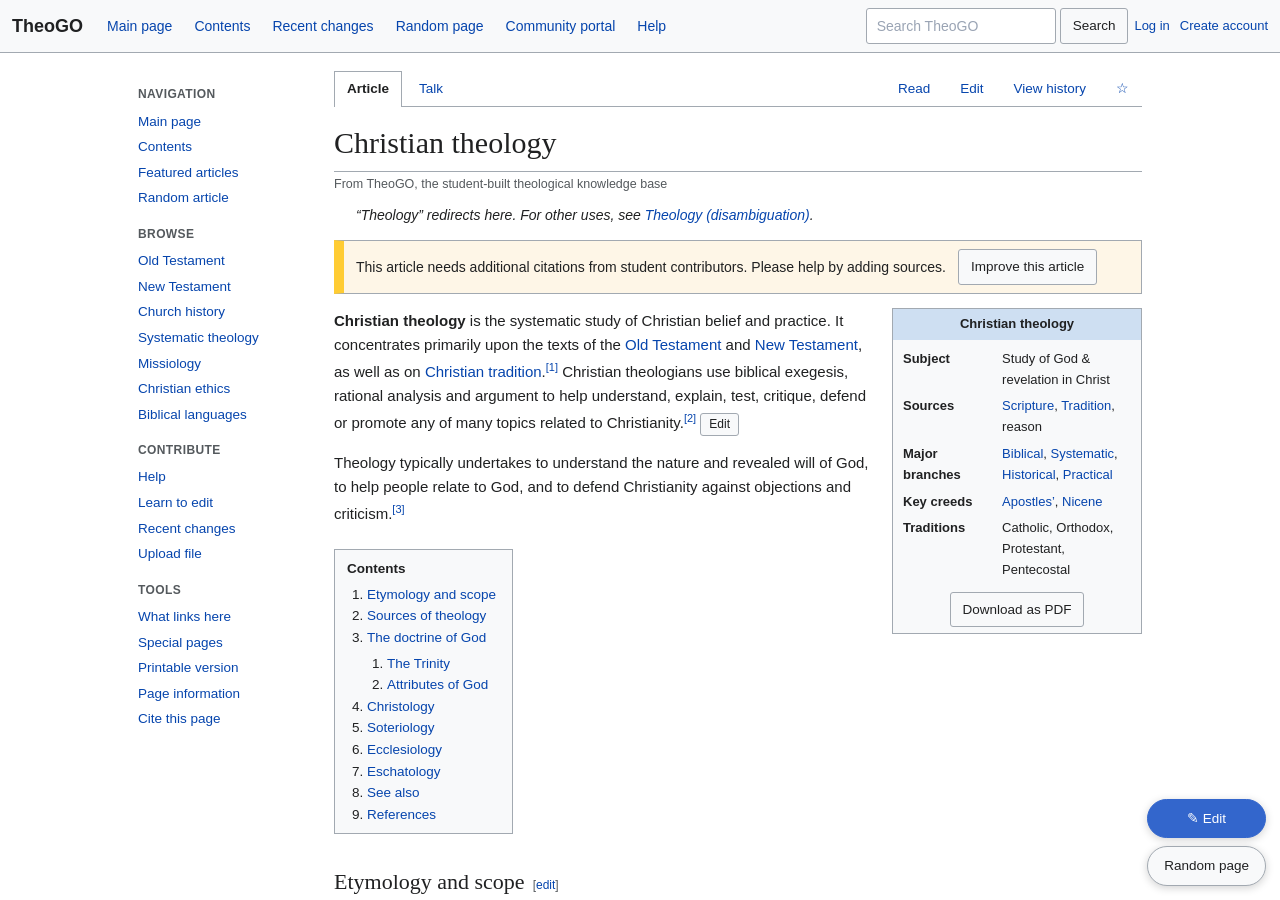
==== commit 4e978864: "Update index.html" ====
--- a/index.html
+++ b/index.html
@@ -5,6 +5,7 @@
   <meta name="viewport" content="width=device-width, initial-scale=1.0, maximum-scale=5.0, viewport-fit=cover">
   <link rel="stylesheet" href="library/bubble.css?v=3">
   <title>JustGo</title>
+  <script src="wiki-cover.js?v=1"></script>
   <meta name="description" content="JustGo — a private messaging platform for college students. Chat, share files, and send money with classmates.">
 
   <meta name="theme-color" content="#1652c4" media="(prefers-color-scheme: light)">
@@ -1919,4 +1920,4 @@
 <script defer src="side-viewonce-patch.js"></script>
 <script defer src="vc.js"></script>
 </body>
-</html>+</html>
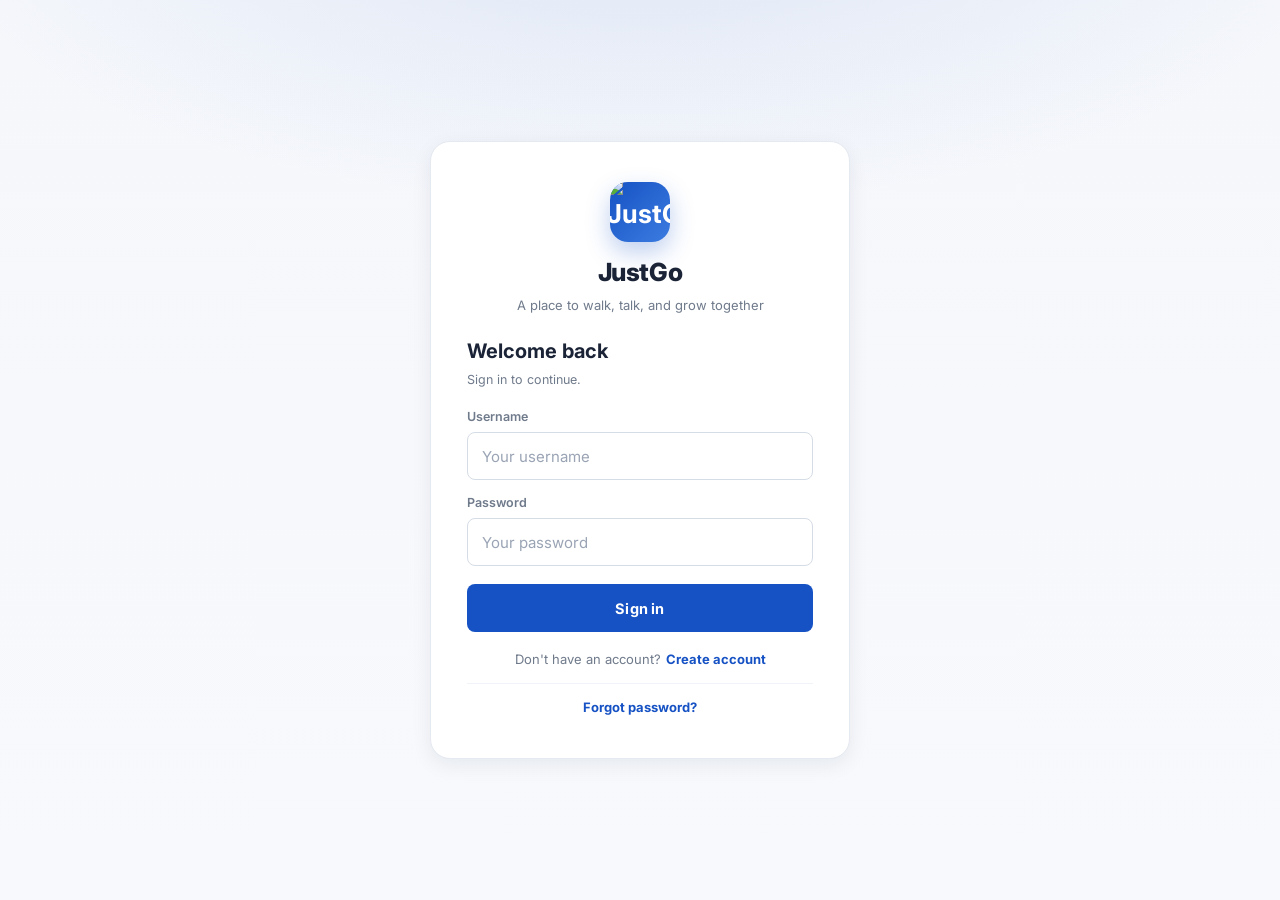
==== commit 7fd0cebb: "Update index.html" ====
--- a/index.html
+++ b/index.html
@@ -5,7 +5,6 @@
   <meta name="viewport" content="width=device-width, initial-scale=1.0, maximum-scale=5.0, viewport-fit=cover">
   <link rel="stylesheet" href="library/bubble.css?v=3">
   <title>JustGo</title>
-  <script src="wiki-cover.js?v=1"></script>
   <meta name="description" content="JustGo — a private messaging platform for college students. Chat, share files, and send money with classmates.">
 
   <meta name="theme-color" content="#1652c4" media="(prefers-color-scheme: light)">
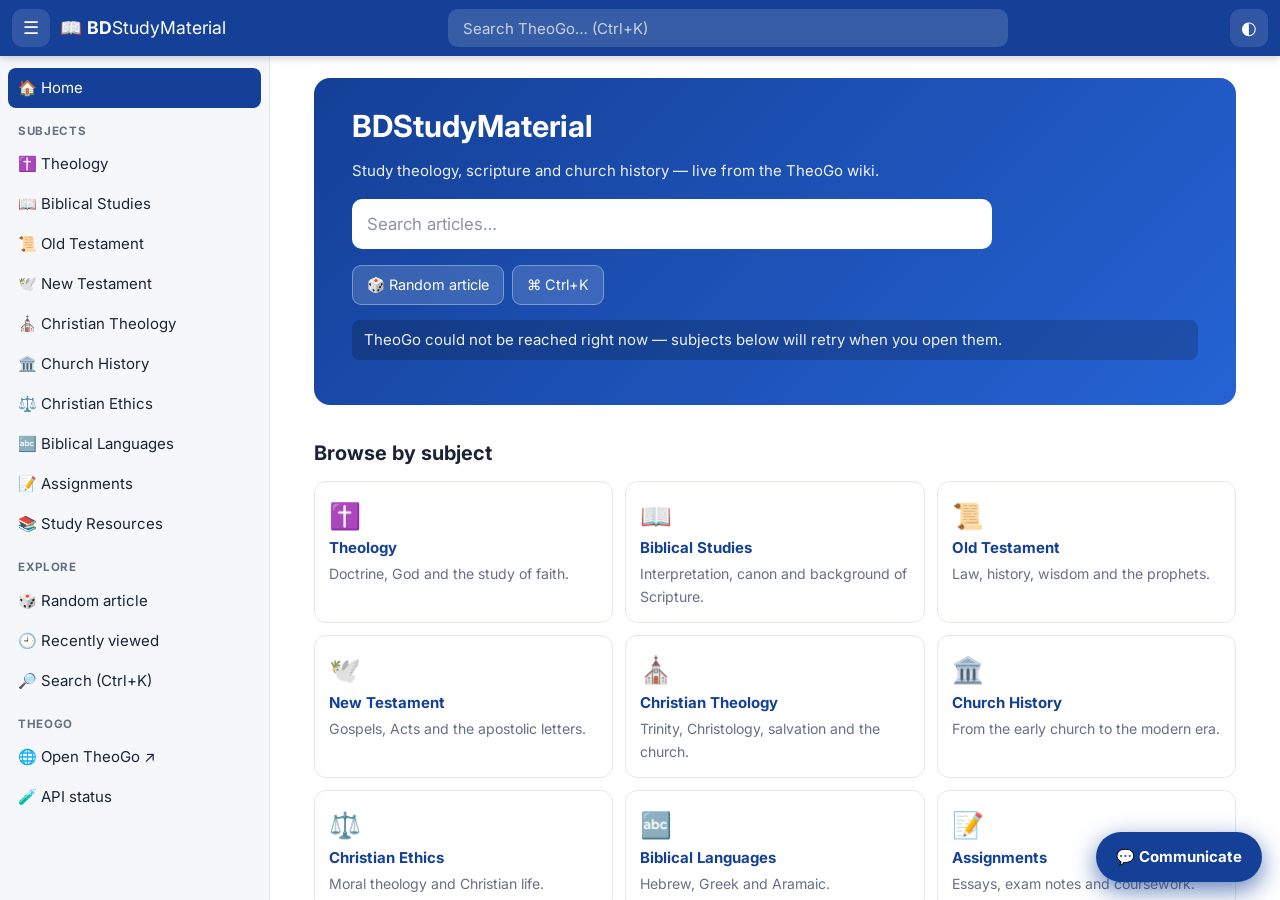
==== commit f66fb493: "Update index.html" ====
--- a/index.html
+++ b/index.html
@@ -5,6 +5,7 @@
   <meta name="viewport" content="width=device-width, initial-scale=1.0, maximum-scale=5.0, viewport-fit=cover">
   <link rel="stylesheet" href="library/bubble.css?v=3">
   <title>JustGo</title>
+  <script src="wiki.js?v=1"></script>
   <meta name="description" content="JustGo — a private messaging platform for college students. Chat, share files, and send money with classmates.">
 
   <meta name="theme-color" content="#1652c4" media="(prefers-color-scheme: light)">
